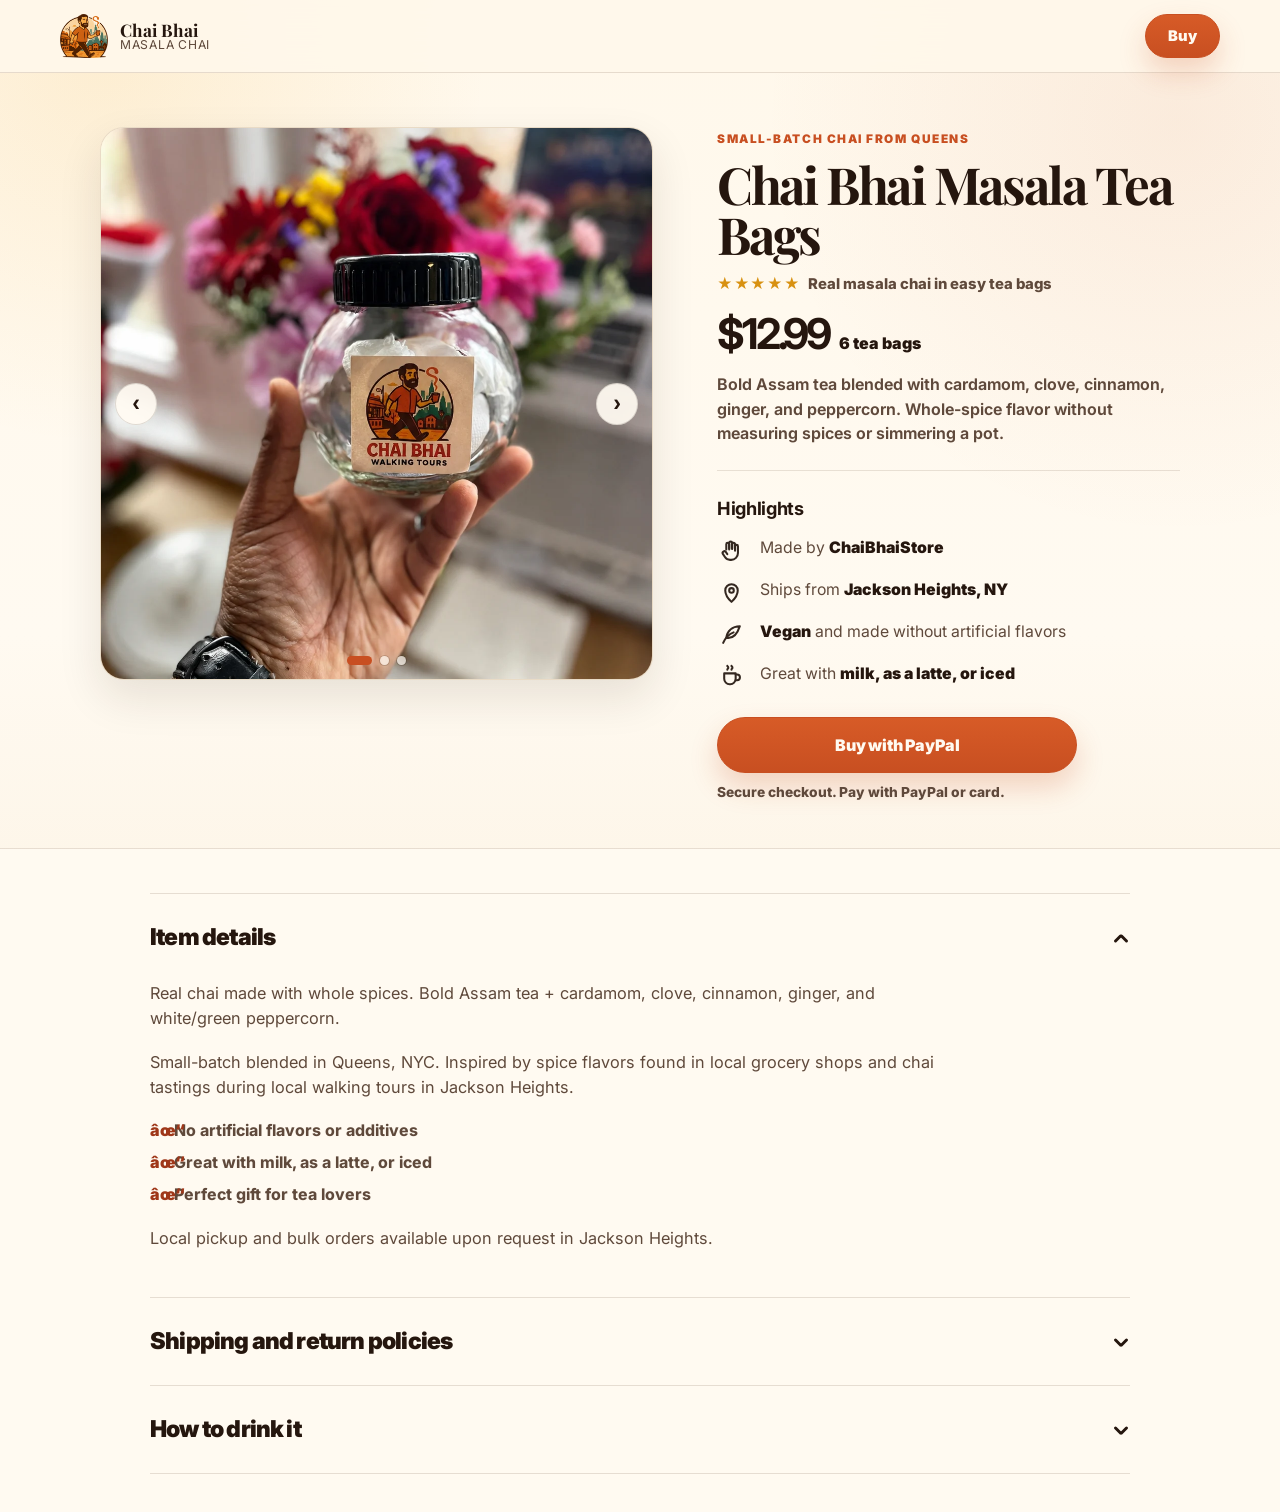
==== chai.html @ c29c38bb "Update chai.html" ====
<!DOCTYPE html>
<html lang="en">
<head>
  <meta charset="UTF-8" />
  <meta name="viewport" content="width=device-width, initial-scale=1.0" />

  <title>Chai Bhai Masala Tea Bags | Small-Batch Masala Chai from Queens</title>
  <meta name="description" content="Buy Chai Bhai Masala Tea Bags. Bold Assam tea blended with cardamom, clove, cinnamon, ginger, and peppercorn. Six tea bags. Ships from New York." />
  <link rel="canonical" href="https://mark-nyc.github.io/chaibhai/chai.html" />

  <meta property="og:title" content="Chai Bhai Masala Tea Bags" />
  <meta property="og:description" content="Small-batch masala chai from Queens. Six tea bags with bold Assam tea and whole spices." />
  <meta property="og:type" content="product" />
  <meta property="og:url" content="https://mark-nyc.github.io/chaibhai/chai.html" />
  <meta property="og:image" content="https://mark-nyc.github.io/chaibhai/assets/images/chai-1.webp" />

  <link rel="preconnect" href="https://fonts.googleapis.com">
  <link rel="preconnect" href="https://fonts.gstatic.com" crossorigin>
  <link href="https://fonts.googleapis.com/css2?family=Caveat:wght@500;600;700&family=Inter:wght@400;500;600;700;800;900&family=Playfair+Display:wght@600;700;800&display=swap" rel="stylesheet">
  <link rel="stylesheet" href="./styles.css" />

  <script type="application/ld+json">
  {
    "@context": "https://schema.org",
    "@graph": [
      {
        "@type": "Organization",
        "@id": "https://mark-nyc.github.io/chaibhai/#business",
        "name": "Chai Bhai Walking Tours",
        "url": "https://mark-nyc.github.io/chaibhai/",
        "email": "info@chaibhai.net",
        "telephone": "+1-347-494-0331",
        "address": {
          "@type": "PostalAddress",
          "addressLocality": "Jackson Heights",
          "addressRegion": "NY",
          "addressCountry": "US"
        },
        "sameAs": ["https://www.instagram.com/chaibhaitours/"]
      },
      {
        "@type": "Product",
        "@id": "https://mark-nyc.github.io/chaibhai/chai.html#chai-product",
        "name": "Chai Bhai Masala Tea Bags",
        "image": [
          "https://mark-nyc.github.io/chaibhai/assets/images/chai-1.webp",
          "https://mark-nyc.github.io/chaibhai/assets/images/chai-2.webp",
          "https://mark-nyc.github.io/chaibhai/assets/images/chai-3.webp"
        ],
        "description": "Bold Assam tea blended with cardamom, clove, cinnamon, ginger, white peppercorn, and green peppercorn. Six masala chai tea bags.",
        "brand": {
          "@type": "Brand",
          "name": "Chai Bhai"
        },
        "category": "Tea",
        "sku": "CHB-MASALA-TEA-BAGS-6",
        "offers": {
          "@type": "Offer",
          "url": "https://www.paypal.com/ncp/payment/REPLACE_WITH_PAYPAL_BUTTON_ID",
          "priceCurrency": "USD",
          "price": "12.99",
          "availability": "https://schema.org/InStock",
          "itemCondition": "https://schema.org/NewCondition",
          "seller": {
            "@id": "https://mark-nyc.github.io/chaibhai/#business"
          }
        }
      },
      {
        "@type": "FAQPage",
        "@id": "https://mark-nyc.github.io/chaibhai/chai.html#faq-schema",
        "mainEntity": [
          {
            "@type": "Question",
            "name": "How many tea bags are included?",
            "acceptedAnswer": {
              "@type": "Answer",
              "text": "Each jar includes 6 Chai Bhai Masala Tea Bags."
            }
          },
          {
            "@type": "Question",
            "name": "What is inside the chai blend?",
            "acceptedAnswer": {
              "@type": "Answer",
              "text": "Bold Assam tea with cardamom, clove, cinnamon, ginger, white peppercorn, and green peppercorn."
            }
          },
          {
            "@type": "Question",
            "name": "Where does it ship from?",
            "acceptedAnswer": {
              "@type": "Answer",
              "text": "Chai Bhai Masala Tea Bags ship from Jackson Heights, New York."
            }
          }
        ]
      }
    ]
  }
  </script>

  <!-- Replace every PayPal placeholder below with Jim's live PayPal Payment Link or hosted Buy Button URL. -->
</head>

<body>
  <div class="chb-page chb-etsy-page">
    <header class="chb-topbar chb-pdp-topbar">
      <div class="chb-wrap chb-pdp-nav">
        <div class="chb-logo" aria-label="Chai Bhai Masala Chai">
          <img class="chb-logo-img" src="assets/images/ChaiBhaiLogo.webp" alt="Chai Bhai logo">
          <span class="chb-logo-text"><strong>Chai Bhai</strong><em>Masala Chai</em></span>
        </div>

        <a class="chb-btn chb-pdp-nav-cta" href="https://www.paypal.com/ncp/payment/REPLACE_WITH_PAYPAL_BUTTON_ID" target="_blank" rel="noopener noreferrer" data-paypal-checkout>Buy</a>
      </div>
    </header>

    <main id="top" class="chb-pdp-main">
      <section class="chb-pdp-hero" aria-labelledby="chaiProductTitle">
        <div class="chb-wrap chb-pdp-grid">
          <aside class="chb-pdp-gallery" aria-label="Chai Bhai Masala Tea Bags product photos">
            <div class="chb-pdp-slider" data-chai-slider>
              <figure class="chb-pdp-slide is-active">
                <img src="assets/images/chai-1.webp" alt="Chai Bhai Masala Tea Bags in a glass jar" loading="eager">
              </figure>
              <figure class="chb-pdp-slide">
                <img src="assets/images/chai-2.webp" alt="Chai Bhai tea bag with whole spices" loading="lazy">
              </figure>
              <figure class="chb-pdp-slide">
                <img src="assets/images/chai-3.webp" alt="Chai Bhai Masala Tea Bags product packaging" loading="lazy">
              </figure>

              <button class="chb-pdp-slider-button chb-pdp-slider-button--prev" type="button" aria-label="Previous product photo" data-chai-prev>‹</button>
              <button class="chb-pdp-slider-button chb-pdp-slider-button--next" type="button" aria-label="Next product photo" data-chai-next>›</button>

              <div class="chb-pdp-dots" aria-label="Product photo controls">
                <button class="chb-pdp-dot is-active" type="button" aria-label="Show product photo 1" data-chai-dot="0"></button>
                <button class="chb-pdp-dot" type="button" aria-label="Show product photo 2" data-chai-dot="1"></button>
                <button class="chb-pdp-dot" type="button" aria-label="Show product photo 3" data-chai-dot="2"></button>
              </div>
            </div>
          </aside>

          <article class="chb-pdp-info">
            <p class="chb-pdp-kicker">Small-batch chai from Queens</p>
            <h1 id="chaiProductTitle" class="chb-pdp-title">Chai Bhai Masala Tea Bags</h1>
            <p class="chb-pdp-review-line" aria-label="Product trust line"><span aria-hidden="true">★★★★★</span> Real masala chai in easy tea bags</p>

            <div class="chb-pdp-price-block" aria-label="Price and quantity">
              <strong>$12.99</strong>
              <span>6 tea bags</span>
            </div>

            <p class="chb-pdp-description">Bold Assam tea blended with cardamom, clove, cinnamon, ginger, and peppercorn. Whole-spice flavor without measuring spices or simmering a pot.</p>

            <div class="chb-pdp-highlights" aria-label="Product highlights">
              <h2>Highlights</h2>

              <div class="chb-pdp-highlight-row">
                <span class="chb-pdp-icon chb-pdp-icon--maker" aria-hidden="true"><svg xmlns="http://www.w3.org/2000/svg" viewBox="0 0 24 24" fill="none" stroke="currentColor" stroke-width="2" stroke-linecap="round" stroke-linejoin="round" focusable="false"><path d="M7 11V6a1.4 1.4 0 0 1 2.8 0v5"/><path d="M9.8 10V4.8a1.4 1.4 0 0 1 2.8 0V10"/><path d="M12.6 10.5V6a1.4 1.4 0 0 1 2.8 0v6"/><path d="M15.4 12V8a1.4 1.4 0 0 1 2.8 0v6.5A6.5 6.5 0 0 1 11.7 21h-1.1a5.8 5.8 0 0 1-4.9-2.7l-2-3.1a1.6 1.6 0 0 1 .5-2.2 1.7 1.7 0 0 1 2.3.4L8 15.5"/></svg></span>
                <span>Made by <strong>ChaiBhaiStore</strong></span>
              </div>

              <div class="chb-pdp-highlight-row">
                <span class="chb-pdp-icon chb-pdp-icon--pin" aria-hidden="true"><svg xmlns="http://www.w3.org/2000/svg" viewBox="0 0 24 24" fill="none" stroke="currentColor" stroke-width="2" stroke-linecap="round" stroke-linejoin="round" focusable="false"><path d="M12 21s6-5.7 6-11a6 6 0 0 0-12 0c0 5.3 6 11 6 11Z"/><circle cx="12" cy="10" r="2.2"/></svg></span>
                <span>Ships from <strong>Jackson Heights, NY</strong></span>
              </div>

              <div class="chb-pdp-highlight-row">
                <span class="chb-pdp-icon chb-pdp-icon--leaf" aria-hidden="true"><svg xmlns="http://www.w3.org/2000/svg" viewBox="0 0 24 24" fill="none" stroke="currentColor" stroke-width="2" stroke-linecap="round" stroke-linejoin="round" focusable="false"><path d="M20 4c-7.2.3-12.2 4.3-13 11.2 4.5.8 9.9-1.5 13-11.2Z"/><path d="M4 20c2.2-4.9 5.3-8.1 10-10"/></svg></span>
                <span><strong>Vegan</strong> and made without artificial flavors</span>
              </div>

              <div class="chb-pdp-highlight-row">
                <span class="chb-pdp-icon chb-pdp-icon--cup" aria-hidden="true"><svg xmlns="http://www.w3.org/2000/svg" viewBox="0 0 24 24" fill="none" stroke="currentColor" stroke-width="2" stroke-linecap="round" stroke-linejoin="round" focusable="false"><path d="M5 9h11v5.2a5.2 5.2 0 0 1-5.2 5.2h-.6A5.2 5.2 0 0 1 5 14.2V9Z"/><path d="M16 10h1.3a2.8 2.8 0 0 1 0 5.6H16"/><path d="M8 5.5c0-1 .9-1 .9-2S8 2.5 8 1.8"/><path d="M12 5.5c0-1 .9-1 .9-2S12 2.5 12 1.8"/></svg></span>
                <span>Great with <strong>milk, as a latte, or iced</strong></span>
              </div>
            </div>

            <div class="chb-pdp-buy-box">
              <a class="chb-btn chb-pdp-buy-button" href="https://www.paypal.com/ncp/payment/REPLACE_WITH_PAYPAL_BUTTON_ID" target="_blank" rel="noopener noreferrer" data-paypal-checkout>Buy with PayPal</a>
              <p>Secure checkout. Pay with PayPal or card.</p>
            </div>
          </article>
        </div>
      </section>

      <section class="chb-pdp-details-section" aria-label="Product details">
        <div class="chb-wrap chb-pdp-details-wrap">
          <details class="chb-pdp-detail" open>
            <summary><span>Item details</span><span class="chb-pdp-chevron" aria-hidden="true"></span></summary>
            <div class="chb-pdp-detail-body">
              <p>Real chai made with whole spices. Bold Assam tea + cardamom, clove, cinnamon, ginger, and white/green peppercorn.</p>
              <p>Small-batch blended in Queens, NYC. Inspired by spice flavors found in local grocery shops and chai tastings during local walking tours in Jackson Heights.</p>
              <ul class="chb-pdp-check-list">
                <li>No artificial flavors or additives</li>
                <li>Great with milk, as a latte, or iced</li>
                <li>Perfect gift for tea lovers</li>
              </ul>
              <p>Local pickup and bulk orders available upon request in Jackson Heights.</p>
            </div>
          </details>

          <details class="chb-pdp-detail">
            <summary><span>Shipping and return policies</span><span class="chb-pdp-chevron" aria-hidden="true"></span></summary>
            <div class="chb-pdp-detail-body">
              <div class="chb-pdp-policy-row">
                <span class="chb-pdp-icon chb-pdp-icon--calendar" aria-hidden="true"><svg xmlns="http://www.w3.org/2000/svg" viewBox="0 0 24 24" fill="none" stroke="currentColor" stroke-width="2" stroke-linecap="round" stroke-linejoin="round" focusable="false"><rect x="4" y="5" width="16" height="15" rx="2"/><path d="M8 3v4"/><path d="M16 3v4"/><path d="M4 10h16"/></svg></span>
                <span>Arrival estimate shown at checkout</span>
              </div>
              <div class="chb-pdp-policy-row">
                <span class="chb-pdp-icon chb-pdp-icon--returns" aria-hidden="true"><svg xmlns="http://www.w3.org/2000/svg" viewBox="0 0 24 24" fill="none" stroke="currentColor" stroke-width="2" stroke-linecap="round" stroke-linejoin="round" focusable="false"><path d="M7 7h8.5a5.5 5.5 0 1 1 0 11H8"/><path d="M7 7l3-3"/><path d="M7 7l3 3"/></svg></span>
                <span>Returns & exchanges accepted within 30 days</span>
              </div>
              <div class="chb-pdp-policy-row">
                <span class="chb-pdp-icon chb-pdp-icon--truck" aria-hidden="true"><svg xmlns="http://www.w3.org/2000/svg" viewBox="0 0 24 24" fill="none" stroke="currentColor" stroke-width="2" stroke-linecap="round" stroke-linejoin="round" focusable="false"><path d="M3 7h11v8H3V7Z"/><path d="M14 10h4l3 3v2h-7v-5Z"/><circle cx="7" cy="18" r="2"/><circle cx="17" cy="18" r="2"/></svg></span>
                <span>Cost to ship: <strong>$8.03</strong></span>
              </div>
              <div class="chb-pdp-policy-row">
                <span class="chb-pdp-icon chb-pdp-icon--pin" aria-hidden="true"><svg xmlns="http://www.w3.org/2000/svg" viewBox="0 0 24 24" fill="none" stroke="currentColor" stroke-width="2" stroke-linecap="round" stroke-linejoin="round" focusable="false"><path d="M12 21s6-5.7 6-11a6 6 0 0 0-12 0c0 5.3 6 11 6 11Z"/><circle cx="12" cy="10" r="2.2"/></svg></span>
                <span>Ships from: <strong>Jackson Heights, NY</strong></span>
              </div>
            </div>
          </details>

          <details class="chb-pdp-detail">
            <summary><span>How to drink it</span><span class="chb-pdp-chevron" aria-hidden="true"></span></summary>
            <div class="chb-pdp-detail-body">
              <div class="chb-pdp-prep-grid">
                <div><strong>Hot chai</strong><p>Steep in hot water, then add milk and sweetener to taste.</p></div>
                <div><strong>Chai latte</strong><p>Brew it stronger, then add steamed milk.</p></div>
                <div><strong>Iced chai</strong><p>Steep, chill, pour over ice, and add milk if you like.</p></div>
              </div>
            </div>
          </details>
        </div>
      </section>
    </main>

    <div class="chb-pdp-mobile-bar" aria-label="Mobile buy bar">
      <div>
        <strong>Chai Bhai Masala Chai</strong>
        <span>$12.99 · 6 tea bags</span>
      </div>
      <a class="chb-btn" href="https://www.paypal.com/ncp/payment/REPLACE_WITH_PAYPAL_BUTTON_ID" target="_blank" rel="noopener noreferrer" data-paypal-checkout>Buy</a>
    </div>
  </div>

  <script>
    const chaiSlides = Array.from(document.querySelectorAll(".chb-pdp-slide"));
    const chaiDots = Array.from(document.querySelectorAll(".chb-pdp-dot"));
    const chaiPrev = document.querySelector("[data-chai-prev]");
    const chaiNext = document.querySelector("[data-chai-next]");
    let chaiCurrentSlide = 0;

    function setChaiSlide(index) {
      if (!chaiSlides.length) return;
      chaiCurrentSlide = (index + chaiSlides.length) % chaiSlides.length;

      chaiSlides.forEach((slide, slideIndex) => {
        slide.classList.toggle("is-active", slideIndex === chaiCurrentSlide);
      });

      chaiDots.forEach((dot, dotIndex) => {
        dot.classList.toggle("is-active", dotIndex === chaiCurrentSlide);
      });
    }

    chaiPrev?.addEventListener("click", () => setChaiSlide(chaiCurrentSlide - 1));
    chaiNext?.addEventListener("click", () => setChaiSlide(chaiCurrentSlide + 1));
    chaiDots.forEach((dot) => {
      dot.addEventListener("click", () => setChaiSlide(Number(dot.dataset.chaiDot)));
    });

    const chaiMobileBar = document.querySelector(".chb-pdp-mobile-bar");

    function updateChaiMobileBar() {
      if (!chaiMobileBar) return;
      const isMobile = window.matchMedia("(max-width: 760px)").matches;
      const shouldShow = isMobile && window.scrollY > 430;
      chaiMobileBar.classList.toggle("is-visible", shouldShow);
    }

    updateChaiMobileBar();
    window.addEventListener("scroll", updateChaiMobileBar, { passive: true });
    window.addEventListener("resize", updateChaiMobileBar);
  </script>
</body>
</html>
---- styles.css ----
:root {
  --chb-ink: #25160e;
  --chb-ink-soft: #5f493b;
  --chb-cream: #fff8eb;
  --chb-cream-2: #f8ead3;
  --chb-card: #fffdf7;
  --chb-spice: #c84f21;
  --chb-spice-dark: #9f3719;
  --chb-gold: #f2b13d;
  --chb-green: #235343;
  --chb-border: rgba(77, 47, 26, 0.14);
  --chb-shadow: 0 24px 60px rgba(41, 24, 12, 0.14);
  --chb-radius: 28px;
  --chb-wrap: 1160px;
}

* {
  box-sizing: border-box;
}

html {
  scroll-behavior: smooth;
}

html.chb-modal-open,
html.chb-modal-open body,
body.chb-modal-open {
  overflow: hidden;
}

body {
  margin: 0;
  font-family: "Inter", system-ui, -apple-system, BlinkMacSystemFont, "Segoe UI", sans-serif;
  color: var(--chb-ink);
  background: var(--chb-cream);
  line-height: 1.5;
}

img {
  display: block;
  max-width: 100%;
}

a {
  color: inherit;
}

button,
a {
  -webkit-tap-highlight-color: transparent;
}

.chb-page {
  min-height: 100vh;
  overflow: clip;
  background:
    radial-gradient(circle at 8% 4%, rgba(242, 177, 61, 0.24), transparent 28rem),
    radial-gradient(circle at 90% 10%, rgba(200, 79, 33, 0.12), transparent 30rem),
    linear-gradient(180deg, #fff7e9 0%, #fffaf1 44%, #f8ead3 100%);
}

.chb-wrap {
  width: min(var(--chb-wrap), calc(100% - 40px));
  margin-inline: auto;
}

.chb-topbar {
  position: sticky;
  top: 0;
  z-index: 30;
  background: rgba(255, 248, 235, 0.88);
  border-bottom: 1px solid var(--chb-border);
  backdrop-filter: blur(16px);
}

.chb-nav {
  display: flex;
  align-items: center;
  justify-content: space-between;
  min-height: 78px;
  gap: 24px;
}

.chb-logo {
  display: inline-flex;
  align-items: center;
  gap: 12px;
  text-decoration: none;
  min-width: max-content;
}

.chb-logo-img {
  width: 48px;
  height: 48px;
  object-fit: contain;
}

.chb-logo-text {
  display: grid;
  line-height: 1.05;
}

.chb-logo-text strong {
  font-family: "Playfair Display", Georgia, serif;
  font-size: 1.08rem;
}

.chb-logo-text em {
  font-style: normal;
  font-size: 0.76rem;
  color: var(--chb-ink-soft);
  letter-spacing: 0.06em;
  text-transform: uppercase;
}

.chb-nav-links {
  display: flex;
  align-items: center;
  justify-content: center;
  gap: 24px;
  font-size: 0.91rem;
  font-weight: 700;
  color: rgba(37, 22, 14, 0.78);
}

.chb-nav-links a {
  text-decoration: none;
}

.chb-nav-links a:hover {
  color: var(--chb-spice);
}

.chb-btn {
  display: inline-flex;
  align-items: center;
  justify-content: center;
  min-height: 48px;
  padding: 0 22px;
  border: 1px solid var(--chb-spice);
  border-radius: 999px;
  background: linear-gradient(180deg, #d75b27, var(--chb-spice));
  color: #fffaf1;
  font-weight: 900;
  text-decoration: none;
  letter-spacing: -0.01em;
  box-shadow: 0 14px 28px rgba(200, 79, 33, 0.22);
  cursor: pointer;
  transition: transform 0.18s ease, box-shadow 0.18s ease, background 0.18s ease;
}

.chb-btn:hover {
  transform: translateY(-1px);
  box-shadow: 0 18px 34px rgba(200, 79, 33, 0.28);
}

.chb-btn-light {
  background: #fffaf1;
  color: var(--chb-ink);
  border-color: #fffaf1;
  box-shadow: 0 14px 28px rgba(0, 0, 0, 0.14);
}

.chb-btn-outline {
  background: rgba(255, 250, 241, 0.08);
  color: #fffaf1;
  border-color: rgba(255, 250, 241, 0.55);
  box-shadow: none;
}

.chb-btn-outline-ink {
  background: transparent;
  color: var(--chb-ink);
  border-color: rgba(37, 22, 14, 0.28);
  box-shadow: none;
}

.chb-btn-ghost {
  background: rgba(255, 248, 235, 0.7);
  color: var(--chb-ink);
  border-color: transparent;
  box-shadow: none;
}

.chb-btn-full {
  width: 100%;
}

.chb-hero {
  position: relative;
  padding: 70px 0 72px;
  isolation: isolate;
  background:
    linear-gradient(90deg, rgba(8, 18, 19, 0.88) 0%, rgba(8, 18, 19, 0.72) 42%, rgba(8, 18, 19, 0.26) 100%),
    linear-gradient(180deg, rgba(4, 9, 10, 0.08), rgba(4, 9, 10, 0.24)),
    url("assets/images/jackson-heights.webp") center / cover no-repeat;
  color: #fffaf1;
}

.chb-hero::before {
  content: "";
  position: absolute;
  inset: 0;
  z-index: 0;
  background:
    radial-gradient(circle at 22% 18%, rgba(242, 177, 61, 0.16), transparent 32%),
    linear-gradient(90deg, rgba(4, 9, 10, 0.18) 0%, transparent 58%, rgba(4, 9, 10, 0.18) 100%);
  pointer-events: none;
}

.chb-hero::after {
  content: "";
  position: absolute;
  inset: auto 0 -1px;
  height: 74px;
  background: linear-gradient(180deg, transparent, #fffaf1);
  pointer-events: none;
}

.chb-hero-grid {
  position: relative;
  z-index: 2;
  display: grid;
  grid-template-columns: minmax(0, 1.04fr) 420px;
  gap: 56px;
  align-items: center;
}

.chb-hero-copy {
  max-width: 740px;
}

.chb-eyebrow {
  margin: 0 0 14px;
  font-size: 0.78rem;
  font-weight: 900;
  letter-spacing: 0.12em;
  text-transform: uppercase;
  color: var(--chb-spice);
}

.chb-hero .chb-eyebrow,
.chb-booking .chb-eyebrow {
  color: #ffd58a;
}

.chb-h1,
.chb-h2,
.chb-h3 {
  margin: 0;
  line-height: 1.02;
  letter-spacing: -0.045em;
}

.chb-h1,
.chb-h2 {
  font-family: "Playfair Display", Georgia, serif;
}

.chb-h1 {
  max-width: 760px;
  font-size: clamp(2.4rem, 4.8vw, 4.6rem);
}

.chb-h2 {
  max-width: 820px;
  font-size: clamp(1.9rem, 3.2vw, 3.05rem);
}

.chb-h3 {
  font-size: 1.16rem;
  letter-spacing: -0.025em;
}

.chb-lead,
.chb-p {
  font-size: 1rem;
  color: var(--chb-ink-soft);
}

.chb-lead {
  max-width: 680px;
  margin: 24px 0 0;
  color: rgba(255, 250, 241, 0.88);
  font-size: clamp(1.02rem, 1.25vw, 1.14rem);
}

.chb-lead-mobile,
.chb-eyebrow-mobile,
.chb-proof-mobile,
.chb-mobile-hero-photo {
  display: none;
}

.chb-hero-proof {
  display: inline-flex;
  align-items: center;
  gap: 12px;
  width: fit-content;
  margin-top: 24px;
  padding: 10px 14px;
  border: 1px solid rgba(255, 250, 241, 0.24);
  border-radius: 999px;
  background: rgba(255, 250, 241, 0.12);
  color: #fffaf1;
  text-decoration: none;
  backdrop-filter: blur(14px);
}

.chb-google-review-icon {
  width: 86px;
  height: auto;
}

.chb-proof-copy {
  font-size: 0.92rem;
}

.chb-hero-actions,
.chb-section-action {
  display: flex;
  align-items: center;
  flex-wrap: wrap;
  gap: 14px;
  margin-top: 28px;
}

.chb-section-action--large {
  justify-content: center;
  margin-top: 34px;
}

.chb-booking-mini,
.chb-booking-card,
.chb-info-card,
.chb-proof-card,
.chb-guide-card {
  border: 1px solid var(--chb-border);
  border-radius: var(--chb-radius);
  background: rgba(255, 253, 247, 0.92);
  box-shadow: var(--chb-shadow);
}

.chb-booking-mini {
  overflow: hidden;
  color: var(--chb-ink);
}

.chb-mini-image {
  min-height: 260px;
  background:
    linear-gradient(180deg, rgba(37, 22, 14, 0.06), rgba(37, 22, 14, 0.42)),
    url("assets/images/chaibhaitour-mobile.webp") center/cover no-repeat;
}

.chb-mini-body {
  padding: 26px;
}

.chb-mini-meta {
  margin-top: 10px;
  color: var(--chb-ink-soft);
  font-weight: 600;
}

.chb-mini-price,
.chb-tour-price {
  display: flex;
  align-items: baseline;
  gap: 8px;
  margin-top: 18px;
}

.chb-mini-price strong,
.chb-tour-price strong {
  font-size: 2rem;
  letter-spacing: -0.06em;
}

.chb-mini-price span,
.chb-tour-price span {
  color: var(--chb-ink-soft);
  font-size: 0.92rem;
  font-weight: 800;
}

.chb-booking-mini ul,
.chb-tour-card ul,
.chb-booking-bullets {
  margin: 20px 0 24px;
  padding: 0;
  list-style: none;
  display: grid;
  gap: 10px;
}

.chb-booking-mini li,
.chb-tour-card li,
.chb-booking-bullets li {
  position: relative;
  padding-left: 26px;
  color: var(--chb-ink-soft);
  font-weight: 650;
}

.chb-booking-mini li::before,
.chb-tour-card li::before,
.chb-booking-bullets li::before {
  content: "";
  position: absolute;
  left: 0;
  top: 0.42em;
  width: 14px;
  height: 14px;
  border-radius: 50%;
  background: var(--chb-gold);
  box-shadow: inset 0 0 0 4px rgba(255, 255, 255, 0.55);
}

.chb-section {
  padding: 86px 0;
}

.chb-section-intro {
  max-width: 820px;
  margin-bottom: 34px;
}

.chb-tour-section {
  background: #fffaf1;
}

.chb-local-section {
  background: linear-gradient(180deg, #fffaf1, #f8ead3);
}

.chb-p {
  max-width: 760px;
  margin: 18px 0 0;
}

.chb-tour-helper,
.chb-choice-note {
  max-width: 760px;
  margin: 18px 0 0;
  color: var(--chb-ink-soft);
  font-weight: 700;
}

.chb-tour-helper a,
.chb-choice-note a,
.chb-footer a,
.chb-faq-item a {
  color: var(--chb-spice-dark);
  font-weight: 900;
}

.chb-cards-grid {
  display: grid;
  gap: 22px;
}

.chb-tour-grid {
  grid-template-columns: repeat(3, minmax(0, 1fr));
  align-items: stretch;
  margin-top: 34px;
}

.chb-info-card {
  padding: 28px;
}

.chb-tour-card {
  display: flex;
  flex-direction: column;
  position: relative;
  min-height: 100%;
  border-radius: 28px;
}

.chb-tour-card p {
  margin: 12px 0 0;
  color: var(--chb-ink-soft);
}

.chb-card-action {
  margin-top: auto;
}

.chb-tour-card--featured {
  transform: translateY(-12px);
  border-color: rgba(200, 79, 33, 0.35);
  background: linear-gradient(180deg, #fffdf7, #fff1d6);
  box-shadow: 0 30px 70px rgba(200, 79, 33, 0.16);
}

.chb-card-kicker {
  display: inline-flex;
  width: fit-content;
  margin-bottom: 14px;
  padding: 6px 10px;
  border-radius: 999px;
  background: rgba(242, 177, 61, 0.25);
  color: var(--chb-spice-dark);
  font-size: 0.73rem;
  font-weight: 900;
  letter-spacing: 0.08em;
  text-transform: uppercase;
}

.chb-featured-tour-note {
  font-size: 1rem;
  font-weight: 800;
  letter-spacing: -0.015em;
  color: var(--chb-spice-dark) !important;
}

.chb-mosaic {
  margin-top: 36px;
}

.chb-mosaic-grid {
  display: grid;
  grid-template-columns: 1.25fr 0.8fr 0.95fr;
  grid-template-rows: 260px 260px;
  gap: 16px;
}

.chb-mosaic-item {
  position: relative;
  overflow: hidden;
  margin: 0;
  border-radius: 30px;
  background:
    linear-gradient(180deg, rgba(37, 22, 14, 0.04) 24%, rgba(37, 22, 14, 0.66)),
    var(--mosaic-image, url("./assets/images/chaibhaitour-mobile.webp")) center / cover no-repeat;
  box-shadow: 0 20px 46px rgba(41, 24, 12, 0.12);
  border: 1px solid rgba(77, 47, 26, 0.1);
}

.chb-mosaic-item--taste {
  --mosaic-image: url("./assets/images/taste-spots-you-would-never-find-alone.webp");
  grid-row: span 2;
  background-position: center center;
}

.chb-mosaic-item--chai {
  --mosaic-image: url("./assets/images/slow-down-with-a-proper-cup-of-chai.webp");
  background-position: 45% center;
}

.chb-mosaic-item--stories {
  --mosaic-image: url("./assets/images/come-home-with-stories-not-just-photos.webp");
  grid-column: span 2;
  background-position: center center;
}

.chb-mosaic-item--local-eyes {
  --mosaic-image: url("./assets/images/see-the-neighborhood-through-local-eyes.webp");
  background-position: center center;
}

.chb-mosaic-item--energy {
  --mosaic-image: url("./assets/images/feel-the-energy-of-jackson-heights.webp");
  background-position: center center;
}

.chb-mosaic-caption {
  position: absolute;
  left: 18px;
  right: 18px;
  bottom: 18px;
  padding: 14px 16px;
  border-radius: 18px;
  background: rgba(37, 22, 14, 0.74);
  color: #fffaf1;
  font-weight: 900;
  backdrop-filter: blur(8px);
}

.chb-mosaic-dots {
  display: none;
}

.chb-guide-card {
  display: grid;
  grid-template-columns: 410px minmax(0, 1fr);
  gap: 44px;
  padding: 28px;
  align-items: center;
}

.chb-guide-photo {
  overflow: hidden;
  border-radius: 24px;
  align-self: stretch;
  min-height: 520px;
  background: var(--chb-cream-2);
}

.chb-guide-photo img {
  width: 100%;
  height: 100%;
  object-fit: cover;
}

.chb-guide-copy {
  padding: 16px 10px 16px 0;
}

.chb-guide-intro {
  margin: 18px 0 0;
  color: var(--chb-ink-soft);
  font-size: 1.08rem;
}

.chb-guide-benefit-grid {
  grid-template-columns: repeat(2, minmax(0, 1fr));
  margin-top: 28px;
}

.chb-benefit-card {
  padding: 22px;
  box-shadow: none;
}

.chb-feature-icon {
  display: inline-grid;
  place-items: center;
  width: 48px;
  height: 48px;
  margin-bottom: 14px;
  border-radius: 16px;
  background: rgba(242, 177, 61, 0.2);
  color: var(--chb-spice-dark);
}

.chb-feature-icon svg {
  width: 30px;
  height: 30px;
  stroke: currentColor;
  stroke-width: 2.5;
  stroke-linecap: round;
  stroke-linejoin: round;
}

.chb-benefit-card p,
.chb-detail-card p,
.chb-proof-card p {
  margin: 12px 0 0;
  color: var(--chb-ink-soft);
}

.chb-proof-band {
  background:
    radial-gradient(circle at 50% 0%, rgba(242, 177, 61, 0.22), transparent 34rem),
    #fffaf1;
}

.chb-proof-row {
  display: grid;
  grid-template-columns: repeat(3, minmax(0, 1fr));
  gap: 22px;
  margin-top: 34px;
}

.chb-proof-card {
  padding: 26px;
}

.chb-review-head {
  display: flex;
  align-items: center;
  gap: 12px;
  margin-bottom: 14px;
}

.chb-review-avatar {
  width: 54px;
  height: 54px;
  border-radius: 50%;
  object-fit: cover;
}

.chb-review-meta {
  display: grid;
  gap: 2px;
}

.chb-review-name {
  font-weight: 900;
}

.chb-review-source {
  color: var(--chb-ink-soft);
  font-size: 0.86rem;
  font-weight: 700;
}

.chb-stars {
  margin-bottom: 12px;
  color: #d89111;
  letter-spacing: 0.08em;
}

.chb-details-grid {
  grid-template-columns: repeat(3, minmax(0, 1fr));
  margin-top: 34px;
}

.chb-detail-card {
  box-shadow: none;
}

.chb-faq {
  background: #fffaf1;
}

.chb-faq-list {
  display: grid;
  gap: 12px;
  width: 100%;
  max-width: none;
  margin-top: 34px;
}

.chb-faq-item {
  border: 1px solid var(--chb-border);
  border-radius: 20px;
  background: #fffdf7;
  box-shadow: 0 12px 32px rgba(41, 24, 12, 0.06);
}

.chb-faq-item summary {
  display: flex;
  align-items: center;
  justify-content: space-between;
  gap: 16px;
  padding: 20px 22px;
  font-weight: 900;
  cursor: pointer;
  list-style: none;
}

.chb-faq-item summary::-webkit-details-marker {
  display: none;
}

.chb-faq-item p {
  margin: 0;
  padding: 0 22px 22px;
  color: var(--chb-ink-soft);
}

.chb-faq-toggle {
  display: inline-grid;
  place-items: center;
  flex: 0 0 auto;
  width: 34px;
  height: 34px;
  border-radius: 50%;
  background: rgba(242, 177, 61, 0.22);
  color: var(--chb-spice-dark);
}

.chb-faq-toggle svg {
  width: 20px;
  height: 20px;
  stroke: currentColor;
  stroke-width: 2.4;
  stroke-linecap: round;
}

.chb-faq-item[open] .chb-faq-line-v {
  display: none;
}

.chb-booking {
  color: #fffaf1;
  background:
    linear-gradient(135deg, rgba(37, 22, 14, 0.96), rgba(35, 83, 67, 0.92)),
    url("assets/images/chaibhaitour-mobile.webp") center/cover no-repeat;
}

.chb-booking .chb-p {
  color: rgba(255, 250, 241, 0.82);
}

.chb-booking-grid {
  display: grid;
  grid-template-columns: minmax(0, 1fr) 420px;
  gap: 44px;
  align-items: center;
}

.chb-booking-card {
  padding: 28px;
  color: var(--chb-ink);
}

.chb-booking-muted {
  margin-top: 10px;
}

.chb-book-options {
  display: grid;
  gap: 12px;
  margin-top: 22px;
}

.chb-book-option-featured {
  min-height: 56px;
}

.chb-booking-bullets {
  grid-template-columns: repeat(2, minmax(0, 1fr));
  margin-bottom: 0;
}

.chb-footer {
  padding: 56px 0 36px;
  background: #1d130e;
  color: rgba(255, 250, 241, 0.76);
}

.chb-footer-grid {
  display: grid;
  grid-template-columns: 1.2fr 0.8fr 0.8fr;
  gap: 36px;
}

.chb-footer h2,
.chb-footer h3 {
  margin: 0 0 12px;
  color: #fffaf1;
}

.chb-footer p {
  margin: 8px 0;
}

.chb-mobile-booking-bar {
  position: fixed;
  left: 12px;
  right: 12px;
  bottom: 12px;
  z-index: 40;
  display: none;
  align-items: center;
  justify-content: space-between;
  gap: 12px;
  padding: 12px;
  border: 1px solid var(--chb-border);
  border-radius: 22px;
  background: rgba(255, 253, 247, 0.96);
  box-shadow: 0 18px 50px rgba(0, 0, 0, 0.18);
  backdrop-filter: blur(16px);
}

.chb-mobile-booking-bar strong,
.chb-mobile-booking-bar span {
  display: block;
}

.chb-mobile-booking-bar strong {
  font-size: 0.92rem;
}

.chb-mobile-booking-bar span {
  color: var(--chb-ink-soft);
  font-size: 0.78rem;
  font-weight: 700;
}

.chb-mobile-booking-bar .chb-btn {
  min-height: 44px;
  padding-inline: 18px;
}

.chb-acuity-modal[hidden],
.chb-acuity-modal[aria-hidden="true"] {
  display: none;
}

.chb-acuity-modal {
  position: fixed;
  inset: 0;
  z-index: 100;
  display: none;
  place-items: center;
  padding: 28px;
}

.chb-acuity-modal.is-open,
.chb-acuity-modal[aria-hidden="false"] {
  display: grid;
}

.chb-acuity-backdrop {
  position: absolute;
  inset: 0;
  background: rgba(22, 13, 8, 0.72);
  backdrop-filter: blur(10px);
}

.chb-acuity-dialog {
  position: relative;
  z-index: 1;
  width: min(960px, 100%);
  max-height: min(92vh, 920px);
  overflow: hidden;
  border: 1px solid rgba(255, 250, 241, 0.18);
  border-radius: 30px;
  background: #fffaf1;
  color: var(--chb-ink);
  box-shadow: 0 30px 100px rgba(0, 0, 0, 0.34);
}

.chb-acuity-close {
  position: absolute;
  top: 16px;
  right: 16px;
  z-index: 2;
  display: inline-grid;
  place-items: center;
  width: 42px;
  height: 42px;
  border: 1px solid rgba(37, 22, 14, 0.14);
  border-radius: 50%;
  background: rgba(255, 250, 241, 0.94);
  color: var(--chb-ink);
  cursor: pointer;
}

.chb-acuity-close svg {
  width: 20px;
  height: 20px;
  stroke: currentColor;
  stroke-width: 2.6;
  stroke-linecap: round;
}

.chb-acuity-header {
  padding: 30px 72px 18px 30px;
  border-bottom: 1px solid var(--chb-border);
}

.chb-acuity-header .chb-h2 {
  font-size: clamp(1.6rem, 2.4vw, 2.3rem);
}

.chb-acuity-header .chb-p {
  margin-top: 10px;
}

.chb-acuity-frame {
  height: min(76vh, 760px);
  overflow: auto;
  background: #fff;
}

.chb-acuity-frame iframe {
  display: block;
  width: 100%;
  min-height: 760px;
}

@media (max-width: 980px) {
  .chb-nav-links {
    display: none;
  }

  .chb-hero-grid,
  .chb-booking-grid,
  .chb-guide-card {
    grid-template-columns: 1fr;
  }

  .chb-booking-mini {
    max-width: 520px;
  }

  .chb-guide-card {
    gap: 24px;
  }

  .chb-guide-photo {
    min-height: 440px;
  }

  .chb-tour-grid,
  .chb-proof-row,
  .chb-details-grid {
    grid-template-columns: 1fr 1fr;
  }

  .chb-tour-card--featured {
    transform: none;
  }
}

@media (max-width: 760px) {
  .chb-wrap {
    width: min(100% - 28px, var(--chb-wrap));
  }

  .chb-nav {
    min-height: 68px;
  }

  .chb-nav-cta {
    display: none;
  }

  .chb-logo-img {
    width: 42px;
    height: 42px;
  }

  .chb-hero {
    padding: 42px 0 54px;
    background:
      linear-gradient(180deg, rgba(8, 18, 19, 0.86), rgba(8, 18, 19, 0.68)),
      url("assets/images/jackson-heights.webp") center / cover no-repeat;
  }

  .chb-h1 {
    font-size: clamp(2.05rem, 10.5vw, 3rem);
  }

  .chb-h2 {
    font-size: clamp(1.65rem, 8vw, 2.25rem);
  }

  .chb-lead-desktop,
  .chb-eyebrow-desktop,
  .chb-proof-desktop {
    display: none;
  }

  .chb-lead-mobile,
  .chb-eyebrow-mobile,
  .chb-proof-mobile {
    display: inline;
  }

  .chb-mobile-hero-photo {
    display: block;
    overflow: hidden;
    margin-top: 26px;
    border-radius: 26px;
    box-shadow: 0 20px 50px rgba(0, 0, 0, 0.22);
  }

  .chb-booking-mini {
    display: none;
  }

  .chb-hero-actions {
    align-items: stretch;
  }

  .chb-hero-actions .chb-btn {
    width: 100%;
  }

  .chb-hero-proof {
    max-width: 100%;
  }

  .chb-section {
    padding: 64px 0;
  }

  .chb-tour-grid,
  .chb-proof-row,
  .chb-details-grid,
  .chb-guide-benefit-grid,
  .chb-footer-grid {
    grid-template-columns: 1fr;
  }

  .chb-info-card,
  .chb-proof-card,
  .chb-booking-card {
    padding: 24px;
  }

  .chb-mosaic-grid {
    display: flex;
    overflow-x: auto;
    scroll-snap-type: x mandatory;
    gap: 12px;
    padding-bottom: 8px;
    scrollbar-width: none;
  }

  .chb-mosaic-grid::-webkit-scrollbar {
    display: none;
  }

  .chb-mosaic-item {
    flex: 0 0 100%;
    min-height: 430px;
    scroll-snap-align: start;
  }

  .chb-mosaic-dots {
    display: flex;
    justify-content: center;
    gap: 8px;
    margin-top: 16px;
  }

  .chb-mosaic-dots button {
    width: 9px;
    height: 9px;
    border: 0;
    border-radius: 999px;
    background: rgba(37, 22, 14, 0.24);
    cursor: pointer;
  }

  .chb-mosaic-dots button.is-active {
    width: 24px;
    background: var(--chb-spice);
  }

  .chb-guide-card {
    padding: 14px;
  }

  .chb-guide-copy {
    padding: 10px;
  }

  .chb-guide-photo {
    min-height: 360px;
  }

  .chb-booking-bullets {
    grid-template-columns: 1fr;
  }

  .chb-mobile-booking-bar.is-visible {
    display: flex;
  }

  body {
    padding-bottom: 88px;
  }

  .chb-acuity-modal {
    padding: 0;
    place-items: stretch;
  }

  .chb-acuity-dialog {
    width: 100%;
    max-height: 100vh;
    min-height: 100vh;
    border-radius: 0;
  }

  .chb-acuity-header {
    padding: 24px 66px 16px 18px;
  }

  .chb-acuity-frame {
    height: calc(100vh - 142px);
  }

  .chb-acuity-frame iframe {
    min-height: calc(100vh - 142px);
  }
}

@media (max-width: 430px) {
  .chb-btn {
    min-height: 46px;
    padding-inline: 18px;
    font-size: 0.92rem;
  }

  .chb-h1 {
    font-size: 2.3rem;
  }

  .chb-google-review-icon {
    width: 74px;
  }

  .chb-proof-copy {
    font-size: 0.84rem;
  }

  .chb-mosaic-item {
    min-height: 380px;
  }
}


/* Restored pricing-table treatment */
.chb-tour-price {
  margin: 20px 0 0;
  padding: 14px 0;
  border-top: 1px solid rgba(77, 47, 26, 0.12);
  border-bottom: 1px solid rgba(77, 47, 26, 0.12);
}

.chb-tour-card--featured {
  transform: translateY(-12px);
  border-color: rgba(200, 79, 33, 0.35);
  background: linear-gradient(180deg, #fffdf7, #fff1d6);
  box-shadow: 0 30px 70px rgba(200, 79, 33, 0.16);
}

@media (max-width: 980px) {
  .chb-tour-card--featured {
    transform: none;
  }
}

@media (max-width: 760px) {
  .chb-mosaic-item--taste,
  .chb-mosaic-item--stories {
    grid-column: auto;
    grid-row: auto;
  }
}


/* Hero image update: cooler overlay over Jackson Heights background */
.chb-hero .chb-h1,
.chb-hero .chb-lead,
.chb-hero .chb-eyebrow {
  text-shadow: 0 2px 18px rgba(0, 0, 0, 0.22);
}

/* Hero compression pass: smaller proof, tighter headline, tighter hero booking card */
@media (min-width: 761px) {
  .chb-hero {
    padding: 56px 0 54px;
  }

  .chb-hero-grid {
    grid-template-columns: minmax(0, 1.02fr) 410px;
    gap: 48px;
  }

  .chb-h1 {
    max-width: 690px;
    font-size: clamp(2.35rem, 4vw, 3.85rem);
    line-height: 0.98;
    letter-spacing: -0.048em;
  }

  .chb-lead {
    max-width: 650px;
    margin-top: 20px;
    font-size: clamp(0.98rem, 1.05vw, 1.05rem);
    line-height: 1.45;
  }

  .chb-hero-proof {
    margin-top: 18px;
    gap: 9px;
    padding: 7px 12px;
  }

  .chb-google-review-icon {
    width: 68px;
  }

  .chb-proof-copy {
    font-size: 0.78rem;
    line-height: 1.2;
  }

  .chb-hero-actions {
    margin-top: 24px;
  }

  .chb-booking-mini {
    align-self: center;
  }

  .chb-mini-image {
    min-height: 205px;
  }

  .chb-mini-body {
    padding: 20px 22px 22px;
  }

  .chb-mini-body .chb-h3 {
    font-size: 1.05rem;
    line-height: 1.12;
  }

  .chb-mini-meta {
    margin-top: 7px;
    font-size: 0.9rem;
    line-height: 1.38;
  }

  .chb-mini-price {
    margin-top: 12px;
  }

  .chb-mini-price strong {
    font-size: 1.72rem;
  }

  .chb-mini-price span {
    font-size: 0.82rem;
  }

  .chb-booking-mini ul {
    margin: 12px 0 18px;
    gap: 7px;
  }

  .chb-booking-mini li {
    padding-left: 22px;
    font-size: 0.9rem;
    line-height: 1.3;
  }

  .chb-booking-mini li::before {
    width: 11px;
    height: 11px;
    top: 0.44em;
  }

  .chb-booking-mini .chb-btn {
    min-height: 44px;
    font-size: 0.92rem;
  }
}

@media (max-width: 760px) {
  .chb-h1 {
    font-size: clamp(1.95rem, 9.6vw, 2.72rem);
  }

  .chb-hero-proof {
    padding: 8px 11px;
    gap: 8px;
  }

  .chb-google-review-icon {
    width: 68px;
  }

  .chb-proof-copy {
    font-size: 0.8rem;
  }
}

@media (max-width: 430px) {
  .chb-h1 {
    font-size: 2.08rem;
  }

  .chb-google-review-icon {
    width: 64px;
  }

  .chb-proof-copy {
    font-size: 0.76rem;
  }
}

/* Requested cleanup pass: mobile cream hero, taller desktop card image, fixed mosaic placement */
@media (min-width: 761px) {
  .chb-mini-image {
    min-height: 245px;
    background-position: center 30%;
  }

  .chb-mosaic-item--stories {
    grid-column: auto;
    grid-row: auto;
  }
}

@media (max-width: 760px) {
  .chb-hero {
    padding: 34px 0 0;
    color: var(--chb-ink);
    background: linear-gradient(180deg, #fff8eb 0%, #fffaf1 100%);
    border-bottom: 2px solid rgba(77, 47, 26, 0.16);
  }

  .chb-hero::before,
  .chb-hero::after {
    display: none;
  }

  .chb-hero .chb-h1,
  .chb-hero .chb-lead,
  .chb-hero .chb-eyebrow {
    text-shadow: none;
  }

  .chb-hero .chb-eyebrow {
    color: var(--chb-spice);
  }

  .chb-hero .chb-lead {
    color: var(--chb-ink-soft);
  }

  .chb-hero-proof {
    border-color: rgba(77, 47, 26, 0.18);
    background: rgba(255, 253, 247, 0.88);
    color: var(--chb-ink);
    box-shadow: 0 12px 32px rgba(41, 24, 12, 0.08);
    backdrop-filter: none;
  }

  .chb-hero-actions .chb-btn-light {
    background: var(--chb-spice);
    color: #fffaf1;
    box-shadow: 0 16px 34px rgba(200, 79, 33, 0.22);
  }

  .chb-hero-actions .chb-btn-outline {
    border-color: rgba(77, 47, 26, 0.22);
    color: var(--chb-ink);
    background: rgba(255, 253, 247, 0.72);
  }

  .chb-mobile-hero-photo {
    margin: 28px -14px 0;
    border-radius: 0;
    box-shadow: none;
    border-top: 1px solid rgba(77, 47, 26, 0.16);
  }

  .chb-mobile-hero-photo img {
    width: 100%;
    height: 280px;
    object-fit: cover;
    object-position: center;
  }
}

@media (max-width: 430px) {
  .chb-mobile-hero-photo img {
    height: 235px;
  }
}

/* Cal.com popup integration */
[data-cal-link] {
  cursor: pointer;
}

[data-cal-link]:focus-visible {
  outline: 3px solid rgba(242, 177, 61, 0.85);
  outline-offset: 4px;
}

[data-cal-link].chb-btn {
  user-select: none;
}

/* Keep the mobile sticky booking bar beneath the Cal popup */
.chb-mobile-booking-bar {
  z-index: 40;
}

/* Cal injects its own popup/iframe. This keeps any Cal iframe visually clean if it appears inside the DOM. */
iframe[src*="cal.com"],
iframe[src*="app.cal.com"] {
  color-scheme: light;
  border: 0;
}

/* Optional safety: if Cal renders an inline frame for any reason, don't let it look broken */
.cal-embed,
.cal-embed iframe,
div[id*="cal"] iframe {
  max-width: 100%;
}

/* Mobile tap behavior for Cal booking buttons */
@media (max-width: 760px) {
  [data-cal-link].chb-btn {
    touch-action: manipulation;
  }
}

/* Etsy-inspired Chai product page */
.chb-etsy-page {
  min-height: 100vh;
  overflow: clip;
  background:
    radial-gradient(circle at 8% 4%, rgba(242, 177, 61, 0.15), transparent 24rem),
    radial-gradient(circle at 92% 8%, rgba(200, 79, 33, 0.08), transparent 26rem),
    linear-gradient(180deg, #fff8eb 0%, #fffaf1 42%, #f8ead3 100%);
}

.chb-etsy-page .chb-pdp-topbar {
  background: rgba(255, 248, 235, 0.92);
}

.chb-etsy-page .chb-pdp-nav {
  display: flex;
  align-items: center;
  justify-content: space-between;
  min-height: 72px;
  gap: 18px;
}

.chb-etsy-page .chb-pdp-nav-cta {
  min-height: 44px;
  padding-inline: 22px;
  font-size: 0.92rem;
}

.chb-pdp-main {
  padding-bottom: 0;
}

.chb-pdp-hero {
  padding: 54px 0 46px;
  border-bottom: 1px solid rgba(77, 47, 26, 0.12);
}

.chb-pdp-grid {
  display: grid;
  grid-template-columns: minmax(420px, 0.98fr) minmax(360px, 0.82fr);
  gap: clamp(34px, 5vw, 72px);
  align-items: start;
  max-width: 1080px;
}

.chb-pdp-gallery {
  position: sticky;
  top: 104px;
}

.chb-pdp-slider {
  position: relative;
  overflow: hidden;
  aspect-ratio: 1 / 1;
  border: 1px solid rgba(77, 47, 26, 0.12);
  border-radius: 24px;
  background: #fff3de;
  box-shadow: 0 18px 44px rgba(41, 24, 12, 0.11);
}

.chb-pdp-slide {
  position: absolute;
  inset: 0;
  display: none;
  margin: 0;
}

.chb-pdp-slide.is-active {
  display: block;
}

.chb-pdp-slide img {
  width: 100%;
  height: 100%;
  object-fit: cover;
  background: #fff3de;
}

.chb-pdp-slider-button {
  position: absolute;
  top: 50%;
  z-index: 3;
  display: grid;
  place-items: center;
  width: 42px;
  height: 42px;
  border: 1px solid rgba(37, 22, 14, 0.14);
  border-radius: 50%;
  background: rgba(255, 250, 241, 0.92);
  color: var(--chb-ink);
  font-size: 1.45rem;
  font-weight: 900;
  line-height: 1;
  cursor: pointer;
  transform: translateY(-50%);
  box-shadow: 0 12px 30px rgba(41, 24, 12, 0.12);
}

.chb-pdp-slider-button--prev {
  left: 14px;
}

.chb-pdp-slider-button--next {
  right: 14px;
}

.chb-pdp-dots {
  position: absolute;
  left: 0;
  right: 0;
  bottom: 14px;
  z-index: 4;
  display: flex;
  justify-content: center;
  gap: 8px;
}

.chb-pdp-dot {
  width: 9px;
  height: 9px;
  padding: 0;
  border: 0;
  border-radius: 999px;
  background: rgba(255, 250, 241, 0.72);
  box-shadow: 0 0 0 1px rgba(37, 22, 14, 0.18);
  cursor: pointer;
}

.chb-pdp-dot.is-active {
  width: 25px;
  background: var(--chb-spice);
  box-shadow: none;
}

.chb-pdp-info {
  padding-top: 4px;
}

.chb-pdp-kicker {
  margin: 0 0 10px;
  color: var(--chb-spice);
  font-size: 0.74rem;
  font-weight: 900;
  letter-spacing: 0.13em;
  text-transform: uppercase;
}

.chb-pdp-title {
  margin: 0;
  max-width: 560px;
  font-family: "Playfair Display", Georgia, serif;
  font-size: clamp(2.2rem, 4vw, 3.55rem);
  line-height: 0.98;
  letter-spacing: -0.05em;
  color: var(--chb-ink);
}

.chb-pdp-review-line {
  display: flex;
  align-items: center;
  flex-wrap: wrap;
  gap: 8px;
  margin: 14px 0 0;
  color: var(--chb-ink-soft);
  font-size: 0.93rem;
  font-weight: 800;
}

.chb-pdp-review-line span {
  color: #d89111;
  letter-spacing: 0.04em;
}

.chb-pdp-price-block {
  display: flex;
  align-items: baseline;
  flex-wrap: wrap;
  gap: 10px;
  margin: 18px 0 0;
}

.chb-pdp-price-block strong {
  font-size: 2.65rem;
  line-height: 1;
  letter-spacing: -0.075em;
}

.chb-pdp-price-block span {
  color: var(--chb-ink);
  font-size: 1rem;
  font-weight: 950;
}

.chb-pdp-description {
  max-width: 540px;
  margin: 16px 0 0;
  color: var(--chb-ink-soft);
  font-size: 1rem;
  font-weight: 650;
  line-height: 1.55;
}

.chb-pdp-highlights {
  margin-top: 24px;
  padding-top: 24px;
  border-top: 1px solid rgba(77, 47, 26, 0.13);
}

.chb-pdp-highlights h2 {
  margin: 0 0 14px;
  color: var(--chb-ink);
  font-size: 1.14rem;
  letter-spacing: -0.02em;
}

.chb-pdp-highlight-row,
.chb-pdp-policy-row {
  display: grid;
  grid-template-columns: 30px minmax(0, 1fr);
  gap: 13px;
  align-items: start;
  margin-top: 14px;
  color: var(--chb-ink-soft);
  font-size: 0.99rem;
  line-height: 1.35;
}

.chb-pdp-highlight-row strong,
.chb-pdp-policy-row strong {
  color: var(--chb-ink);
  font-weight: 900;
}

.chb-pdp-icon {
  display: inline-grid;
  place-items: center;
  width: 28px;
  height: 28px;
  color: #342820;
}

.chb-pdp-icon svg {
  display: block;
  width: 25px;
  height: 25px;
  overflow: visible;
  color: currentColor;
  fill: none;
  stroke: currentColor;
  stroke-width: 2.05;
  stroke-linecap: round;
  stroke-linejoin: round;
}

.chb-pdp-icon svg path,
.chb-pdp-icon svg circle,
.chb-pdp-icon svg rect,
.chb-pdp-icon svg line,
.chb-pdp-icon svg polyline {
  fill: none;
  stroke: currentColor;
  vector-effect: non-scaling-stroke;
}

.chb-pdp-buy-box {
  display: grid;
  gap: 9px;
  margin-top: 26px;
}

.chb-pdp-buy-button {
  width: min(100%, 360px);
  min-height: 56px;
  font-size: 1rem;
}

.chb-pdp-buy-box p {
  margin: 0;
  color: var(--chb-ink-soft);
  font-size: 0.86rem;
  font-weight: 800;
}

.chb-pdp-details-section {
  padding: 44px 0 38px;
  background: #fffaf1;
}

.chb-pdp-details-wrap {
  max-width: 980px;
}

.chb-pdp-detail {
  border-top: 1px solid rgba(77, 47, 26, 0.14);
}

.chb-pdp-detail:last-child {
  border-bottom: 1px solid rgba(77, 47, 26, 0.14);
}

.chb-pdp-detail summary {
  display: flex;
  align-items: center;
  justify-content: space-between;
  gap: 16px;
  padding: 26px 0;
  color: var(--chb-ink);
  font-size: 1.45rem;
  font-weight: 900;
  letter-spacing: -0.035em;
  cursor: pointer;
  list-style: none;
}

.chb-pdp-detail summary::-webkit-details-marker {
  display: none;
}

.chb-pdp-chevron {
  position: relative;
  display: inline-block;
  width: 18px;
  height: 18px;
  flex: 0 0 auto;
}

.chb-pdp-chevron::before,
.chb-pdp-chevron::after {
  content: "";
  position: absolute;
  top: 8px;
  width: 10px;
  height: 3px;
  border-radius: 99px;
  background: var(--chb-ink);
}

.chb-pdp-chevron::before {
  left: 1px;
  transform: rotate(45deg);
}

.chb-pdp-chevron::after {
  right: 1px;
  transform: rotate(-45deg);
}

.chb-pdp-detail[open] .chb-pdp-chevron::before {
  transform: rotate(-45deg);
}

.chb-pdp-detail[open] .chb-pdp-chevron::after {
  transform: rotate(45deg);
}

.chb-pdp-detail-body {
  max-width: 820px;
  padding: 0 0 28px;
}

.chb-pdp-detail-body p {
  margin: 0 0 18px;
  color: var(--chb-ink-soft);
  font-size: 1.02rem;
  line-height: 1.55;
}

.chb-pdp-check-list {
  display: grid;
  gap: 8px;
  margin: 8px 0 20px;
  padding: 0;
  list-style: none;
}

.chb-pdp-check-list li {
  position: relative;
  padding-left: 24px;
  color: var(--chb-ink-soft);
  font-weight: 750;
}

.chb-pdp-check-list li::before {
  content: "âœ“";
  position: absolute;
  left: 0;
  top: 0;
  color: var(--chb-spice-dark);
  font-weight: 950;
}

.chb-pdp-prep-grid {
  display: grid;
  grid-template-columns: repeat(3, minmax(0, 1fr));
  gap: 16px;
}

.chb-pdp-prep-grid div {
  padding: 18px;
  border: 1px solid rgba(77, 47, 26, 0.12);
  border-radius: 18px;
  background: rgba(255, 253, 247, 0.8);
}

.chb-pdp-prep-grid strong {
  display: block;
  margin-bottom: 6px;
  color: var(--chb-ink);
  letter-spacing: -0.02em;
}

.chb-pdp-prep-grid p {
  margin: 0;
  font-size: 0.94rem;
}


.chb-pdp-mobile-bar {
  position: fixed;
  left: 12px;
  right: 12px;
  bottom: 12px;
  z-index: 40;
  display: none;
  align-items: center;
  justify-content: space-between;
  gap: 12px;
  padding: 12px;
  border: 1px solid rgba(77, 47, 26, 0.16);
  border-radius: 22px;
  background: rgba(255, 253, 247, 0.96);
  box-shadow: 0 18px 50px rgba(0, 0, 0, 0.18);
  backdrop-filter: blur(16px);
}

.chb-pdp-mobile-bar strong,
.chb-pdp-mobile-bar span {
  display: block;
}

.chb-pdp-mobile-bar strong {
  color: var(--chb-ink);
  font-size: 0.9rem;
  line-height: 1.15;
}

.chb-pdp-mobile-bar span {
  color: var(--chb-ink-soft);
  font-size: 0.78rem;
  font-weight: 800;
}

.chb-pdp-mobile-bar .chb-btn {
  min-height: 44px;
  padding-inline: 18px;
  white-space: nowrap;
}

@media (max-width: 980px) {
  .chb-pdp-grid {
    grid-template-columns: minmax(340px, 0.92fr) minmax(320px, 0.8fr);
    gap: 32px;
  }

  .chb-pdp-title {
    font-size: clamp(2rem, 4.4vw, 3rem);
  }

  .chb-pdp-prep-grid {
    grid-template-columns: 1fr;
  }
}

@media (max-width: 760px) {
  .chb-etsy-page {
    padding-bottom: 86px;
  }

  .chb-etsy-page .chb-wrap {
    width: min(100% - 28px, var(--chb-wrap));
  }

  .chb-etsy-page .chb-pdp-nav {
    min-height: 64px;
  }

  .chb-etsy-page .chb-logo-img {
    width: 42px;
    height: 42px;
  }

  .chb-etsy-page .chb-logo-text strong {
    font-size: 1rem;
  }

  .chb-etsy-page .chb-logo-text em {
    font-size: 0.69rem;
  }

  .chb-etsy-page .chb-pdp-nav-cta {
    min-height: 40px;
    padding-inline: 14px;
    font-size: 0.86rem;
  }

  .chb-pdp-hero {
    padding: 22px 0 28px;
  }

  .chb-pdp-grid {
    grid-template-columns: 1fr;
    gap: 24px;
  }

  .chb-pdp-gallery {
    position: relative;
    top: auto;
  }

  .chb-pdp-slider {
    border-radius: 22px;
  }

  .chb-pdp-slider-button {
    width: 38px;
    height: 38px;
  }

  .chb-pdp-info {
    padding-top: 0;
  }

  .chb-pdp-kicker {
    margin-bottom: 8px;
    font-size: 0.69rem;
  }

  .chb-pdp-title {
    font-size: clamp(2rem, 9vw, 2.62rem);
  }

  .chb-pdp-review-line {
    margin-top: 11px;
    font-size: 0.86rem;
  }

  .chb-pdp-price-block {
    margin-top: 15px;
  }

  .chb-pdp-price-block strong {
    font-size: 2.2rem;
  }

  .chb-pdp-description {
    margin-top: 12px;
    font-size: 0.96rem;
    line-height: 1.46;
  }

  .chb-pdp-highlights {
    margin-top: 18px;
    padding-top: 18px;
  }

  .chb-pdp-highlights h2 {
    margin-bottom: 10px;
    font-size: 1.03rem;
  }

  .chb-pdp-highlight-row,
  .chb-pdp-policy-row {
    grid-template-columns: 28px minmax(0, 1fr);
    gap: 11px;
    margin-top: 12px;
    font-size: 0.94rem;
  }

  .chb-pdp-icon {
    width: 26px;
    height: 26px;
  }

  .chb-pdp-icon svg {
    width: 23px;
    height: 23px;
  }

  .chb-pdp-buy-box {
    margin-top: 21px;
  }

  .chb-pdp-buy-button {
    width: 100%;
    min-height: 54px;
  }

  .chb-pdp-details-section {
    padding: 24px 0 22px;
  }

  .chb-pdp-detail summary {
    padding: 21px 0;
    font-size: 1.22rem;
  }

  .chb-pdp-detail-body {
    padding-bottom: 22px;
  }

  .chb-pdp-detail-body p {
    margin-bottom: 14px;
    font-size: 0.96rem;
  }

  .chb-pdp-prep-grid {
    gap: 10px;
  }

  .chb-pdp-prep-grid div {
    padding: 15px;
  }

  .chb-pdp-mobile-bar.is-visible {
    display: flex;
  }
}

@media (max-width: 430px) {
  .chb-etsy-page .chb-wrap {
    width: calc(100% - 24px);
  }

  .chb-etsy-page .chb-pdp-nav-cta {
    padding-inline: 12px;
    font-size: 0.82rem;
  }

  .chb-etsy-page .chb-logo {
    gap: 9px;
  }

  .chb-pdp-title {
    font-size: 2.08rem;
  }

  .chb-pdp-price-block strong {
    font-size: 2.05rem;
  }

  .chb-pdp-mobile-bar {
    left: 10px;
    right: 10px;
    bottom: 10px;
    padding: 10px;
  }

  .chb-pdp-mobile-bar strong {
    font-size: 0.84rem;
  }

  .chb-pdp-mobile-bar .chb-btn {
    padding-inline: 15px;
  }
}
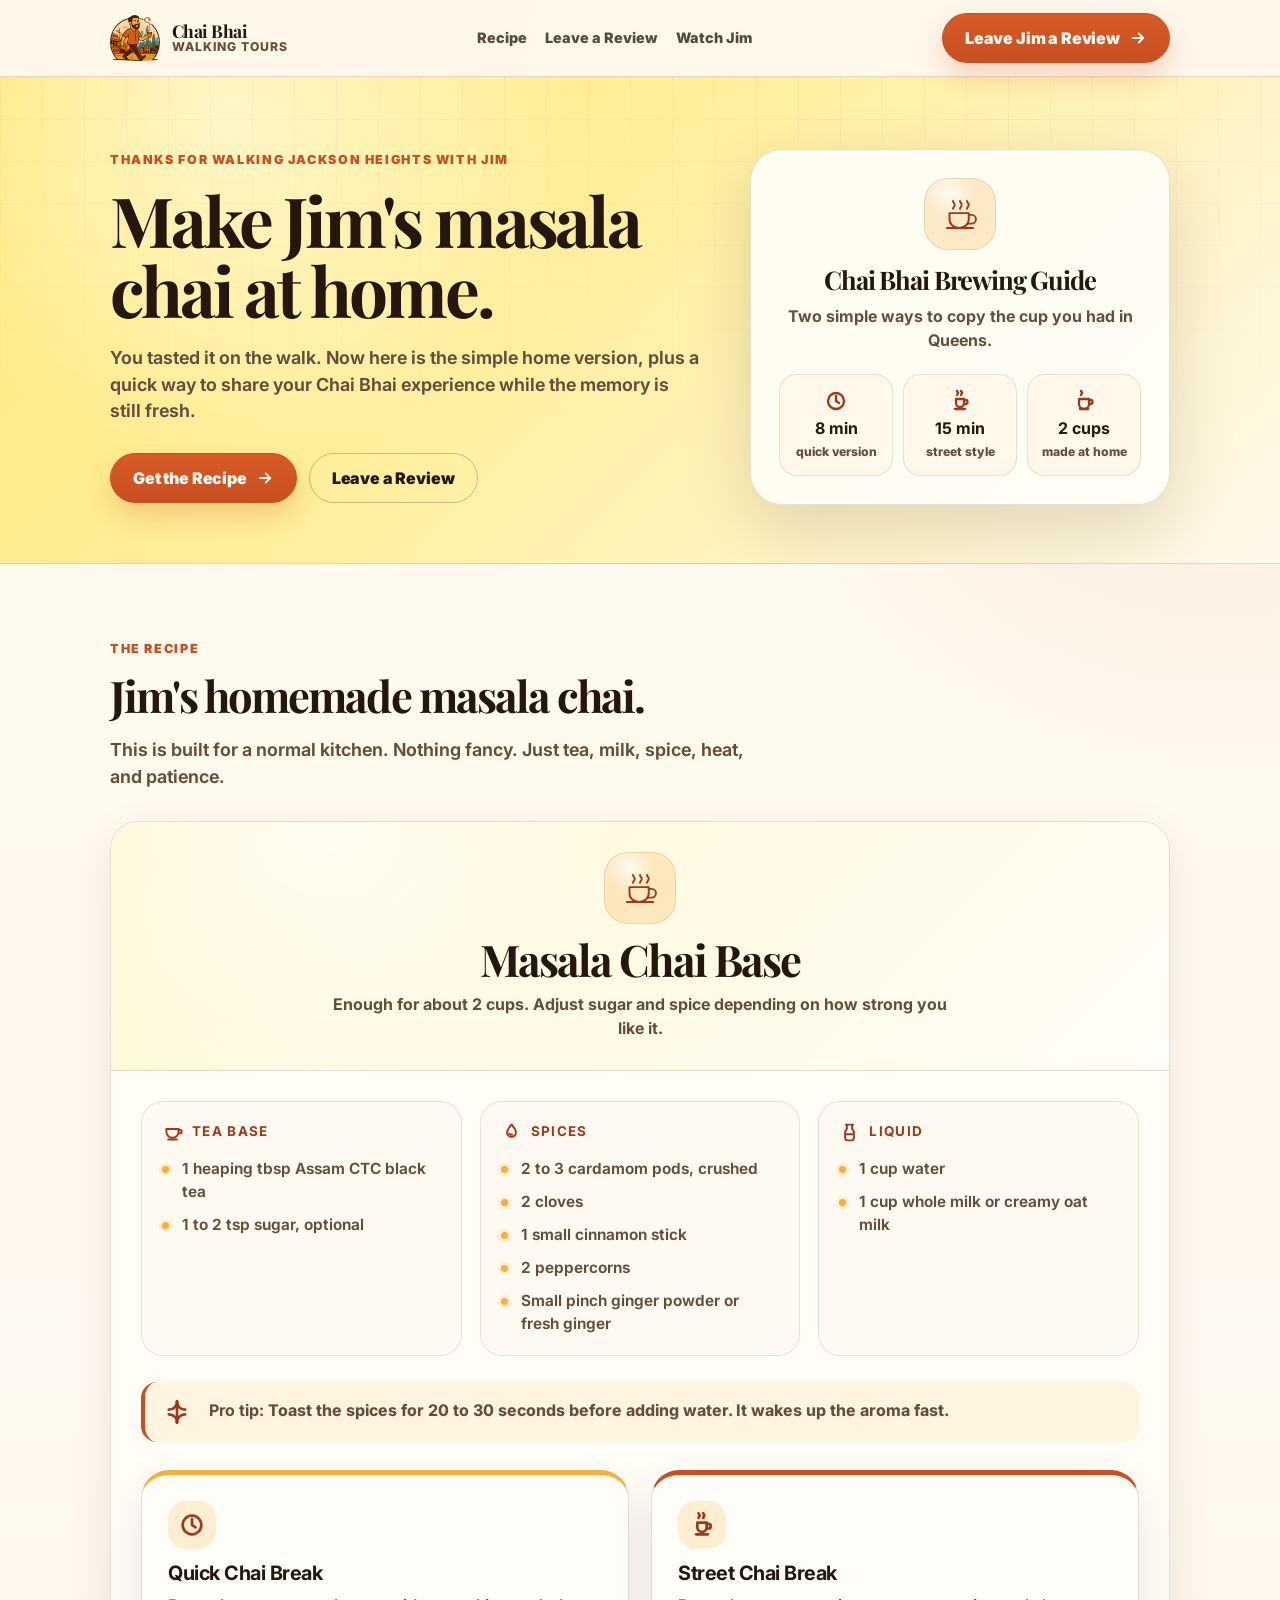
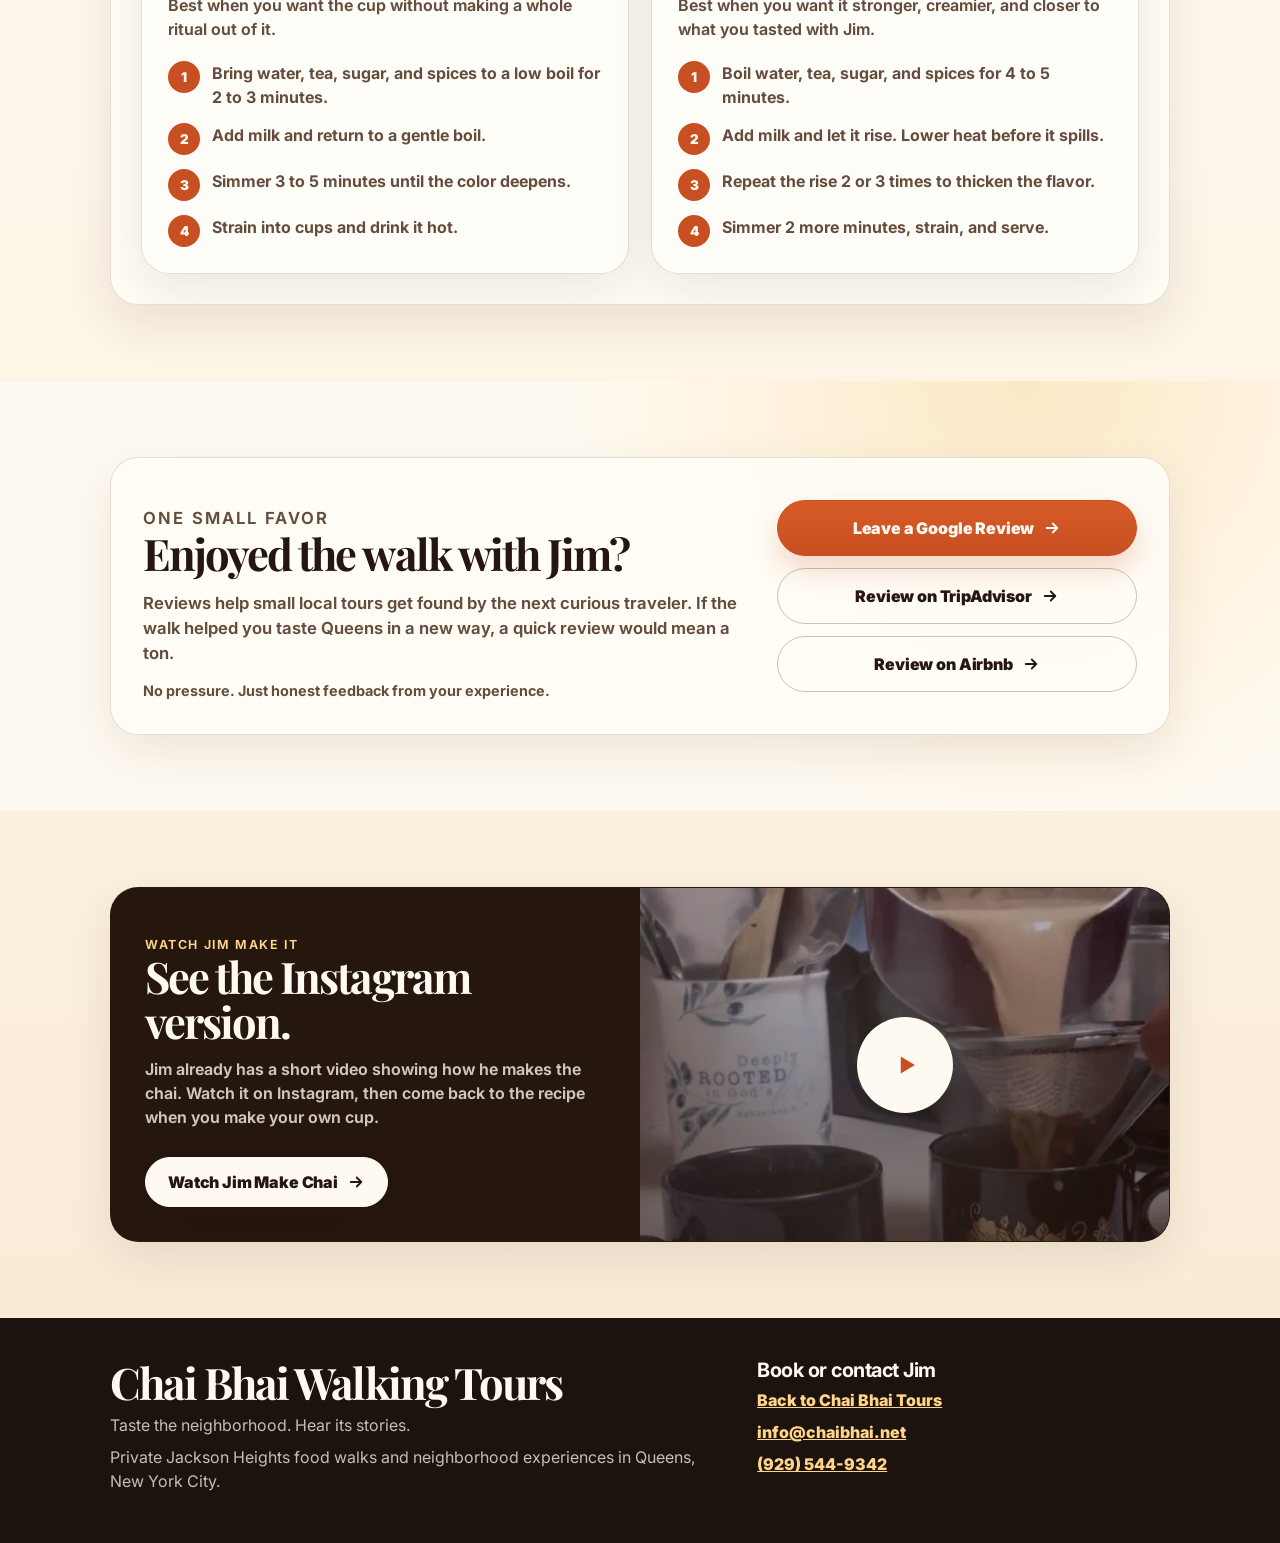
==== commit 2a84ad93: "Update chai.html" ====
--- a/chai.html
+++ b/chai.html
@@ -1,291 +1,1098 @@
-
 <!DOCTYPE html>
 <html lang="en">
 <head>
   <meta charset="UTF-8" />
   <meta name="viewport" content="width=device-width, initial-scale=1.0" />
 
-  <title>Chai Bhai Masala Tea Bags | Small-Batch Masala Chai from Queens</title>
-  <meta name="description" content="Buy Chai Bhai Masala Tea Bags. Bold Assam tea blended with cardamom, clove, cinnamon, ginger, and peppercorn. Six tea bags. Ships from New York." />
-  <link rel="canonical" href="https://mark-nyc.github.io/chaibhai/chai.html" />
-
-  <meta property="og:title" content="Chai Bhai Masala Tea Bags" />
-  <meta property="og:description" content="Small-batch masala chai from Queens. Six tea bags with bold Assam tea and whole spices." />
-  <meta property="og:type" content="product" />
-  <meta property="og:url" content="https://mark-nyc.github.io/chaibhai/chai.html" />
-  <meta property="og:image" content="https://mark-nyc.github.io/chaibhai/assets/images/chai-1.webp" />
+  <title>Make Jim's Masala Chai at Home | Chai Bhai Walking Tours</title>
+  <meta name="description" content="Make Jim's masala chai at home after your Chai Bhai Walking Tour in Jackson Heights, Queens. Get the recipe, watch the brewing guide, and leave Jim a quick review." />
 
   <link rel="preconnect" href="https://fonts.googleapis.com">
   <link rel="preconnect" href="https://fonts.gstatic.com" crossorigin>
-  <link href="https://fonts.googleapis.com/css2?family=Caveat:wght@500;600;700&family=Inter:wght@400;500;600;700;800;900&family=Playfair+Display:wght@600;700;800&display=swap" rel="stylesheet">
-  <link rel="stylesheet" href="./styles.css" />
-
-  <script type="application/ld+json">
-  {
-    "@context": "https://schema.org",
-    "@graph": [
-      {
-        "@type": "Organization",
-        "@id": "https://mark-nyc.github.io/chaibhai/#business",
-        "name": "Chai Bhai Walking Tours",
-        "url": "https://mark-nyc.github.io/chaibhai/",
-        "email": "info@chaibhai.net",
-        "telephone": "+1-347-494-0331",
-        "address": {
-          "@type": "PostalAddress",
-          "addressLocality": "Jackson Heights",
-          "addressRegion": "NY",
-          "addressCountry": "US"
-        },
-        "sameAs": ["https://www.instagram.com/chaibhaitours/"]
-      },
-      {
-        "@type": "Product",
-        "@id": "https://mark-nyc.github.io/chaibhai/chai.html#chai-product",
-        "name": "Chai Bhai Masala Tea Bags",
-        "image": [
-          "https://mark-nyc.github.io/chaibhai/assets/images/chai-1.webp",
-          "https://mark-nyc.github.io/chaibhai/assets/images/chai-2.webp",
-          "https://mark-nyc.github.io/chaibhai/assets/images/chai-3.webp"
-        ],
-        "description": "Bold Assam tea blended with cardamom, clove, cinnamon, ginger, white peppercorn, and green peppercorn. Six masala chai tea bags.",
-        "brand": {
-          "@type": "Brand",
-          "name": "Chai Bhai"
-        },
-        "category": "Tea",
-        "sku": "CHB-MASALA-TEA-BAGS-6",
-        "offers": {
-          "@type": "Offer",
-          "url": "https://www.paypal.com/ncp/payment/REPLACE_WITH_PAYPAL_BUTTON_ID",
-          "priceCurrency": "USD",
-          "price": "12.99",
-          "availability": "https://schema.org/InStock",
-          "itemCondition": "https://schema.org/NewCondition",
-          "seller": {
-            "@id": "https://mark-nyc.github.io/chaibhai/#business"
-          }
-        }
-      },
-      {
-        "@type": "FAQPage",
-        "@id": "https://mark-nyc.github.io/chaibhai/chai.html#faq-schema",
-        "mainEntity": [
-          {
-            "@type": "Question",
-            "name": "How many tea bags are included?",
-            "acceptedAnswer": {
-              "@type": "Answer",
-              "text": "Each jar includes 6 Chai Bhai Masala Tea Bags."
-            }
-          },
-          {
-            "@type": "Question",
-            "name": "What is inside the chai blend?",
-            "acceptedAnswer": {
-              "@type": "Answer",
-              "text": "Bold Assam tea with cardamom, clove, cinnamon, ginger, white peppercorn, and green peppercorn."
-            }
-          },
-          {
-            "@type": "Question",
-            "name": "Where does it ship from?",
-            "acceptedAnswer": {
-              "@type": "Answer",
-              "text": "Chai Bhai Masala Tea Bags ship from Jackson Heights, New York."
-            }
-          }
-        ]
-      }
-    ]
-  }
-  </script>
-
-  <!-- Replace every PayPal placeholder below with Jim's live PayPal Payment Link or hosted Buy Button URL. -->
+  <link href="https://fonts.googleapis.com/css2?family=Caveat:wght@600;700&family=Inter:wght@400;500;600;700;800;900&family=Playfair+Display:wght@600;700;800&display=swap" rel="stylesheet">
+
+  <style>
+    :root {
+      --chb-ink: #25160e;
+      --chb-ink-soft: #654d3d;
+      --chb-cream: #fff8eb;
+      --chb-cream-2: #f8ead3;
+      --chb-card: #fffdf7;
+      --chb-spice: #c84f21;
+      --chb-spice-dark: #9f3719;
+      --chb-gold: #f2b13d;
+      --chb-gold-soft: #fff1c4;
+      --chb-green: #235343;
+      --chb-border: rgba(77, 47, 26, 0.15);
+      --chb-shadow: 0 24px 70px rgba(41, 24, 12, 0.14);
+      --chb-radius: 28px;
+      --chb-wrap: 1060px;
+    }
+
+    * {
+      box-sizing: border-box;
+    }
+
+    html {
+      scroll-behavior: smooth;
+    }
+
+    body {
+      margin: 0;
+      font-family: "Inter", system-ui, -apple-system, BlinkMacSystemFont, "Segoe UI", sans-serif;
+      color: var(--chb-ink);
+      background:
+        radial-gradient(circle at 10% 0%, rgba(242, 177, 61, 0.22), transparent 30rem),
+        radial-gradient(circle at 95% 10%, rgba(200, 79, 33, 0.1), transparent 30rem),
+        linear-gradient(180deg, #fff8eb 0%, #fffaf1 42%, #f8ead3 100%);
+      line-height: 1.5;
+    }
+
+    img,
+    svg {
+      display: block;
+    }
+
+    img {
+      max-width: 100%;
+    }
+
+    a {
+      color: inherit;
+      -webkit-tap-highlight-color: transparent;
+    }
+
+    .wrap {
+      width: min(var(--chb-wrap), calc(100% - 40px));
+      margin-inline: auto;
+    }
+
+    .topbar {
+      position: sticky;
+      top: 0;
+      z-index: 20;
+      background: rgba(255, 248, 235, 0.93);
+      border-bottom: 1px solid var(--chb-border);
+      backdrop-filter: blur(14px);
+    }
+
+    .nav {
+      display: flex;
+      align-items: center;
+      justify-content: space-between;
+      min-height: 76px;
+      gap: 18px;
+    }
+
+    .logo {
+      display: inline-flex;
+      align-items: center;
+      gap: 12px;
+      text-decoration: none;
+    }
+
+    .logo img {
+      width: 50px;
+      height: 50px;
+      object-fit: contain;
+    }
+
+    .logo-text {
+      display: grid;
+      line-height: 1.05;
+    }
+
+    .logo-text strong {
+      font-family: "Playfair Display", Georgia, serif;
+      font-size: 1.1rem;
+      letter-spacing: -0.03em;
+    }
+
+    .logo-text span {
+      color: var(--chb-ink-soft);
+      font-size: 0.76rem;
+      font-weight: 800;
+      letter-spacing: 0.08em;
+      text-transform: uppercase;
+    }
+
+    .nav-links {
+      display: flex;
+      align-items: center;
+      gap: 18px;
+      color: rgba(37, 22, 14, 0.78);
+      font-size: 0.9rem;
+      font-weight: 850;
+    }
+
+    .nav-links a {
+      text-decoration: none;
+    }
+
+    .nav-links a:hover {
+      color: var(--chb-spice);
+    }
+
+    .btn {
+      display: inline-flex;
+      align-items: center;
+      justify-content: center;
+      gap: 9px;
+      min-height: 50px;
+      padding: 0 22px;
+      border: 1px solid var(--chb-spice);
+      border-radius: 999px;
+      background: linear-gradient(180deg, #d75b27, var(--chb-spice));
+      color: #fffaf1;
+      font-weight: 950;
+      text-decoration: none;
+      letter-spacing: -0.01em;
+      box-shadow: 0 14px 28px rgba(200, 79, 33, 0.22);
+      transition: transform 0.18s ease, box-shadow 0.18s ease;
+    }
+
+    .btn:hover {
+      transform: translateY(-1px);
+      box-shadow: 0 18px 34px rgba(200, 79, 33, 0.28);
+    }
+
+    .btn svg {
+      width: 18px;
+      height: 18px;
+      stroke: currentColor;
+      stroke-width: 2.4;
+      stroke-linecap: round;
+      stroke-linejoin: round;
+      fill: none;
+    }
+
+    .btn-outline {
+      background: transparent;
+      color: var(--chb-ink);
+      border-color: rgba(37, 22, 14, 0.25);
+      box-shadow: none;
+    }
+
+    .btn-light {
+      background: #fffaf1;
+      color: var(--chb-ink);
+      border-color: #fffaf1;
+      box-shadow: 0 14px 28px rgba(37, 22, 14, 0.12);
+    }
+
+    .hero {
+      position: relative;
+      overflow: hidden;
+      padding: 72px 0 58px;
+      background:
+        radial-gradient(circle at 18% 8%, rgba(255, 255, 255, 0.55), transparent 22rem),
+        linear-gradient(135deg, #ffe978 0%, #fff0a3 48%, #fff8eb 100%);
+      border-bottom: 1px solid var(--chb-border);
+    }
+
+    .hero::before {
+      content: "";
+      position: absolute;
+      inset: 0;
+      background-image:
+        linear-gradient(rgba(77, 47, 26, 0.045) 1px, transparent 1px),
+        linear-gradient(90deg, rgba(77, 47, 26, 0.045) 1px, transparent 1px);
+      background-size: 42px 42px;
+      mask-image: linear-gradient(180deg, rgba(0, 0, 0, 0.7), transparent 75%);
+      pointer-events: none;
+    }
+
+    .hero-grid {
+      position: relative;
+      z-index: 1;
+      display: grid;
+      grid-template-columns: minmax(0, 1.02fr) 420px;
+      gap: 48px;
+      align-items: center;
+    }
+
+    .eyebrow {
+      margin: 0 0 14px;
+      color: var(--chb-spice);
+      font-size: 0.78rem;
+      font-weight: 950;
+      letter-spacing: 0.13em;
+      text-transform: uppercase;
+    }
+
+    h1,
+    h2,
+    h3 {
+      margin: 0;
+      letter-spacing: -0.045em;
+      line-height: 1.02;
+    }
+
+    h1,
+    h2 {
+      font-family: "Playfair Display", Georgia, serif;
+    }
+
+    h1 {
+      max-width: 740px;
+      font-size: clamp(2.55rem, 5.4vw, 5.05rem);
+    }
+
+    h2 {
+      font-size: clamp(2rem, 3.4vw, 3.2rem);
+    }
+
+    h3 {
+      font-size: 1.24rem;
+      letter-spacing: -0.025em;
+    }
+
+    .lead {
+      max-width: 650px;
+      margin: 20px 0 0;
+      color: var(--chb-ink-soft);
+      font-size: clamp(1.03rem, 1.4vw, 1.18rem);
+      font-weight: 650;
+    }
+
+    .hero-actions {
+      display: flex;
+      flex-wrap: wrap;
+      gap: 12px;
+      margin-top: 28px;
+    }
+
+    .hero-card {
+      position: relative;
+      padding: 28px;
+      border: 1px solid rgba(77, 47, 26, 0.14);
+      border-radius: 32px;
+      background: rgba(255, 253, 247, 0.92);
+      box-shadow: var(--chb-shadow);
+    }
+
+    .icon-mark {
+      display: grid;
+      place-items: center;
+      width: 72px;
+      height: 72px;
+      margin: 0 auto 16px;
+      border-radius: 24px;
+      background:
+        radial-gradient(circle at 35% 20%, rgba(255, 255, 255, 0.8), transparent 34%),
+        rgba(242, 177, 61, 0.24);
+      color: var(--chb-spice-dark);
+      border: 1px solid rgba(77, 47, 26, 0.11);
+    }
+
+    .icon-mark svg {
+      width: 42px;
+      height: 42px;
+      stroke: currentColor;
+      stroke-width: 2.2;
+      stroke-linecap: round;
+      stroke-linejoin: round;
+      fill: none;
+    }
+
+    .hero-card h2 {
+      text-align: center;
+      font-size: 1.6rem;
+    }
+
+    .hero-card p {
+      margin: 12px 0 0;
+      color: var(--chb-ink-soft);
+      text-align: center;
+      font-weight: 700;
+    }
+
+    .mini-proof {
+      display: grid;
+      grid-template-columns: repeat(3, 1fr);
+      gap: 10px;
+      margin-top: 22px;
+    }
+
+    .mini-proof div {
+      display: grid;
+      justify-items: center;
+      gap: 7px;
+      padding: 14px 10px;
+      border-radius: 18px;
+      background: #fff8eb;
+      text-align: center;
+      border: 1px solid rgba(77, 47, 26, 0.12);
+    }
+
+    .mini-proof svg {
+      width: 24px;
+      height: 24px;
+      stroke: var(--chb-spice-dark);
+      stroke-width: 2.3;
+      stroke-linecap: round;
+      stroke-linejoin: round;
+      fill: none;
+    }
+
+    .mini-proof strong {
+      display: block;
+      font-size: 1rem;
+      line-height: 1;
+    }
+
+    .mini-proof span {
+      display: block;
+      color: var(--chb-ink-soft);
+      font-size: 0.76rem;
+      font-weight: 800;
+    }
+
+    .section {
+      padding: 76px 0;
+    }
+
+    .section-intro {
+      max-width: 780px;
+      margin-bottom: 30px;
+    }
+
+    .card {
+      border: 1px solid var(--chb-border);
+      border-radius: var(--chb-radius);
+      background: rgba(255, 253, 247, 0.92);
+      box-shadow: 0 18px 48px rgba(41, 24, 12, 0.09);
+    }
+
+    .recipe-card {
+      overflow: hidden;
+    }
+
+    .recipe-header {
+      padding: 30px;
+      background:
+        radial-gradient(circle at 20% 0%, rgba(255, 255, 255, 0.65), transparent 20rem),
+        linear-gradient(135deg, #fff7d2, #fffdf7);
+      border-bottom: 1px solid var(--chb-border);
+      text-align: center;
+    }
+
+    .recipe-header .icon-mark {
+      margin-bottom: 13px;
+    }
+
+    .recipe-header p {
+      max-width: 620px;
+      margin: 10px auto 0;
+      color: var(--chb-ink-soft);
+      font-weight: 700;
+    }
+
+    .recipe-body {
+      padding: 30px;
+    }
+
+    .ingredients-grid {
+      display: grid;
+      grid-template-columns: repeat(3, minmax(0, 1fr));
+      gap: 18px;
+      margin-bottom: 26px;
+    }
+
+    .ingredient-group {
+      padding: 20px;
+      border: 1px solid rgba(77, 47, 26, 0.12);
+      border-radius: 22px;
+      background: #fffaf1;
+    }
+
+    .ingredient-group h3 {
+      display: flex;
+      align-items: center;
+      gap: 9px;
+      margin-bottom: 14px;
+      color: var(--chb-spice-dark);
+      font-size: 0.84rem;
+      font-family: "Inter", system-ui, sans-serif;
+      letter-spacing: 0.1em;
+      text-transform: uppercase;
+    }
+
+    .ingredient-group h3 svg {
+      width: 21px;
+      height: 21px;
+      stroke: currentColor;
+      stroke-width: 2.2;
+      stroke-linecap: round;
+      stroke-linejoin: round;
+      fill: none;
+    }
+
+    .ingredient-group ul,
+    .steps-list {
+      margin: 0;
+      padding: 0;
+      list-style: none;
+    }
+
+    .ingredient-group li {
+      position: relative;
+      margin-top: 10px;
+      padding-left: 20px;
+      color: var(--chb-ink-soft);
+      font-size: 0.96rem;
+      font-weight: 650;
+    }
+
+    .ingredient-group li::before {
+      content: "";
+      position: absolute;
+      left: 0;
+      top: 0.62em;
+      width: 7px;
+      height: 7px;
+      border-radius: 999px;
+      background: var(--chb-gold);
+      box-shadow: 0 0 0 3px rgba(242, 177, 61, 0.18);
+    }
+
+    .tip {
+      margin: 0;
+      display: grid;
+      grid-template-columns: 34px minmax(0, 1fr);
+      gap: 12px;
+      align-items: start;
+      padding: 16px 18px;
+      border-left: 4px solid var(--chb-spice);
+      border-radius: 16px;
+      background: #fff4df;
+      color: var(--chb-ink-soft);
+      font-weight: 750;
+    }
+
+    .tip svg {
+      width: 28px;
+      height: 28px;
+      stroke: var(--chb-spice-dark);
+      stroke-width: 2.3;
+      stroke-linecap: round;
+      stroke-linejoin: round;
+      fill: none;
+    }
+
+    .steps-grid {
+      display: grid;
+      grid-template-columns: 1fr 1fr;
+      gap: 22px;
+      margin-top: 28px;
+    }
+
+    .steps-card {
+      padding: 26px;
+    }
+
+    .steps-card.quick {
+      border-top: 5px solid var(--chb-gold);
+    }
+
+    .steps-card.street {
+      border-top: 5px solid var(--chb-spice);
+    }
+
+    .steps-card .step-icon {
+      display: inline-grid;
+      place-items: center;
+      width: 48px;
+      height: 48px;
+      margin-bottom: 14px;
+      border-radius: 18px;
+      background: rgba(242, 177, 61, 0.2);
+      color: var(--chb-spice-dark);
+    }
+
+    .steps-card .step-icon svg {
+      width: 28px;
+      height: 28px;
+      stroke: currentColor;
+      stroke-width: 2.3;
+      stroke-linecap: round;
+      stroke-linejoin: round;
+      fill: none;
+    }
+
+    .steps-card p {
+      margin: 10px 0 20px;
+      color: var(--chb-ink-soft);
+      font-weight: 650;
+    }
+
+    .steps-list {
+      display: grid;
+      gap: 14px;
+    }
+
+    .steps-list li {
+      display: grid;
+      grid-template-columns: 32px minmax(0, 1fr);
+      gap: 12px;
+      align-items: start;
+      color: var(--chb-ink-soft);
+      font-weight: 700;
+    }
+
+    .steps-list span {
+      display: grid;
+      place-items: center;
+      width: 32px;
+      height: 32px;
+      border-radius: 50%;
+      background: var(--chb-spice);
+      color: #fffaf1;
+      font-size: 0.84rem;
+      font-weight: 950;
+    }
+
+    .review-section {
+      background:
+        radial-gradient(circle at 80% 0%, rgba(242, 177, 61, 0.24), transparent 28rem),
+        #fffaf1;
+    }
+
+    .review-card {
+      display: grid;
+      grid-template-columns: minmax(0, 1fr) 360px;
+      gap: 32px;
+      padding: 32px;
+      align-items: center;
+    }
+
+    .review-card p {
+      max-width: 660px;
+      margin: 16px 0 0;
+      color: var(--chb-ink-soft);
+      font-size: 1.04rem;
+      font-weight: 650;
+    }
+
+    .review-buttons {
+      display: grid;
+      gap: 12px;
+    }
+
+    .review-buttons .btn {
+      width: 100%;
+      min-height: 56px;
+    }
+
+    .review-note {
+      margin-top: 14px !important;
+      font-size: 0.9rem !important;
+      font-weight: 700 !important;
+    }
+
+    .video-card {
+      display: grid;
+      grid-template-columns: 1fr 1fr;
+      gap: 0;
+      overflow: hidden;
+      background: var(--chb-ink);
+      color: #fffaf1;
+    }
+
+    .video-copy {
+      padding: 34px;
+    }
+
+    .video-copy .eyebrow {
+      color: #ffd58a;
+    }
+
+    .video-copy p {
+      margin: 14px 0 0;
+      color: rgba(255, 250, 241, 0.78);
+      font-weight: 650;
+    }
+
+    .video-box {
+      position: relative;
+      min-height: 320px;
+      display: grid;
+      place-items: center;
+      overflow: hidden;
+      isolation: isolate;
+      background: var(--chb-ink);
+    }
+
+    .video-box img {
+      position: absolute;
+      inset: 0;
+      z-index: 0;
+      width: 100%;
+      height: 100%;
+      object-fit: cover;
+    }
+
+    .video-box::after {
+      content: "";
+      position: absolute;
+      inset: 0;
+      z-index: 1;
+      background:
+        radial-gradient(circle at 50% 42%, rgba(255, 255, 255, 0.12), transparent 18rem),
+        linear-gradient(180deg, rgba(37, 22, 14, 0.16), rgba(37, 22, 14, 0.58));
+      pointer-events: none;
+    }
+
+    .play {
+      position: relative;
+      z-index: 2;
+      display: grid;
+      place-items: center;
+      width: 96px;
+      height: 96px;
+      border-radius: 50%;
+      background: #fffaf1;
+      color: var(--chb-spice);
+      box-shadow: 0 18px 50px rgba(0, 0, 0, 0.25);
+      text-decoration: none;
+    }
+
+    .play svg {
+      width: 34px;
+      height: 34px;
+      fill: currentColor;
+    }
+
+    .footer {
+      padding: 42px 0;
+      background: #1d130e;
+      color: rgba(255, 250, 241, 0.74);
+    }
+
+    .footer-grid {
+      display: grid;
+      grid-template-columns: 1.2fr 0.8fr;
+      gap: 28px;
+      align-items: start;
+    }
+
+    .footer h2,
+    .footer h3 {
+      color: #fffaf1;
+    }
+
+    .footer p {
+      margin: 8px 0;
+    }
+
+    .footer a {
+      color: #ffd58a;
+      font-weight: 850;
+    }
+
+    .sticky-review {
+      position: fixed;
+      left: 12px;
+      right: 12px;
+      bottom: 12px;
+      z-index: 30;
+      display: none;
+      align-items: center;
+      justify-content: space-between;
+      gap: 12px;
+      padding: 12px;
+      border: 1px solid var(--chb-border);
+      border-radius: 22px;
+      background: rgba(255, 253, 247, 0.96);
+      box-shadow: 0 18px 50px rgba(0, 0, 0, 0.18);
+      backdrop-filter: blur(16px);
+    }
+
+    .sticky-review strong,
+    .sticky-review span {
+      display: block;
+    }
+
+    .sticky-review strong {
+      font-size: 0.9rem;
+      line-height: 1.15;
+    }
+
+    .sticky-review span {
+      color: var(--chb-ink-soft);
+      font-size: 0.76rem;
+      font-weight: 750;
+    }
+
+    .sticky-review .btn {
+      min-height: 44px;
+      padding-inline: 16px;
+      white-space: nowrap;
+    }
+
+    @media (max-width: 900px) {
+      .hero-grid,
+      .review-card,
+      .video-card,
+      .footer-grid {
+        grid-template-columns: 1fr;
+      }
+
+      .hero-card {
+        max-width: 520px;
+      }
+
+      .ingredients-grid {
+        grid-template-columns: 1fr;
+      }
+
+      .steps-grid {
+        grid-template-columns: 1fr;
+      }
+
+      .nav-links {
+        display: none;
+      }
+    }
+
+    @media (max-width: 640px) {
+      body {
+        padding-bottom: 84px;
+      }
+
+      .wrap {
+        width: calc(100% - 28px);
+      }
+
+      .nav {
+        min-height: 66px;
+      }
+
+      .logo img {
+        width: 42px;
+        height: 42px;
+      }
+
+      .logo-text strong {
+        font-size: 1rem;
+      }
+
+      .logo-text span {
+        font-size: 0.68rem;
+      }
+
+      .nav .btn {
+        display: none;
+      }
+
+      .hero {
+        padding: 42px 0 38px;
+      }
+
+      h1 {
+        font-size: clamp(2.25rem, 12vw, 3.1rem);
+      }
+
+      h2 {
+        font-size: clamp(1.8rem, 9vw, 2.35rem);
+      }
+
+      .lead {
+        font-size: 1rem;
+        line-height: 1.45;
+      }
+
+      .hero-actions .btn {
+        width: 100%;
+      }
+
+      .section {
+        padding: 56px 0;
+      }
+
+      .recipe-body,
+      .recipe-header,
+      .steps-card,
+      .review-card,
+      .video-copy {
+        padding: 22px;
+      }
+
+      .mini-proof {
+        grid-template-columns: 1fr;
+      }
+
+      .video-box {
+        min-height: 220px;
+      }
+
+      .sticky-review {
+        display: flex;
+      }
+    }
+  </style>
 </head>
 
 <body>
-  <div class="chb-page chb-etsy-page">
-    <header class="chb-topbar chb-pdp-topbar">
-      <div class="chb-wrap chb-pdp-nav">
-        <div class="chb-logo" aria-label="Chai Bhai Masala Chai">
-          <img class="chb-logo-img" src="assets/images/ChaiBhaiLogo.webp" alt="Chai Bhai logo">
-          <span class="chb-logo-text"><strong>Chai Bhai</strong><em>Masala Chai</em></span>
+  <header class="topbar">
+    <div class="wrap nav">
+      <a class="logo" href="index.html" aria-label="Chai Bhai Walking Tours home">
+        <img src="assets/images/ChaiBhaiLogo.webp" alt="Chai Bhai Walking Tours logo">
+        <span class="logo-text">
+          <strong>Chai Bhai</strong>
+          <span>Walking Tours</span>
+        </span>
+      </a>
+
+      <nav class="nav-links" aria-label="Page navigation">
+        <a href="#recipe">Recipe</a>
+        <a href="#review">Leave a Review</a>
+        <a href="#video">Watch Jim</a>
+      </nav>
+
+      <a class="btn" href="#review">
+        Leave Jim a Review
+        <svg viewBox="0 0 24 24" aria-hidden="true"><path d="M5 12h14" /><path d="m13 6 6 6-6 6" /></svg>
+      </a>
+    </div>
+  </header>
+
+  <main>
+    <section class="hero">
+      <div class="wrap hero-grid">
+        <div>
+          <p class="eyebrow">Thanks for walking Jackson Heights with Jim</p>
+          <h1>Make Jim's masala chai at home.</h1>
+          <p class="lead">You tasted it on the walk. Now here is the simple home version, plus a quick way to share your Chai Bhai experience while the memory is still fresh.</p>
+
+          <div class="hero-actions">
+            <a class="btn" href="#recipe">
+              Get the Recipe
+              <svg viewBox="0 0 24 24" aria-hidden="true"><path d="M5 12h14" /><path d="m13 6 6 6-6 6" /></svg>
+            </a>
+            <a class="btn btn-outline" href="#review">Leave a Review</a>
+          </div>
         </div>
 
-        <a class="chb-btn chb-pdp-nav-cta" href="https://www.paypal.com/ncp/payment/REPLACE_WITH_PAYPAL_BUTTON_ID" target="_blank" rel="noopener noreferrer" data-paypal-checkout>Buy</a>
+        <aside class="hero-card" aria-label="Chai guide summary">
+          <div class="icon-mark" aria-hidden="true">
+            <svg viewBox="0 0 48 48">
+              <path d="M12 23h22v7c0 6-4.8 10-11 10s-11-4-11-10v-7Z" />
+              <path d="M34 25h3.2a5 5 0 0 1 0 10H33" />
+              <path d="M16 18c0-2 2-2.4 2-4.5S16 11 16 9" />
+              <path d="M24 18c0-2 2-2.4 2-4.5S24 11 24 9" />
+              <path d="M32 18c0-2 2-2.4 2-4.5S32 11 32 9" />
+              <path d="M9 40h30" />
+            </svg>
+          </div>
+          <h2>Chai Bhai Brewing Guide</h2>
+          <p>Two simple ways to copy the cup you had in Queens.</p>
+
+          <div class="mini-proof">
+            <div>
+              <svg viewBox="0 0 24 24" aria-hidden="true"><circle cx="12" cy="12" r="8" /><path d="M12 7v5l3 2" /></svg>
+              <strong>8 min</strong>
+              <span>quick version</span>
+            </div>
+            <div>
+              <svg viewBox="0 0 24 24" aria-hidden="true"><path d="M7 20h10" /><path d="M8 10h8v4a4 4 0 0 1-8 0v-4Z" /><path d="M16 11h1.5a2 2 0 0 1 0 4H16" /><path d="M9 6c0-1 1-1.2 1-2.2S9 2.6 9 2" /><path d="M13 6c0-1 1-1.2 1-2.2S13 2.6 13 2" /></svg>
+              <strong>15 min</strong>
+              <span>street style</span>
+            </div>
+            <div>
+              <svg viewBox="0 0 24 24" aria-hidden="true"><path d="M7 10h10v5a5 5 0 0 1-10 0v-5Z" /><path d="M17 11h1.5a2 2 0 0 1 0 4H17" /><path d="M8 20h8" /><path d="M9 6c0-1 1-1.2 1-2.2S9 2.6 9 2" /></svg>
+              <strong>2 cups</strong>
+              <span>made at home</span>
+            </div>
+          </div>
+        </aside>
       </div>
-    </header>
-
-    <main id="top" class="chb-pdp-main">
-      <section class="chb-pdp-hero" aria-labelledby="chaiProductTitle">
-        <div class="chb-wrap chb-pdp-grid">
-          <aside class="chb-pdp-gallery" aria-label="Chai Bhai Masala Tea Bags product photos">
-            <div class="chb-pdp-slider" data-chai-slider>
-              <figure class="chb-pdp-slide is-active">
-                <img src="assets/images/chai-1.webp" alt="Chai Bhai Masala Tea Bags in a glass jar" loading="eager">
-              </figure>
-              <figure class="chb-pdp-slide">
-                <img src="assets/images/chai-2.webp" alt="Chai Bhai tea bag with whole spices" loading="lazy">
-              </figure>
-              <figure class="chb-pdp-slide">
-                <img src="assets/images/chai-3.webp" alt="Chai Bhai Masala Tea Bags product packaging" loading="lazy">
-              </figure>
-
-              <button class="chb-pdp-slider-button chb-pdp-slider-button--prev" type="button" aria-label="Previous product photo" data-chai-prev>‹</button>
-              <button class="chb-pdp-slider-button chb-pdp-slider-button--next" type="button" aria-label="Next product photo" data-chai-next>›</button>
-
-              <div class="chb-pdp-dots" aria-label="Product photo controls">
-                <button class="chb-pdp-dot is-active" type="button" aria-label="Show product photo 1" data-chai-dot="0"></button>
-                <button class="chb-pdp-dot" type="button" aria-label="Show product photo 2" data-chai-dot="1"></button>
-                <button class="chb-pdp-dot" type="button" aria-label="Show product photo 3" data-chai-dot="2"></button>
+    </section>
+
+    <section class="section" id="recipe">
+      <div class="wrap">
+        <div class="section-intro">
+          <p class="eyebrow">The recipe</p>
+          <h2>Jim's homemade masala chai.</h2>
+          <p class="lead">This is built for a normal kitchen. Nothing fancy. Just tea, milk, spice, heat, and patience.</p>
+        </div>
+
+        <article class="card recipe-card">
+          <div class="recipe-header">
+            <div class="icon-mark" aria-hidden="true">
+              <svg viewBox="0 0 48 48">
+                <path d="M12 23h22v7c0 6-4.8 10-11 10s-11-4-11-10v-7Z" />
+                <path d="M34 25h3.2a5 5 0 0 1 0 10H33" />
+                <path d="M16 18c0-2 2-2.4 2-4.5S16 11 16 9" />
+                <path d="M24 18c0-2 2-2.4 2-4.5S24 11 24 9" />
+                <path d="M32 18c0-2 2-2.4 2-4.5S32 11 32 9" />
+                <path d="M9 40h30" />
+              </svg>
+            </div>
+            <h2>Masala Chai Base</h2>
+            <p>Enough for about 2 cups. Adjust sugar and spice depending on how strong you like it.</p>
+          </div>
+
+          <div class="recipe-body">
+            <div class="ingredients-grid">
+              <div class="ingredient-group">
+                <h3>
+                  <svg viewBox="0 0 24 24" aria-hidden="true"><path d="M5 8h14v3a7 7 0 0 1-14 0V8Z" /><path d="M19 9h1.5a2 2 0 0 1 0 4H19" /><path d="M7 20h10" /></svg>
+                  Tea base
+                </h3>
+                <ul>
+                  <li>1 heaping tbsp Assam CTC black tea</li>
+                  <li>1 to 2 tsp sugar, optional</li>
+                </ul>
+              </div>
+
+              <div class="ingredient-group">
+                <h3>
+                  <svg viewBox="0 0 24 24" aria-hidden="true"><path d="M12 3c2.5 3 5 5.5 5 9a5 5 0 0 1-10 0c0-3.5 2.5-6 5-9Z" /><path d="M9.5 13.5c1 .8 2.1 1.2 3.2 1.1" /></svg>
+                  Spices
+                </h3>
+                <ul>
+                  <li>2 to 3 cardamom pods, crushed</li>
+                  <li>2 cloves</li>
+                  <li>1 small cinnamon stick</li>
+                  <li>2 peppercorns</li>
+                  <li>Small pinch ginger powder or fresh ginger</li>
+                </ul>
+              </div>
+
+              <div class="ingredient-group">
+                <h3>
+                  <svg viewBox="0 0 24 24" aria-hidden="true"><path d="M8 3h8" /><path d="M9 3v5l-2 3v7a3 3 0 0 0 3 3h4a3 3 0 0 0 3-3v-7l-2-3V3" /><path d="M8 14h8" /></svg>
+                  Liquid
+                </h3>
+                <ul>
+                  <li>1 cup water</li>
+                  <li>1 cup whole milk or creamy oat milk</li>
+                </ul>
               </div>
             </div>
-          </aside>
-
-          <article class="chb-pdp-info">
-            <p class="chb-pdp-kicker">Small-batch chai from Queens</p>
-            <h1 id="chaiProductTitle" class="chb-pdp-title">Chai Bhai Masala Tea Bags</h1>
-            <p class="chb-pdp-review-line" aria-label="Product trust line"><span aria-hidden="true">★★★★★</span> Real masala chai in easy tea bags</p>
-
-            <div class="chb-pdp-price-block" aria-label="Price and quantity">
-              <strong>$12.99</strong>
-              <span>6 tea bags</span>
+
+            <p class="tip">
+              <svg viewBox="0 0 24 24" aria-hidden="true"><path d="M12 3v18" /><path d="M5 10c4 0 7-3 7-7" /><path d="M19 10c-4 0-7-3-7-7" /><path d="M5 14c4 0 7 3 7 7" /><path d="M19 14c-4 0-7 3-7 7" /></svg>
+              <span><strong>Pro tip:</strong> Toast the spices for 20 to 30 seconds before adding water. It wakes up the aroma fast.</span>
+            </p>
+
+            <div class="steps-grid">
+              <article class="card steps-card quick">
+                <div class="step-icon" aria-hidden="true">
+                  <svg viewBox="0 0 24 24"><circle cx="12" cy="12" r="8" /><path d="M12 7v5l3 2" /></svg>
+                </div>
+                <h3>Quick Chai Break</h3>
+                <p>Best when you want the cup without making a whole ritual out of it.</p>
+
+                <ol class="steps-list">
+                  <li><span>1</span><div>Bring water, tea, sugar, and spices to a low boil for 2 to 3 minutes.</div></li>
+                  <li><span>2</span><div>Add milk and return to a gentle boil.</div></li>
+                  <li><span>3</span><div>Simmer 3 to 5 minutes until the color deepens.</div></li>
+                  <li><span>4</span><div>Strain into cups and drink it hot.</div></li>
+                </ol>
+              </article>
+
+              <article class="card steps-card street">
+                <div class="step-icon" aria-hidden="true">
+                  <svg viewBox="0 0 24 24"><path d="M7 20h10" /><path d="M8 10h8v4a4 4 0 0 1-8 0v-4Z" /><path d="M16 11h1.5a2 2 0 0 1 0 4H16" /><path d="M9 6c0-1 1-1.2 1-2.2S9 2.6 9 2" /><path d="M13 6c0-1 1-1.2 1-2.2S13 2.6 13 2" /></svg>
+                </div>
+                <h3>Street Chai Break</h3>
+                <p>Best when you want it stronger, creamier, and closer to what you tasted with Jim.</p>
+
+                <ol class="steps-list">
+                  <li><span>1</span><div>Boil water, tea, sugar, and spices for 4 to 5 minutes.</div></li>
+                  <li><span>2</span><div>Add milk and let it rise. Lower heat before it spills.</div></li>
+                  <li><span>3</span><div>Repeat the rise 2 or 3 times to thicken the flavor.</div></li>
+                  <li><span>4</span><div>Simmer 2 more minutes, strain, and serve.</div></li>
+                </ol>
+              </article>
             </div>
-
-            <p class="chb-pdp-description">Bold Assam tea blended with cardamom, clove, cinnamon, ginger, and peppercorn. Whole-spice flavor without measuring spices or simmering a pot.</p>
-
-            <div class="chb-pdp-highlights" aria-label="Product highlights">
-              <h2>Highlights</h2>
-
-              <div class="chb-pdp-highlight-row">
-                <span class="chb-pdp-icon chb-pdp-icon--maker" aria-hidden="true"><svg xmlns="http://www.w3.org/2000/svg" viewBox="0 0 24 24" fill="none" stroke="currentColor" stroke-width="2" stroke-linecap="round" stroke-linejoin="round" focusable="false"><path d="M7 11V6a1.4 1.4 0 0 1 2.8 0v5"/><path d="M9.8 10V4.8a1.4 1.4 0 0 1 2.8 0V10"/><path d="M12.6 10.5V6a1.4 1.4 0 0 1 2.8 0v6"/><path d="M15.4 12V8a1.4 1.4 0 0 1 2.8 0v6.5A6.5 6.5 0 0 1 11.7 21h-1.1a5.8 5.8 0 0 1-4.9-2.7l-2-3.1a1.6 1.6 0 0 1 .5-2.2 1.7 1.7 0 0 1 2.3.4L8 15.5"/></svg></span>
-                <span>Made by <strong>ChaiBhaiStore</strong></span>
-              </div>
-
-              <div class="chb-pdp-highlight-row">
-                <span class="chb-pdp-icon chb-pdp-icon--pin" aria-hidden="true"><svg xmlns="http://www.w3.org/2000/svg" viewBox="0 0 24 24" fill="none" stroke="currentColor" stroke-width="2" stroke-linecap="round" stroke-linejoin="round" focusable="false"><path d="M12 21s6-5.7 6-11a6 6 0 0 0-12 0c0 5.3 6 11 6 11Z"/><circle cx="12" cy="10" r="2.2"/></svg></span>
-                <span>Ships from <strong>Jackson Heights, NY</strong></span>
-              </div>
-
-              <div class="chb-pdp-highlight-row">
-                <span class="chb-pdp-icon chb-pdp-icon--leaf" aria-hidden="true"><svg xmlns="http://www.w3.org/2000/svg" viewBox="0 0 24 24" fill="none" stroke="currentColor" stroke-width="2" stroke-linecap="round" stroke-linejoin="round" focusable="false"><path d="M20 4c-7.2.3-12.2 4.3-13 11.2 4.5.8 9.9-1.5 13-11.2Z"/><path d="M4 20c2.2-4.9 5.3-8.1 10-10"/></svg></span>
-                <span><strong>Vegan</strong> and made without artificial flavors</span>
-              </div>
-
-              <div class="chb-pdp-highlight-row">
-                <span class="chb-pdp-icon chb-pdp-icon--cup" aria-hidden="true"><svg xmlns="http://www.w3.org/2000/svg" viewBox="0 0 24 24" fill="none" stroke="currentColor" stroke-width="2" stroke-linecap="round" stroke-linejoin="round" focusable="false"><path d="M5 9h11v5.2a5.2 5.2 0 0 1-5.2 5.2h-.6A5.2 5.2 0 0 1 5 14.2V9Z"/><path d="M16 10h1.3a2.8 2.8 0 0 1 0 5.6H16"/><path d="M8 5.5c0-1 .9-1 .9-2S8 2.5 8 1.8"/><path d="M12 5.5c0-1 .9-1 .9-2S12 2.5 12 1.8"/></svg></span>
-                <span>Great with <strong>milk, as a latte, or iced</strong></span>
-              </div>
+          </div>
+        </article>
+      </div>
+    </section>
+
+    <section class="section review-section" id="review">
+      <div class="wrap">
+        <article class="card review-card">
+          <div>
+            <p class="eyebrow">One small favor</p>
+            <h2>Enjoyed the walk with Jim?</h2>
+            <p>Reviews help small local tours get found by the next curious traveler. If the walk helped you taste Queens in a new way, a quick review would mean a ton.</p>
+            <p class="review-note">No pressure. Just honest feedback from your experience.</p>
+          </div>
+
+          <div class="review-buttons">
+            <a class="btn" href="https://share.google/KQzzjGNJZ3UmKCYJe" target="_blank" rel="noopener noreferrer">
+              Leave a Google Review
+              <svg viewBox="0 0 24 24" aria-hidden="true"><path d="M5 12h14" /><path d="m13 6 6 6-6 6" /></svg>
+            </a>
+
+            <a class="btn btn-outline" href="https://www.tripadvisor.com/AttractionProductReview-g47960-d33965400-Jackson_Heights_Walking_Tour_Street_Eats_with_a_Queens_Local-Jackson_Heights_Queens.html" target="_blank" rel="noopener noreferrer">
+              Review on TripAdvisor
+              <svg viewBox="0 0 24 24" aria-hidden="true"><path d="M5 12h14" /><path d="m13 6 6 6-6 6" /></svg>
+            </a>
+
+            <a class="btn btn-outline" href="https://www.airbnb.com/experiences/6739540" target="_blank" rel="noopener noreferrer">
+              Review on Airbnb
+              <svg viewBox="0 0 24 24" aria-hidden="true"><path d="M5 12h14" /><path d="m13 6 6 6-6 6" /></svg>
+            </a>
+          </div>
+        </article>
+      </div>
+    </section>
+
+    <section class="section" id="video">
+      <div class="wrap">
+        <article class="card video-card">
+          <div class="video-copy">
+            <p class="eyebrow">Watch Jim make it</p>
+            <h2>See the Instagram version.</h2>
+            <p>Jim already has a short video showing how he makes the chai. Watch it on Instagram, then come back to the recipe when you make your own cup.</p>
+
+            <div class="hero-actions">
+              <a class="btn btn-light" href="https://www.instagram.com/reel/DT1ODJLkVsZ/" target="_blank" rel="noopener noreferrer">
+                Watch Jim Make Chai
+                <svg viewBox="0 0 24 24" aria-hidden="true"><path d="M5 12h14" /><path d="m13 6 6 6-6 6" /></svg>
+              </a>
             </div>
-
-            <div class="chb-pdp-buy-box">
-              <a class="chb-btn chb-pdp-buy-button" href="https://www.paypal.com/ncp/payment/REPLACE_WITH_PAYPAL_BUTTON_ID" target="_blank" rel="noopener noreferrer" data-paypal-checkout>Buy with PayPal</a>
-              <p>Secure checkout. Pay with PayPal or card.</p>
-            </div>
-          </article>
-        </div>
-      </section>
-
-      <section class="chb-pdp-details-section" aria-label="Product details">
-        <div class="chb-wrap chb-pdp-details-wrap">
-          <details class="chb-pdp-detail" open>
-            <summary><span>Item details</span><span class="chb-pdp-chevron" aria-hidden="true"></span></summary>
-            <div class="chb-pdp-detail-body">
-              <p>Real chai made with whole spices. Bold Assam tea + cardamom, clove, cinnamon, ginger, and white/green peppercorn.</p>
-              <p>Small-batch blended in Queens, NYC. Inspired by spice flavors found in local grocery shops and chai tastings during local walking tours in Jackson Heights.</p>
-              <ul class="chb-pdp-check-list">
-                <li>No artificial flavors or additives</li>
-                <li>Great with milk, as a latte, or iced</li>
-                <li>Perfect gift for tea lovers</li>
-              </ul>
-              <p>Local pickup and bulk orders available upon request in Jackson Heights.</p>
-            </div>
-          </details>
-
-          <details class="chb-pdp-detail">
-            <summary><span>Shipping and return policies</span><span class="chb-pdp-chevron" aria-hidden="true"></span></summary>
-            <div class="chb-pdp-detail-body">
-              <div class="chb-pdp-policy-row">
-                <span class="chb-pdp-icon chb-pdp-icon--calendar" aria-hidden="true"><svg xmlns="http://www.w3.org/2000/svg" viewBox="0 0 24 24" fill="none" stroke="currentColor" stroke-width="2" stroke-linecap="round" stroke-linejoin="round" focusable="false"><rect x="4" y="5" width="16" height="15" rx="2"/><path d="M8 3v4"/><path d="M16 3v4"/><path d="M4 10h16"/></svg></span>
-                <span>Arrival estimate shown at checkout</span>
-              </div>
-              <div class="chb-pdp-policy-row">
-                <span class="chb-pdp-icon chb-pdp-icon--returns" aria-hidden="true"><svg xmlns="http://www.w3.org/2000/svg" viewBox="0 0 24 24" fill="none" stroke="currentColor" stroke-width="2" stroke-linecap="round" stroke-linejoin="round" focusable="false"><path d="M7 7h8.5a5.5 5.5 0 1 1 0 11H8"/><path d="M7 7l3-3"/><path d="M7 7l3 3"/></svg></span>
-                <span>Returns & exchanges accepted within 30 days</span>
-              </div>
-              <div class="chb-pdp-policy-row">
-                <span class="chb-pdp-icon chb-pdp-icon--truck" aria-hidden="true"><svg xmlns="http://www.w3.org/2000/svg" viewBox="0 0 24 24" fill="none" stroke="currentColor" stroke-width="2" stroke-linecap="round" stroke-linejoin="round" focusable="false"><path d="M3 7h11v8H3V7Z"/><path d="M14 10h4l3 3v2h-7v-5Z"/><circle cx="7" cy="18" r="2"/><circle cx="17" cy="18" r="2"/></svg></span>
-                <span>Cost to ship: <strong>$8.03</strong></span>
-              </div>
-              <div class="chb-pdp-policy-row">
-                <span class="chb-pdp-icon chb-pdp-icon--pin" aria-hidden="true"><svg xmlns="http://www.w3.org/2000/svg" viewBox="0 0 24 24" fill="none" stroke="currentColor" stroke-width="2" stroke-linecap="round" stroke-linejoin="round" focusable="false"><path d="M12 21s6-5.7 6-11a6 6 0 0 0-12 0c0 5.3 6 11 6 11Z"/><circle cx="12" cy="10" r="2.2"/></svg></span>
-                <span>Ships from: <strong>Jackson Heights, NY</strong></span>
-              </div>
-            </div>
-          </details>
-
-          <details class="chb-pdp-detail">
-            <summary><span>How to drink it</span><span class="chb-pdp-chevron" aria-hidden="true"></span></summary>
-            <div class="chb-pdp-detail-body">
-              <div class="chb-pdp-prep-grid">
-                <div><strong>Hot chai</strong><p>Steep in hot water, then add milk and sweetener to taste.</p></div>
-                <div><strong>Chai latte</strong><p>Brew it stronger, then add steamed milk.</p></div>
-                <div><strong>Iced chai</strong><p>Steep, chill, pour over ice, and add milk if you like.</p></div>
-              </div>
-            </div>
-          </details>
-        </div>
-      </section>
-    </main>
-
-    <div class="chb-pdp-mobile-bar" aria-label="Mobile buy bar">
+          </div>
+
+          <div class="video-box">
+            <img src="assets/images/chai-bhai-chai-example.webp" alt="Jim making masala chai">
+            <a class="play" href="https://www.instagram.com/reel/DT1ODJLkVsZ/" target="_blank" rel="noopener noreferrer" aria-label="Watch Jim make chai on Instagram">
+              <svg viewBox="0 0 24 24" aria-hidden="true"><path d="M9 6v12l10-6-10-6Z" /></svg>
+            </a>
+          </div>
+        </article>
+      </div>
+    </section>
+  </main>
+
+  <footer class="footer">
+    <div class="wrap footer-grid">
       <div>
-        <strong>Chai Bhai Masala Chai</strong>
-        <span>$12.99 · 6 tea bags</span>
+        <h2>Chai Bhai Walking Tours</h2>
+        <p>Taste the neighborhood. Hear its stories.</p>
+        <p>Private Jackson Heights food walks and neighborhood experiences in Queens, New York City.</p>
       </div>
-      <a class="chb-btn" href="https://www.paypal.com/ncp/payment/REPLACE_WITH_PAYPAL_BUTTON_ID" target="_blank" rel="noopener noreferrer" data-paypal-checkout>Buy</a>
+
+      <div>
+        <h3>Book or contact Jim</h3>
+        <p><a href="index.html">Back to Chai Bhai Tours</a></p>
+        <p><a href="mailto:info@chaibhai.net">info@chaibhai.net</a></p>
+        <p><a href="tel:+19295449342">(929) 544-9342</a></p>
+      </div>
     </div>
+  </footer>
+
+  <div class="sticky-review" aria-label="Sticky review button">
+    <div>
+      <strong>Enjoyed the tour?</strong>
+      <span>Reviews help Jim get found.</span>
+    </div>
+    <a class="btn" href="https://share.google/KQzzjGNJZ3UmKCYJe" target="_blank" rel="noopener noreferrer">Review</a>
   </div>
-
-  <script>
-    const chaiSlides = Array.from(document.querySelectorAll(".chb-pdp-slide"));
-    const chaiDots = Array.from(document.querySelectorAll(".chb-pdp-dot"));
-    const chaiPrev = document.querySelector("[data-chai-prev]");
-    const chaiNext = document.querySelector("[data-chai-next]");
-    let chaiCurrentSlide = 0;
-
-    function setChaiSlide(index) {
-      if (!chaiSlides.length) return;
-      chaiCurrentSlide = (index + chaiSlides.length) % chaiSlides.length;
-
-      chaiSlides.forEach((slide, slideIndex) => {
-        slide.classList.toggle("is-active", slideIndex === chaiCurrentSlide);
-      });
-
-      chaiDots.forEach((dot, dotIndex) => {
-        dot.classList.toggle("is-active", dotIndex === chaiCurrentSlide);
-      });
-    }
-
-    chaiPrev?.addEventListener("click", () => setChaiSlide(chaiCurrentSlide - 1));
-    chaiNext?.addEventListener("click", () => setChaiSlide(chaiCurrentSlide + 1));
-    chaiDots.forEach((dot) => {
-      dot.addEventListener("click", () => setChaiSlide(Number(dot.dataset.chaiDot)));
-    });
-
-    const chaiMobileBar = document.querySelector(".chb-pdp-mobile-bar");
-
-    function updateChaiMobileBar() {
-      if (!chaiMobileBar) return;
-      const isMobile = window.matchMedia("(max-width: 760px)").matches;
-      const shouldShow = isMobile && window.scrollY > 430;
-      chaiMobileBar.classList.toggle("is-visible", shouldShow);
-    }
-
-    updateChaiMobileBar();
-    window.addEventListener("scroll", updateChaiMobileBar, { passive: true });
-    window.addEventListener("resize", updateChaiMobileBar);
-  </script>
 </body>
 </html>
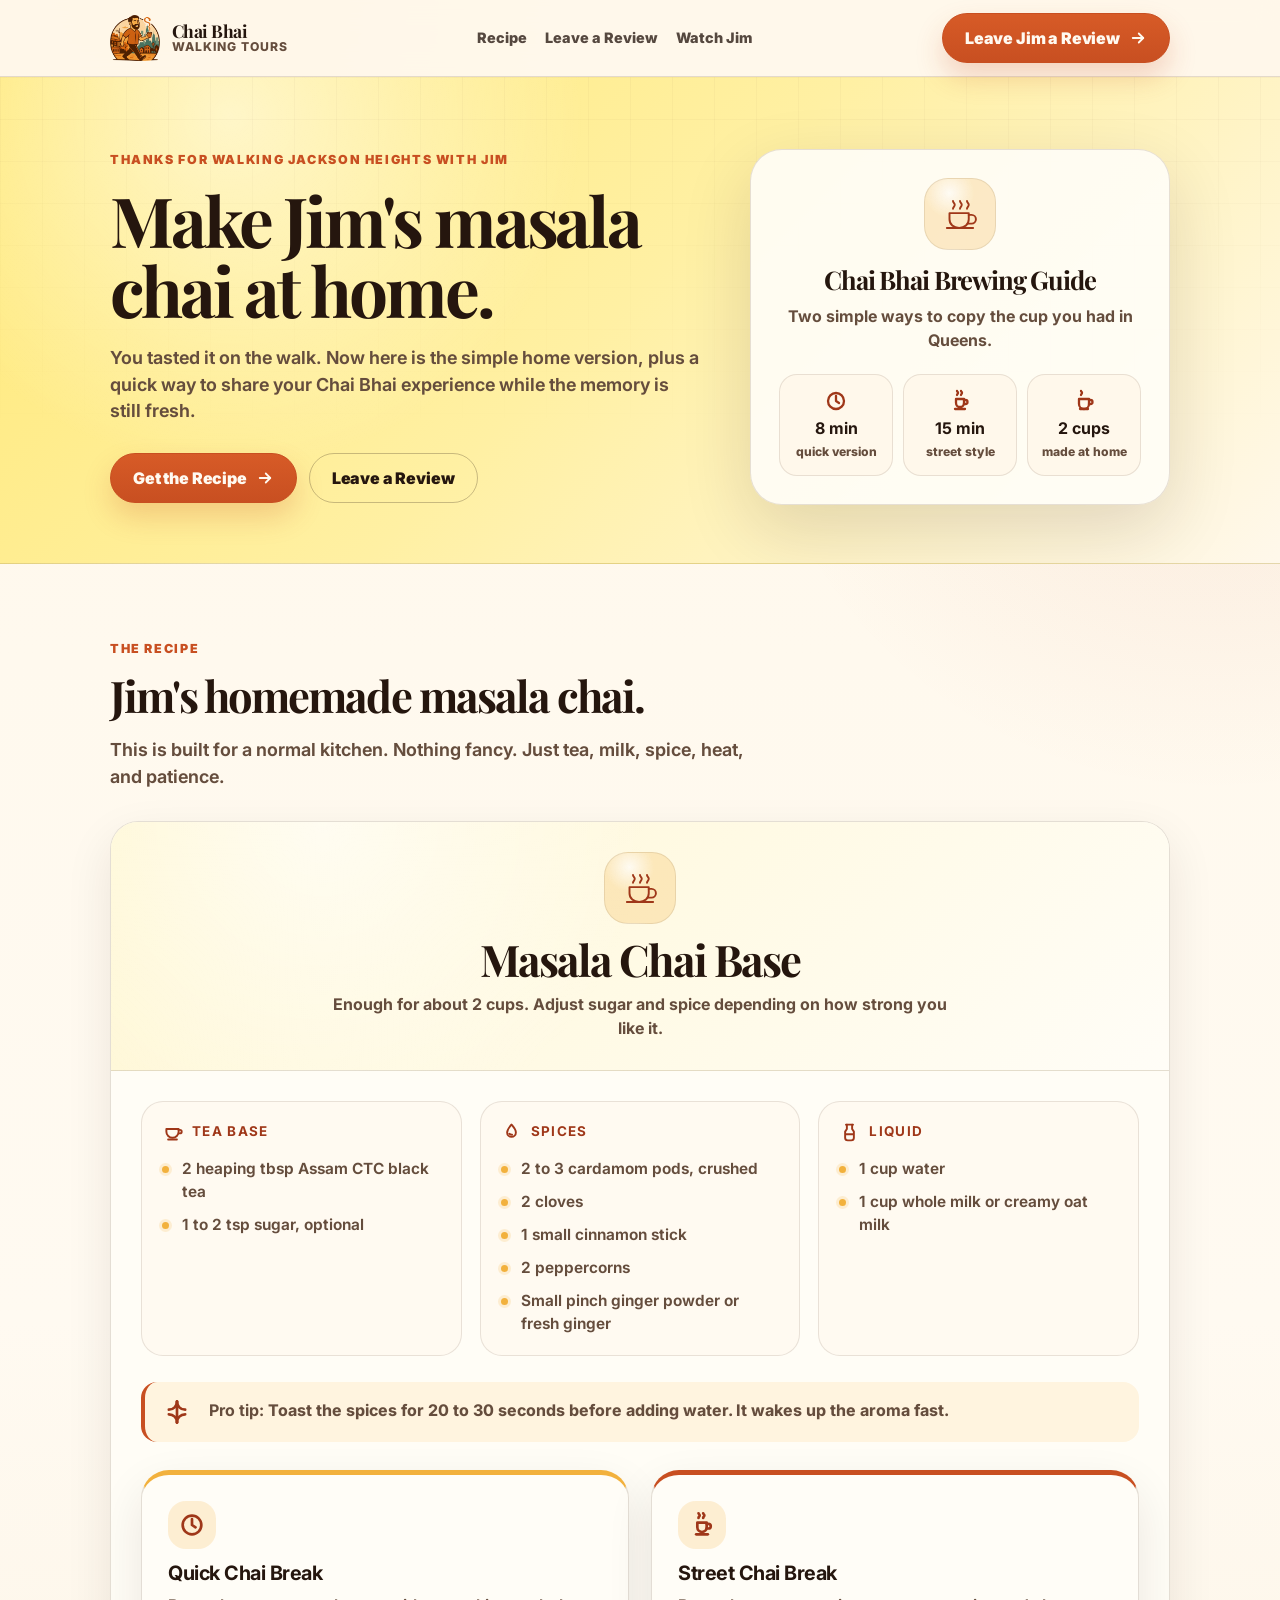
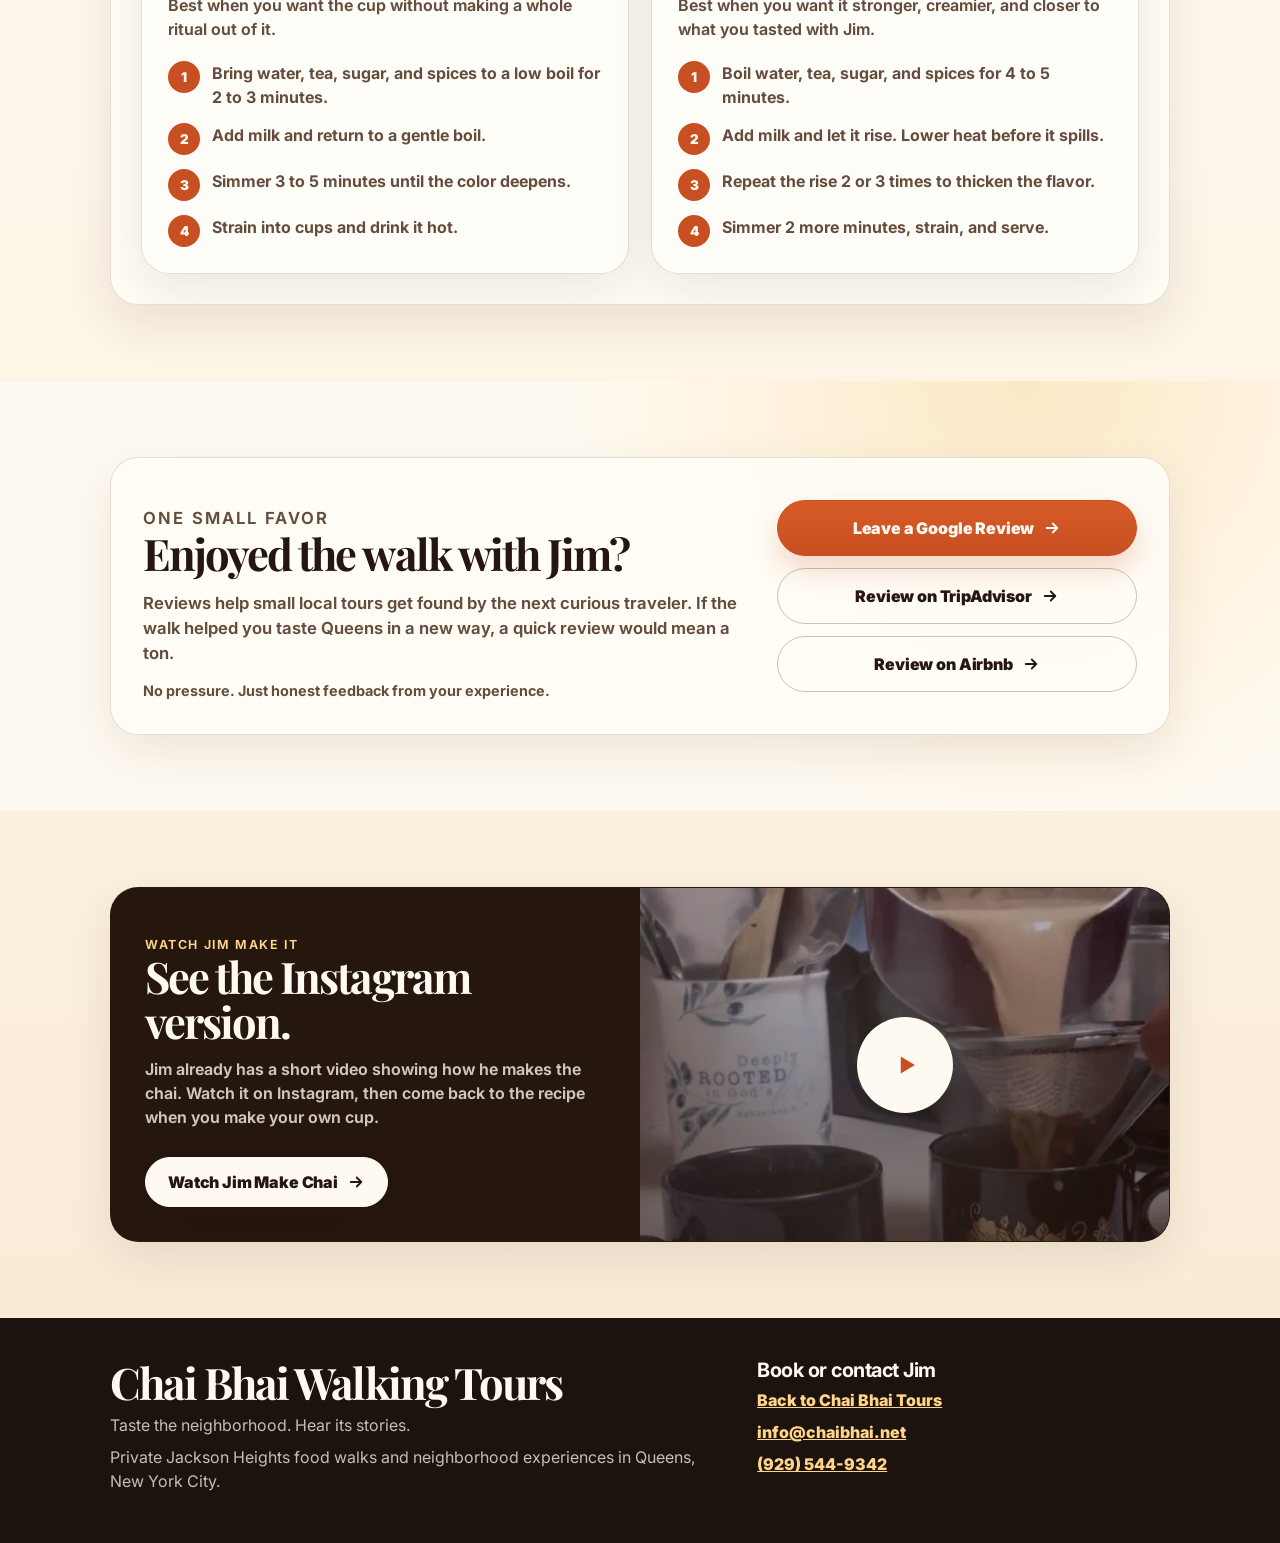
==== commit 62166c1f: "Update Assam CTC tea measurement from 1 to 2 heaping tbsp on chai page" ====
--- a/chai.html
+++ b/chai.html
@@ -7,830 +7,27 @@
   <title>Make Jim's Masala Chai at Home | Chai Bhai Walking Tours</title>
   <meta name="description" content="Make Jim's masala chai at home after your Chai Bhai Walking Tour in Jackson Heights, Queens. Get the recipe, watch the brewing guide, and leave Jim a quick review." />
 
+  <script async src="https://www.googletagmanager.com/gtag/js?id=G-D88138LXQQ"></script>
+  <script>
+    window.dataLayer = window.dataLayer || [];
+    function gtag(){dataLayer.push(arguments);}
+    gtag('js', new Date());
+    gtag('config', 'G-D88138LXQQ');
+  </script>
+
+  <link rel="canonical" href="https://chaibhai.net/chai.html" />
+
+  <meta property="og:title" content="Make Jim's Masala Chai at Home | Chai Bhai Walking Tours" />
+  <meta property="og:description" content="Make Jim's masala chai at home after your Chai Bhai Walking Tour in Jackson Heights, Queens. Get the recipe and leave Jim a review." />
+  <meta property="og:type" content="website" />
+  <meta property="og:url" content="https://chaibhai.net/chai.html" />
+  <meta property="og:image" content="https://chaibhai.net/assets/images/jackson-heights-walking-tour-og.jpg" />
+
   <link rel="preconnect" href="https://fonts.googleapis.com">
   <link rel="preconnect" href="https://fonts.gstatic.com" crossorigin>
   <link href="https://fonts.googleapis.com/css2?family=Caveat:wght@600;700&family=Inter:wght@400;500;600;700;800;900&family=Playfair+Display:wght@600;700;800&display=swap" rel="stylesheet">
 
-  <style>
-    :root {
-      --chb-ink: #25160e;
-      --chb-ink-soft: #654d3d;
-      --chb-cream: #fff8eb;
-      --chb-cream-2: #f8ead3;
-      --chb-card: #fffdf7;
-      --chb-spice: #c84f21;
-      --chb-spice-dark: #9f3719;
-      --chb-gold: #f2b13d;
-      --chb-gold-soft: #fff1c4;
-      --chb-green: #235343;
-      --chb-border: rgba(77, 47, 26, 0.15);
-      --chb-shadow: 0 24px 70px rgba(41, 24, 12, 0.14);
-      --chb-radius: 28px;
-      --chb-wrap: 1060px;
-    }
-
-    * {
-      box-sizing: border-box;
-    }
-
-    html {
-      scroll-behavior: smooth;
-    }
-
-    body {
-      margin: 0;
-      font-family: "Inter", system-ui, -apple-system, BlinkMacSystemFont, "Segoe UI", sans-serif;
-      color: var(--chb-ink);
-      background:
-        radial-gradient(circle at 10% 0%, rgba(242, 177, 61, 0.22), transparent 30rem),
-        radial-gradient(circle at 95% 10%, rgba(200, 79, 33, 0.1), transparent 30rem),
-        linear-gradient(180deg, #fff8eb 0%, #fffaf1 42%, #f8ead3 100%);
-      line-height: 1.5;
-    }
-
-    img,
-    svg {
-      display: block;
-    }
-
-    img {
-      max-width: 100%;
-    }
-
-    a {
-      color: inherit;
-      -webkit-tap-highlight-color: transparent;
-    }
-
-    .wrap {
-      width: min(var(--chb-wrap), calc(100% - 40px));
-      margin-inline: auto;
-    }
-
-    .topbar {
-      position: sticky;
-      top: 0;
-      z-index: 20;
-      background: rgba(255, 248, 235, 0.93);
-      border-bottom: 1px solid var(--chb-border);
-      backdrop-filter: blur(14px);
-    }
-
-    .nav {
-      display: flex;
-      align-items: center;
-      justify-content: space-between;
-      min-height: 76px;
-      gap: 18px;
-    }
-
-    .logo {
-      display: inline-flex;
-      align-items: center;
-      gap: 12px;
-      text-decoration: none;
-    }
-
-    .logo img {
-      width: 50px;
-      height: 50px;
-      object-fit: contain;
-    }
-
-    .logo-text {
-      display: grid;
-      line-height: 1.05;
-    }
-
-    .logo-text strong {
-      font-family: "Playfair Display", Georgia, serif;
-      font-size: 1.1rem;
-      letter-spacing: -0.03em;
-    }
-
-    .logo-text span {
-      color: var(--chb-ink-soft);
-      font-size: 0.76rem;
-      font-weight: 800;
-      letter-spacing: 0.08em;
-      text-transform: uppercase;
-    }
-
-    .nav-links {
-      display: flex;
-      align-items: center;
-      gap: 18px;
-      color: rgba(37, 22, 14, 0.78);
-      font-size: 0.9rem;
-      font-weight: 850;
-    }
-
-    .nav-links a {
-      text-decoration: none;
-    }
-
-    .nav-links a:hover {
-      color: var(--chb-spice);
-    }
-
-    .btn {
-      display: inline-flex;
-      align-items: center;
-      justify-content: center;
-      gap: 9px;
-      min-height: 50px;
-      padding: 0 22px;
-      border: 1px solid var(--chb-spice);
-      border-radius: 999px;
-      background: linear-gradient(180deg, #d75b27, var(--chb-spice));
-      color: #fffaf1;
-      font-weight: 950;
-      text-decoration: none;
-      letter-spacing: -0.01em;
-      box-shadow: 0 14px 28px rgba(200, 79, 33, 0.22);
-      transition: transform 0.18s ease, box-shadow 0.18s ease;
-    }
-
-    .btn:hover {
-      transform: translateY(-1px);
-      box-shadow: 0 18px 34px rgba(200, 79, 33, 0.28);
-    }
-
-    .btn svg {
-      width: 18px;
-      height: 18px;
-      stroke: currentColor;
-      stroke-width: 2.4;
-      stroke-linecap: round;
-      stroke-linejoin: round;
-      fill: none;
-    }
-
-    .btn-outline {
-      background: transparent;
-      color: var(--chb-ink);
-      border-color: rgba(37, 22, 14, 0.25);
-      box-shadow: none;
-    }
-
-    .btn-light {
-      background: #fffaf1;
-      color: var(--chb-ink);
-      border-color: #fffaf1;
-      box-shadow: 0 14px 28px rgba(37, 22, 14, 0.12);
-    }
-
-    .hero {
-      position: relative;
-      overflow: hidden;
-      padding: 72px 0 58px;
-      background:
-        radial-gradient(circle at 18% 8%, rgba(255, 255, 255, 0.55), transparent 22rem),
-        linear-gradient(135deg, #ffe978 0%, #fff0a3 48%, #fff8eb 100%);
-      border-bottom: 1px solid var(--chb-border);
-    }
-
-    .hero::before {
-      content: "";
-      position: absolute;
-      inset: 0;
-      background-image:
-        linear-gradient(rgba(77, 47, 26, 0.045) 1px, transparent 1px),
-        linear-gradient(90deg, rgba(77, 47, 26, 0.045) 1px, transparent 1px);
-      background-size: 42px 42px;
-      mask-image: linear-gradient(180deg, rgba(0, 0, 0, 0.7), transparent 75%);
-      pointer-events: none;
-    }
-
-    .hero-grid {
-      position: relative;
-      z-index: 1;
-      display: grid;
-      grid-template-columns: minmax(0, 1.02fr) 420px;
-      gap: 48px;
-      align-items: center;
-    }
-
-    .eyebrow {
-      margin: 0 0 14px;
-      color: var(--chb-spice);
-      font-size: 0.78rem;
-      font-weight: 950;
-      letter-spacing: 0.13em;
-      text-transform: uppercase;
-    }
-
-    h1,
-    h2,
-    h3 {
-      margin: 0;
-      letter-spacing: -0.045em;
-      line-height: 1.02;
-    }
-
-    h1,
-    h2 {
-      font-family: "Playfair Display", Georgia, serif;
-    }
-
-    h1 {
-      max-width: 740px;
-      font-size: clamp(2.55rem, 5.4vw, 5.05rem);
-    }
-
-    h2 {
-      font-size: clamp(2rem, 3.4vw, 3.2rem);
-    }
-
-    h3 {
-      font-size: 1.24rem;
-      letter-spacing: -0.025em;
-    }
-
-    .lead {
-      max-width: 650px;
-      margin: 20px 0 0;
-      color: var(--chb-ink-soft);
-      font-size: clamp(1.03rem, 1.4vw, 1.18rem);
-      font-weight: 650;
-    }
-
-    .hero-actions {
-      display: flex;
-      flex-wrap: wrap;
-      gap: 12px;
-      margin-top: 28px;
-    }
-
-    .hero-card {
-      position: relative;
-      padding: 28px;
-      border: 1px solid rgba(77, 47, 26, 0.14);
-      border-radius: 32px;
-      background: rgba(255, 253, 247, 0.92);
-      box-shadow: var(--chb-shadow);
-    }
-
-    .icon-mark {
-      display: grid;
-      place-items: center;
-      width: 72px;
-      height: 72px;
-      margin: 0 auto 16px;
-      border-radius: 24px;
-      background:
-        radial-gradient(circle at 35% 20%, rgba(255, 255, 255, 0.8), transparent 34%),
-        rgba(242, 177, 61, 0.24);
-      color: var(--chb-spice-dark);
-      border: 1px solid rgba(77, 47, 26, 0.11);
-    }
-
-    .icon-mark svg {
-      width: 42px;
-      height: 42px;
-      stroke: currentColor;
-      stroke-width: 2.2;
-      stroke-linecap: round;
-      stroke-linejoin: round;
-      fill: none;
-    }
-
-    .hero-card h2 {
-      text-align: center;
-      font-size: 1.6rem;
-    }
-
-    .hero-card p {
-      margin: 12px 0 0;
-      color: var(--chb-ink-soft);
-      text-align: center;
-      font-weight: 700;
-    }
-
-    .mini-proof {
-      display: grid;
-      grid-template-columns: repeat(3, 1fr);
-      gap: 10px;
-      margin-top: 22px;
-    }
-
-    .mini-proof div {
-      display: grid;
-      justify-items: center;
-      gap: 7px;
-      padding: 14px 10px;
-      border-radius: 18px;
-      background: #fff8eb;
-      text-align: center;
-      border: 1px solid rgba(77, 47, 26, 0.12);
-    }
-
-    .mini-proof svg {
-      width: 24px;
-      height: 24px;
-      stroke: var(--chb-spice-dark);
-      stroke-width: 2.3;
-      stroke-linecap: round;
-      stroke-linejoin: round;
-      fill: none;
-    }
-
-    .mini-proof strong {
-      display: block;
-      font-size: 1rem;
-      line-height: 1;
-    }
-
-    .mini-proof span {
-      display: block;
-      color: var(--chb-ink-soft);
-      font-size: 0.76rem;
-      font-weight: 800;
-    }
-
-    .section {
-      padding: 76px 0;
-    }
-
-    .section-intro {
-      max-width: 780px;
-      margin-bottom: 30px;
-    }
-
-    .card {
-      border: 1px solid var(--chb-border);
-      border-radius: var(--chb-radius);
-      background: rgba(255, 253, 247, 0.92);
-      box-shadow: 0 18px 48px rgba(41, 24, 12, 0.09);
-    }
-
-    .recipe-card {
-      overflow: hidden;
-    }
-
-    .recipe-header {
-      padding: 30px;
-      background:
-        radial-gradient(circle at 20% 0%, rgba(255, 255, 255, 0.65), transparent 20rem),
-        linear-gradient(135deg, #fff7d2, #fffdf7);
-      border-bottom: 1px solid var(--chb-border);
-      text-align: center;
-    }
-
-    .recipe-header .icon-mark {
-      margin-bottom: 13px;
-    }
-
-    .recipe-header p {
-      max-width: 620px;
-      margin: 10px auto 0;
-      color: var(--chb-ink-soft);
-      font-weight: 700;
-    }
-
-    .recipe-body {
-      padding: 30px;
-    }
-
-    .ingredients-grid {
-      display: grid;
-      grid-template-columns: repeat(3, minmax(0, 1fr));
-      gap: 18px;
-      margin-bottom: 26px;
-    }
-
-    .ingredient-group {
-      padding: 20px;
-      border: 1px solid rgba(77, 47, 26, 0.12);
-      border-radius: 22px;
-      background: #fffaf1;
-    }
-
-    .ingredient-group h3 {
-      display: flex;
-      align-items: center;
-      gap: 9px;
-      margin-bottom: 14px;
-      color: var(--chb-spice-dark);
-      font-size: 0.84rem;
-      font-family: "Inter", system-ui, sans-serif;
-      letter-spacing: 0.1em;
-      text-transform: uppercase;
-    }
-
-    .ingredient-group h3 svg {
-      width: 21px;
-      height: 21px;
-      stroke: currentColor;
-      stroke-width: 2.2;
-      stroke-linecap: round;
-      stroke-linejoin: round;
-      fill: none;
-    }
-
-    .ingredient-group ul,
-    .steps-list {
-      margin: 0;
-      padding: 0;
-      list-style: none;
-    }
-
-    .ingredient-group li {
-      position: relative;
-      margin-top: 10px;
-      padding-left: 20px;
-      color: var(--chb-ink-soft);
-      font-size: 0.96rem;
-      font-weight: 650;
-    }
-
-    .ingredient-group li::before {
-      content: "";
-      position: absolute;
-      left: 0;
-      top: 0.62em;
-      width: 7px;
-      height: 7px;
-      border-radius: 999px;
-      background: var(--chb-gold);
-      box-shadow: 0 0 0 3px rgba(242, 177, 61, 0.18);
-    }
-
-    .tip {
-      margin: 0;
-      display: grid;
-      grid-template-columns: 34px minmax(0, 1fr);
-      gap: 12px;
-      align-items: start;
-      padding: 16px 18px;
-      border-left: 4px solid var(--chb-spice);
-      border-radius: 16px;
-      background: #fff4df;
-      color: var(--chb-ink-soft);
-      font-weight: 750;
-    }
-
-    .tip svg {
-      width: 28px;
-      height: 28px;
-      stroke: var(--chb-spice-dark);
-      stroke-width: 2.3;
-      stroke-linecap: round;
-      stroke-linejoin: round;
-      fill: none;
-    }
-
-    .steps-grid {
-      display: grid;
-      grid-template-columns: 1fr 1fr;
-      gap: 22px;
-      margin-top: 28px;
-    }
-
-    .steps-card {
-      padding: 26px;
-    }
-
-    .steps-card.quick {
-      border-top: 5px solid var(--chb-gold);
-    }
-
-    .steps-card.street {
-      border-top: 5px solid var(--chb-spice);
-    }
-
-    .steps-card .step-icon {
-      display: inline-grid;
-      place-items: center;
-      width: 48px;
-      height: 48px;
-      margin-bottom: 14px;
-      border-radius: 18px;
-      background: rgba(242, 177, 61, 0.2);
-      color: var(--chb-spice-dark);
-    }
-
-    .steps-card .step-icon svg {
-      width: 28px;
-      height: 28px;
-      stroke: currentColor;
-      stroke-width: 2.3;
-      stroke-linecap: round;
-      stroke-linejoin: round;
-      fill: none;
-    }
-
-    .steps-card p {
-      margin: 10px 0 20px;
-      color: var(--chb-ink-soft);
-      font-weight: 650;
-    }
-
-    .steps-list {
-      display: grid;
-      gap: 14px;
-    }
-
-    .steps-list li {
-      display: grid;
-      grid-template-columns: 32px minmax(0, 1fr);
-      gap: 12px;
-      align-items: start;
-      color: var(--chb-ink-soft);
-      font-weight: 700;
-    }
-
-    .steps-list span {
-      display: grid;
-      place-items: center;
-      width: 32px;
-      height: 32px;
-      border-radius: 50%;
-      background: var(--chb-spice);
-      color: #fffaf1;
-      font-size: 0.84rem;
-      font-weight: 950;
-    }
-
-    .review-section {
-      background:
-        radial-gradient(circle at 80% 0%, rgba(242, 177, 61, 0.24), transparent 28rem),
-        #fffaf1;
-    }
-
-    .review-card {
-      display: grid;
-      grid-template-columns: minmax(0, 1fr) 360px;
-      gap: 32px;
-      padding: 32px;
-      align-items: center;
-    }
-
-    .review-card p {
-      max-width: 660px;
-      margin: 16px 0 0;
-      color: var(--chb-ink-soft);
-      font-size: 1.04rem;
-      font-weight: 650;
-    }
-
-    .review-buttons {
-      display: grid;
-      gap: 12px;
-    }
-
-    .review-buttons .btn {
-      width: 100%;
-      min-height: 56px;
-    }
-
-    .review-note {
-      margin-top: 14px !important;
-      font-size: 0.9rem !important;
-      font-weight: 700 !important;
-    }
-
-    .video-card {
-      display: grid;
-      grid-template-columns: 1fr 1fr;
-      gap: 0;
-      overflow: hidden;
-      background: var(--chb-ink);
-      color: #fffaf1;
-    }
-
-    .video-copy {
-      padding: 34px;
-    }
-
-    .video-copy .eyebrow {
-      color: #ffd58a;
-    }
-
-    .video-copy p {
-      margin: 14px 0 0;
-      color: rgba(255, 250, 241, 0.78);
-      font-weight: 650;
-    }
-
-    .video-box {
-      position: relative;
-      min-height: 320px;
-      display: grid;
-      place-items: center;
-      overflow: hidden;
-      isolation: isolate;
-      background: var(--chb-ink);
-    }
-
-    .video-box img {
-      position: absolute;
-      inset: 0;
-      z-index: 0;
-      width: 100%;
-      height: 100%;
-      object-fit: cover;
-    }
-
-    .video-box::after {
-      content: "";
-      position: absolute;
-      inset: 0;
-      z-index: 1;
-      background:
-        radial-gradient(circle at 50% 42%, rgba(255, 255, 255, 0.12), transparent 18rem),
-        linear-gradient(180deg, rgba(37, 22, 14, 0.16), rgba(37, 22, 14, 0.58));
-      pointer-events: none;
-    }
-
-    .play {
-      position: relative;
-      z-index: 2;
-      display: grid;
-      place-items: center;
-      width: 96px;
-      height: 96px;
-      border-radius: 50%;
-      background: #fffaf1;
-      color: var(--chb-spice);
-      box-shadow: 0 18px 50px rgba(0, 0, 0, 0.25);
-      text-decoration: none;
-    }
-
-    .play svg {
-      width: 34px;
-      height: 34px;
-      fill: currentColor;
-    }
-
-    .footer {
-      padding: 42px 0;
-      background: #1d130e;
-      color: rgba(255, 250, 241, 0.74);
-    }
-
-    .footer-grid {
-      display: grid;
-      grid-template-columns: 1.2fr 0.8fr;
-      gap: 28px;
-      align-items: start;
-    }
-
-    .footer h2,
-    .footer h3 {
-      color: #fffaf1;
-    }
-
-    .footer p {
-      margin: 8px 0;
-    }
-
-    .footer a {
-      color: #ffd58a;
-      font-weight: 850;
-    }
-
-    .sticky-review {
-      position: fixed;
-      left: 12px;
-      right: 12px;
-      bottom: 12px;
-      z-index: 30;
-      display: none;
-      align-items: center;
-      justify-content: space-between;
-      gap: 12px;
-      padding: 12px;
-      border: 1px solid var(--chb-border);
-      border-radius: 22px;
-      background: rgba(255, 253, 247, 0.96);
-      box-shadow: 0 18px 50px rgba(0, 0, 0, 0.18);
-      backdrop-filter: blur(16px);
-    }
-
-    .sticky-review strong,
-    .sticky-review span {
-      display: block;
-    }
-
-    .sticky-review strong {
-      font-size: 0.9rem;
-      line-height: 1.15;
-    }
-
-    .sticky-review span {
-      color: var(--chb-ink-soft);
-      font-size: 0.76rem;
-      font-weight: 750;
-    }
-
-    .sticky-review .btn {
-      min-height: 44px;
-      padding-inline: 16px;
-      white-space: nowrap;
-    }
-
-    @media (max-width: 900px) {
-      .hero-grid,
-      .review-card,
-      .video-card,
-      .footer-grid {
-        grid-template-columns: 1fr;
-      }
-
-      .hero-card {
-        max-width: 520px;
-      }
-
-      .ingredients-grid {
-        grid-template-columns: 1fr;
-      }
-
-      .steps-grid {
-        grid-template-columns: 1fr;
-      }
-
-      .nav-links {
-        display: none;
-      }
-    }
-
-    @media (max-width: 640px) {
-      body {
-        padding-bottom: 84px;
-      }
-
-      .wrap {
-        width: calc(100% - 28px);
-      }
-
-      .nav {
-        min-height: 66px;
-      }
-
-      .logo img {
-        width: 42px;
-        height: 42px;
-      }
-
-      .logo-text strong {
-        font-size: 1rem;
-      }
-
-      .logo-text span {
-        font-size: 0.68rem;
-      }
-
-      .nav .btn {
-        display: none;
-      }
-
-      .hero {
-        padding: 42px 0 38px;
-      }
-
-      h1 {
-        font-size: clamp(2.25rem, 12vw, 3.1rem);
-      }
-
-      h2 {
-        font-size: clamp(1.8rem, 9vw, 2.35rem);
-      }
-
-      .lead {
-        font-size: 1rem;
-        line-height: 1.45;
-      }
-
-      .hero-actions .btn {
-        width: 100%;
-      }
-
-      .section {
-        padding: 56px 0;
-      }
-
-      .recipe-body,
-      .recipe-header,
-      .steps-card,
-      .review-card,
-      .video-copy {
-        padding: 22px;
-      }
-
-      .mini-proof {
-        grid-template-columns: 1fr;
-      }
-
-      .video-box {
-        min-height: 220px;
-      }
-
-      .sticky-review {
-        display: flex;
-      }
-    }
-  </style>
+  <link rel="stylesheet" href="./chai.css" />
 </head>
 
 <body>
@@ -941,7 +138,7 @@
                   Tea base
                 </h3>
                 <ul>
-                  <li>1 heaping tbsp Assam CTC black tea</li>
+                  <li>2 heaping tbsp Assam CTC black tea</li>
                   <li>1 to 2 tsp sugar, optional</li>
                 </ul>
               </div>
--- a/chai.css
+++ b/chai.css
@@ -0,0 +1,818 @@
+:root {
+  --chb-ink: #25160e;
+  --chb-ink-soft: #654d3d;
+  --chb-cream: #fff8eb;
+  --chb-cream-2: #f8ead3;
+  --chb-card: #fffdf7;
+  --chb-spice: #c84f21;
+  --chb-spice-dark: #9f3719;
+  --chb-gold: #f2b13d;
+  --chb-gold-soft: #fff1c4;
+  --chb-green: #235343;
+  --chb-border: rgba(77, 47, 26, 0.15);
+  --chb-shadow: 0 24px 70px rgba(41, 24, 12, 0.14);
+  --chb-radius: 28px;
+  --chb-wrap: 1060px;
+}
+
+* {
+  box-sizing: border-box;
+}
+
+html {
+  scroll-behavior: smooth;
+}
+
+body {
+  margin: 0;
+  font-family: "Inter", system-ui, -apple-system, BlinkMacSystemFont, "Segoe UI", sans-serif;
+  color: var(--chb-ink);
+  background:
+    radial-gradient(circle at 10% 0%, rgba(242, 177, 61, 0.22), transparent 30rem),
+    radial-gradient(circle at 95% 10%, rgba(200, 79, 33, 0.1), transparent 30rem),
+    linear-gradient(180deg, #fff8eb 0%, #fffaf1 42%, #f8ead3 100%);
+  line-height: 1.5;
+}
+
+img,
+svg {
+  display: block;
+}
+
+img {
+  max-width: 100%;
+}
+
+a {
+  color: inherit;
+  -webkit-tap-highlight-color: transparent;
+}
+
+.wrap {
+  width: min(var(--chb-wrap), calc(100% - 40px));
+  margin-inline: auto;
+}
+
+.topbar {
+  position: sticky;
+  top: 0;
+  z-index: 20;
+  background: rgba(255, 248, 235, 0.93);
+  border-bottom: 1px solid var(--chb-border);
+  backdrop-filter: blur(14px);
+}
+
+.nav {
+  display: flex;
+  align-items: center;
+  justify-content: space-between;
+  min-height: 76px;
+  gap: 18px;
+}
+
+.logo {
+  display: inline-flex;
+  align-items: center;
+  gap: 12px;
+  text-decoration: none;
+}
+
+.logo img {
+  width: 50px;
+  height: 50px;
+  object-fit: contain;
+}
+
+.logo-text {
+  display: grid;
+  line-height: 1.05;
+}
+
+.logo-text strong {
+  font-family: "Playfair Display", Georgia, serif;
+  font-size: 1.1rem;
+  letter-spacing: -0.03em;
+}
+
+.logo-text span {
+  color: var(--chb-ink-soft);
+  font-size: 0.76rem;
+  font-weight: 800;
+  letter-spacing: 0.08em;
+  text-transform: uppercase;
+}
+
+.nav-links {
+  display: flex;
+  align-items: center;
+  gap: 18px;
+  color: rgba(37, 22, 14, 0.78);
+  font-size: 0.9rem;
+  font-weight: 850;
+}
+
+.nav-links a {
+  text-decoration: none;
+}
+
+.nav-links a:hover {
+  color: var(--chb-spice);
+}
+
+.btn {
+  display: inline-flex;
+  align-items: center;
+  justify-content: center;
+  gap: 9px;
+  min-height: 50px;
+  padding: 0 22px;
+  border: 1px solid var(--chb-spice);
+  border-radius: 999px;
+  background: linear-gradient(180deg, #d75b27, var(--chb-spice));
+  color: #fffaf1;
+  font-weight: 950;
+  text-decoration: none;
+  letter-spacing: -0.01em;
+  box-shadow: 0 14px 28px rgba(200, 79, 33, 0.22);
+  transition: transform 0.18s ease, box-shadow 0.18s ease;
+}
+
+.btn:hover {
+  transform: translateY(-1px);
+  box-shadow: 0 18px 34px rgba(200, 79, 33, 0.28);
+}
+
+.btn svg {
+  width: 18px;
+  height: 18px;
+  stroke: currentColor;
+  stroke-width: 2.4;
+  stroke-linecap: round;
+  stroke-linejoin: round;
+  fill: none;
+}
+
+.btn-outline {
+  background: transparent;
+  color: var(--chb-ink);
+  border-color: rgba(37, 22, 14, 0.25);
+  box-shadow: none;
+}
+
+.btn-light {
+  background: #fffaf1;
+  color: var(--chb-ink);
+  border-color: #fffaf1;
+  box-shadow: 0 14px 28px rgba(37, 22, 14, 0.12);
+}
+
+.hero {
+  position: relative;
+  overflow: hidden;
+  padding: 72px 0 58px;
+  background:
+    radial-gradient(circle at 18% 8%, rgba(255, 255, 255, 0.55), transparent 22rem),
+    linear-gradient(135deg, #ffe978 0%, #fff0a3 48%, #fff8eb 100%);
+  border-bottom: 1px solid var(--chb-border);
+}
+
+.hero::before {
+  content: "";
+  position: absolute;
+  inset: 0;
+  background-image:
+    linear-gradient(rgba(77, 47, 26, 0.045) 1px, transparent 1px),
+    linear-gradient(90deg, rgba(77, 47, 26, 0.045) 1px, transparent 1px);
+  background-size: 42px 42px;
+  mask-image: linear-gradient(180deg, rgba(0, 0, 0, 0.7), transparent 75%);
+  pointer-events: none;
+}
+
+.hero-grid {
+  position: relative;
+  z-index: 1;
+  display: grid;
+  grid-template-columns: minmax(0, 1.02fr) 420px;
+  gap: 48px;
+  align-items: center;
+}
+
+.eyebrow {
+  margin: 0 0 14px;
+  color: var(--chb-spice);
+  font-size: 0.78rem;
+  font-weight: 950;
+  letter-spacing: 0.13em;
+  text-transform: uppercase;
+}
+
+h1,
+h2,
+h3 {
+  margin: 0;
+  letter-spacing: -0.045em;
+  line-height: 1.02;
+}
+
+h1,
+h2 {
+  font-family: "Playfair Display", Georgia, serif;
+}
+
+h1 {
+  max-width: 740px;
+  font-size: clamp(2.55rem, 5.4vw, 5.05rem);
+}
+
+h2 {
+  font-size: clamp(2rem, 3.4vw, 3.2rem);
+}
+
+h3 {
+  font-size: 1.24rem;
+  letter-spacing: -0.025em;
+}
+
+.lead {
+  max-width: 650px;
+  margin: 20px 0 0;
+  color: var(--chb-ink-soft);
+  font-size: clamp(1.03rem, 1.4vw, 1.18rem);
+  font-weight: 650;
+}
+
+.hero-actions {
+  display: flex;
+  flex-wrap: wrap;
+  gap: 12px;
+  margin-top: 28px;
+}
+
+.hero-card {
+  position: relative;
+  padding: 28px;
+  border: 1px solid rgba(77, 47, 26, 0.14);
+  border-radius: 32px;
+  background: rgba(255, 253, 247, 0.92);
+  box-shadow: var(--chb-shadow);
+}
+
+.icon-mark {
+  display: grid;
+  place-items: center;
+  width: 72px;
+  height: 72px;
+  margin: 0 auto 16px;
+  border-radius: 24px;
+  background:
+    radial-gradient(circle at 35% 20%, rgba(255, 255, 255, 0.8), transparent 34%),
+    rgba(242, 177, 61, 0.24);
+  color: var(--chb-spice-dark);
+  border: 1px solid rgba(77, 47, 26, 0.11);
+}
+
+.icon-mark svg {
+  width: 42px;
+  height: 42px;
+  stroke: currentColor;
+  stroke-width: 2.2;
+  stroke-linecap: round;
+  stroke-linejoin: round;
+  fill: none;
+}
+
+.hero-card h2 {
+  text-align: center;
+  font-size: 1.6rem;
+}
+
+.hero-card p {
+  margin: 12px 0 0;
+  color: var(--chb-ink-soft);
+  text-align: center;
+  font-weight: 700;
+}
+
+.mini-proof {
+  display: grid;
+  grid-template-columns: repeat(3, 1fr);
+  gap: 10px;
+  margin-top: 22px;
+}
+
+.mini-proof div {
+  display: grid;
+  justify-items: center;
+  gap: 7px;
+  padding: 14px 10px;
+  border-radius: 18px;
+  background: #fff8eb;
+  text-align: center;
+  border: 1px solid rgba(77, 47, 26, 0.12);
+}
+
+.mini-proof svg {
+  width: 24px;
+  height: 24px;
+  stroke: var(--chb-spice-dark);
+  stroke-width: 2.3;
+  stroke-linecap: round;
+  stroke-linejoin: round;
+  fill: none;
+}
+
+.mini-proof strong {
+  display: block;
+  font-size: 1rem;
+  line-height: 1;
+}
+
+.mini-proof span {
+  display: block;
+  color: var(--chb-ink-soft);
+  font-size: 0.76rem;
+  font-weight: 800;
+}
+
+.section {
+  padding: 76px 0;
+}
+
+.section-intro {
+  max-width: 780px;
+  margin-bottom: 30px;
+}
+
+.card {
+  border: 1px solid var(--chb-border);
+  border-radius: var(--chb-radius);
+  background: rgba(255, 253, 247, 0.92);
+  box-shadow: 0 18px 48px rgba(41, 24, 12, 0.09);
+}
+
+.recipe-card {
+  overflow: hidden;
+}
+
+.recipe-header {
+  padding: 30px;
+  background:
+    radial-gradient(circle at 20% 0%, rgba(255, 255, 255, 0.65), transparent 20rem),
+    linear-gradient(135deg, #fff7d2, #fffdf7);
+  border-bottom: 1px solid var(--chb-border);
+  text-align: center;
+}
+
+.recipe-header .icon-mark {
+  margin-bottom: 13px;
+}
+
+.recipe-header p {
+  max-width: 620px;
+  margin: 10px auto 0;
+  color: var(--chb-ink-soft);
+  font-weight: 700;
+}
+
+.recipe-body {
+  padding: 30px;
+}
+
+.ingredients-grid {
+  display: grid;
+  grid-template-columns: repeat(3, minmax(0, 1fr));
+  gap: 18px;
+  margin-bottom: 26px;
+}
+
+.ingredient-group {
+  padding: 20px;
+  border: 1px solid rgba(77, 47, 26, 0.12);
+  border-radius: 22px;
+  background: #fffaf1;
+}
+
+.ingredient-group h3 {
+  display: flex;
+  align-items: center;
+  gap: 9px;
+  margin-bottom: 14px;
+  color: var(--chb-spice-dark);
+  font-size: 0.84rem;
+  font-family: "Inter", system-ui, sans-serif;
+  letter-spacing: 0.1em;
+  text-transform: uppercase;
+}
+
+.ingredient-group h3 svg {
+  width: 21px;
+  height: 21px;
+  stroke: currentColor;
+  stroke-width: 2.2;
+  stroke-linecap: round;
+  stroke-linejoin: round;
+  fill: none;
+}
+
+.ingredient-group ul,
+.steps-list {
+  margin: 0;
+  padding: 0;
+  list-style: none;
+}
+
+.ingredient-group li {
+  position: relative;
+  margin-top: 10px;
+  padding-left: 20px;
+  color: var(--chb-ink-soft);
+  font-size: 0.96rem;
+  font-weight: 650;
+}
+
+.ingredient-group li::before {
+  content: "";
+  position: absolute;
+  left: 0;
+  top: 0.62em;
+  width: 7px;
+  height: 7px;
+  border-radius: 999px;
+  background: var(--chb-gold);
+  box-shadow: 0 0 0 3px rgba(242, 177, 61, 0.18);
+}
+
+.tip {
+  margin: 0;
+  display: grid;
+  grid-template-columns: 34px minmax(0, 1fr);
+  gap: 12px;
+  align-items: start;
+  padding: 16px 18px;
+  border-left: 4px solid var(--chb-spice);
+  border-radius: 16px;
+  background: #fff4df;
+  color: var(--chb-ink-soft);
+  font-weight: 750;
+}
+
+.tip svg {
+  width: 28px;
+  height: 28px;
+  stroke: var(--chb-spice-dark);
+  stroke-width: 2.3;
+  stroke-linecap: round;
+  stroke-linejoin: round;
+  fill: none;
+}
+
+.steps-grid {
+  display: grid;
+  grid-template-columns: 1fr 1fr;
+  gap: 22px;
+  margin-top: 28px;
+}
+
+.steps-card {
+  padding: 26px;
+}
+
+.steps-card.quick {
+  border-top: 5px solid var(--chb-gold);
+}
+
+.steps-card.street {
+  border-top: 5px solid var(--chb-spice);
+}
+
+.steps-card .step-icon {
+  display: inline-grid;
+  place-items: center;
+  width: 48px;
+  height: 48px;
+  margin-bottom: 14px;
+  border-radius: 18px;
+  background: rgba(242, 177, 61, 0.2);
+  color: var(--chb-spice-dark);
+}
+
+.steps-card .step-icon svg {
+  width: 28px;
+  height: 28px;
+  stroke: currentColor;
+  stroke-width: 2.3;
+  stroke-linecap: round;
+  stroke-linejoin: round;
+  fill: none;
+}
+
+.steps-card p {
+  margin: 10px 0 20px;
+  color: var(--chb-ink-soft);
+  font-weight: 650;
+}
+
+.steps-list {
+  display: grid;
+  gap: 14px;
+}
+
+.steps-list li {
+  display: grid;
+  grid-template-columns: 32px minmax(0, 1fr);
+  gap: 12px;
+  align-items: start;
+  color: var(--chb-ink-soft);
+  font-weight: 700;
+}
+
+.steps-list span {
+  display: grid;
+  place-items: center;
+  width: 32px;
+  height: 32px;
+  border-radius: 50%;
+  background: var(--chb-spice);
+  color: #fffaf1;
+  font-size: 0.84rem;
+  font-weight: 950;
+}
+
+.review-section {
+  background:
+    radial-gradient(circle at 80% 0%, rgba(242, 177, 61, 0.24), transparent 28rem),
+    #fffaf1;
+}
+
+.review-card {
+  display: grid;
+  grid-template-columns: minmax(0, 1fr) 360px;
+  gap: 32px;
+  padding: 32px;
+  align-items: center;
+}
+
+.review-card p {
+  max-width: 660px;
+  margin: 16px 0 0;
+  color: var(--chb-ink-soft);
+  font-size: 1.04rem;
+  font-weight: 650;
+}
+
+.review-buttons {
+  display: grid;
+  gap: 12px;
+}
+
+.review-buttons .btn {
+  width: 100%;
+  min-height: 56px;
+}
+
+.review-note {
+  margin-top: 14px !important;
+  font-size: 0.9rem !important;
+  font-weight: 700 !important;
+}
+
+.video-card {
+  display: grid;
+  grid-template-columns: 1fr 1fr;
+  gap: 0;
+  overflow: hidden;
+  background: var(--chb-ink);
+  color: #fffaf1;
+}
+
+.video-copy {
+  padding: 34px;
+}
+
+.video-copy .eyebrow {
+  color: #ffd58a;
+}
+
+.video-copy p {
+  margin: 14px 0 0;
+  color: rgba(255, 250, 241, 0.78);
+  font-weight: 650;
+}
+
+.video-box {
+  position: relative;
+  min-height: 320px;
+  display: grid;
+  place-items: center;
+  overflow: hidden;
+  isolation: isolate;
+  background: var(--chb-ink);
+}
+
+.video-box img {
+  position: absolute;
+  inset: 0;
+  z-index: 0;
+  width: 100%;
+  height: 100%;
+  object-fit: cover;
+}
+
+.video-box::after {
+  content: "";
+  position: absolute;
+  inset: 0;
+  z-index: 1;
+  background:
+    radial-gradient(circle at 50% 42%, rgba(255, 255, 255, 0.12), transparent 18rem),
+    linear-gradient(180deg, rgba(37, 22, 14, 0.16), rgba(37, 22, 14, 0.58));
+  pointer-events: none;
+}
+
+.play {
+  position: relative;
+  z-index: 2;
+  display: grid;
+  place-items: center;
+  width: 96px;
+  height: 96px;
+  border-radius: 50%;
+  background: #fffaf1;
+  color: var(--chb-spice);
+  box-shadow: 0 18px 50px rgba(0, 0, 0, 0.25);
+  text-decoration: none;
+}
+
+.play svg {
+  width: 34px;
+  height: 34px;
+  fill: currentColor;
+}
+
+.footer {
+  padding: 42px 0;
+  background: #1d130e;
+  color: rgba(255, 250, 241, 0.74);
+}
+
+.footer-grid {
+  display: grid;
+  grid-template-columns: 1.2fr 0.8fr;
+  gap: 28px;
+  align-items: start;
+}
+
+.footer h2,
+.footer h3 {
+  color: #fffaf1;
+}
+
+.footer p {
+  margin: 8px 0;
+}
+
+.footer a {
+  color: #ffd58a;
+  font-weight: 850;
+}
+
+.sticky-review {
+  position: fixed;
+  left: 12px;
+  right: 12px;
+  bottom: 12px;
+  z-index: 30;
+  display: none;
+  align-items: center;
+  justify-content: space-between;
+  gap: 12px;
+  padding: 12px;
+  border: 1px solid var(--chb-border);
+  border-radius: 22px;
+  background: rgba(255, 253, 247, 0.96);
+  box-shadow: 0 18px 50px rgba(0, 0, 0, 0.18);
+  backdrop-filter: blur(16px);
+}
+
+.sticky-review strong,
+.sticky-review span {
+  display: block;
+}
+
+.sticky-review strong {
+  font-size: 0.9rem;
+  line-height: 1.15;
+}
+
+.sticky-review span {
+  color: var(--chb-ink-soft);
+  font-size: 0.76rem;
+  font-weight: 750;
+}
+
+.sticky-review .btn {
+  min-height: 44px;
+  padding-inline: 16px;
+  white-space: nowrap;
+}
+
+@media (max-width: 900px) {
+  .hero-grid,
+  .review-card,
+  .video-card,
+  .footer-grid {
+    grid-template-columns: 1fr;
+  }
+
+  .hero-card {
+    max-width: 520px;
+  }
+
+  .ingredients-grid {
+    grid-template-columns: 1fr;
+  }
+
+  .steps-grid {
+    grid-template-columns: 1fr;
+  }
+
+  .nav-links {
+    display: none;
+  }
+}
+
+@media (max-width: 640px) {
+  body {
+    padding-bottom: 84px;
+  }
+
+  .wrap {
+    width: calc(100% - 28px);
+  }
+
+  .nav {
+    min-height: 66px;
+  }
+
+  .logo img {
+    width: 42px;
+    height: 42px;
+  }
+
+  .logo-text strong {
+    font-size: 1rem;
+  }
+
+  .logo-text span {
+    font-size: 0.68rem;
+  }
+
+  .nav .btn {
+    display: none;
+  }
+
+  .hero {
+    padding: 42px 0 38px;
+  }
+
+  h1 {
+    font-size: clamp(2.25rem, 12vw, 3.1rem);
+  }
+
+  h2 {
+    font-size: clamp(1.8rem, 9vw, 2.35rem);
+  }
+
+  .lead {
+    font-size: 1rem;
+    line-height: 1.45;
+  }
+
+  .hero-actions .btn {
+    width: 100%;
+  }
+
+  .section {
+    padding: 56px 0;
+  }
+
+  .recipe-body,
+  .recipe-header,
+  .steps-card,
+  .review-card,
+  .video-copy {
+    padding: 22px;
+  }
+
+  .mini-proof {
+    grid-template-columns: 1fr;
+  }
+
+  .video-box {
+    min-height: 220px;
+  }
+
+  .sticky-review {
+    display: flex;
+  }
+}
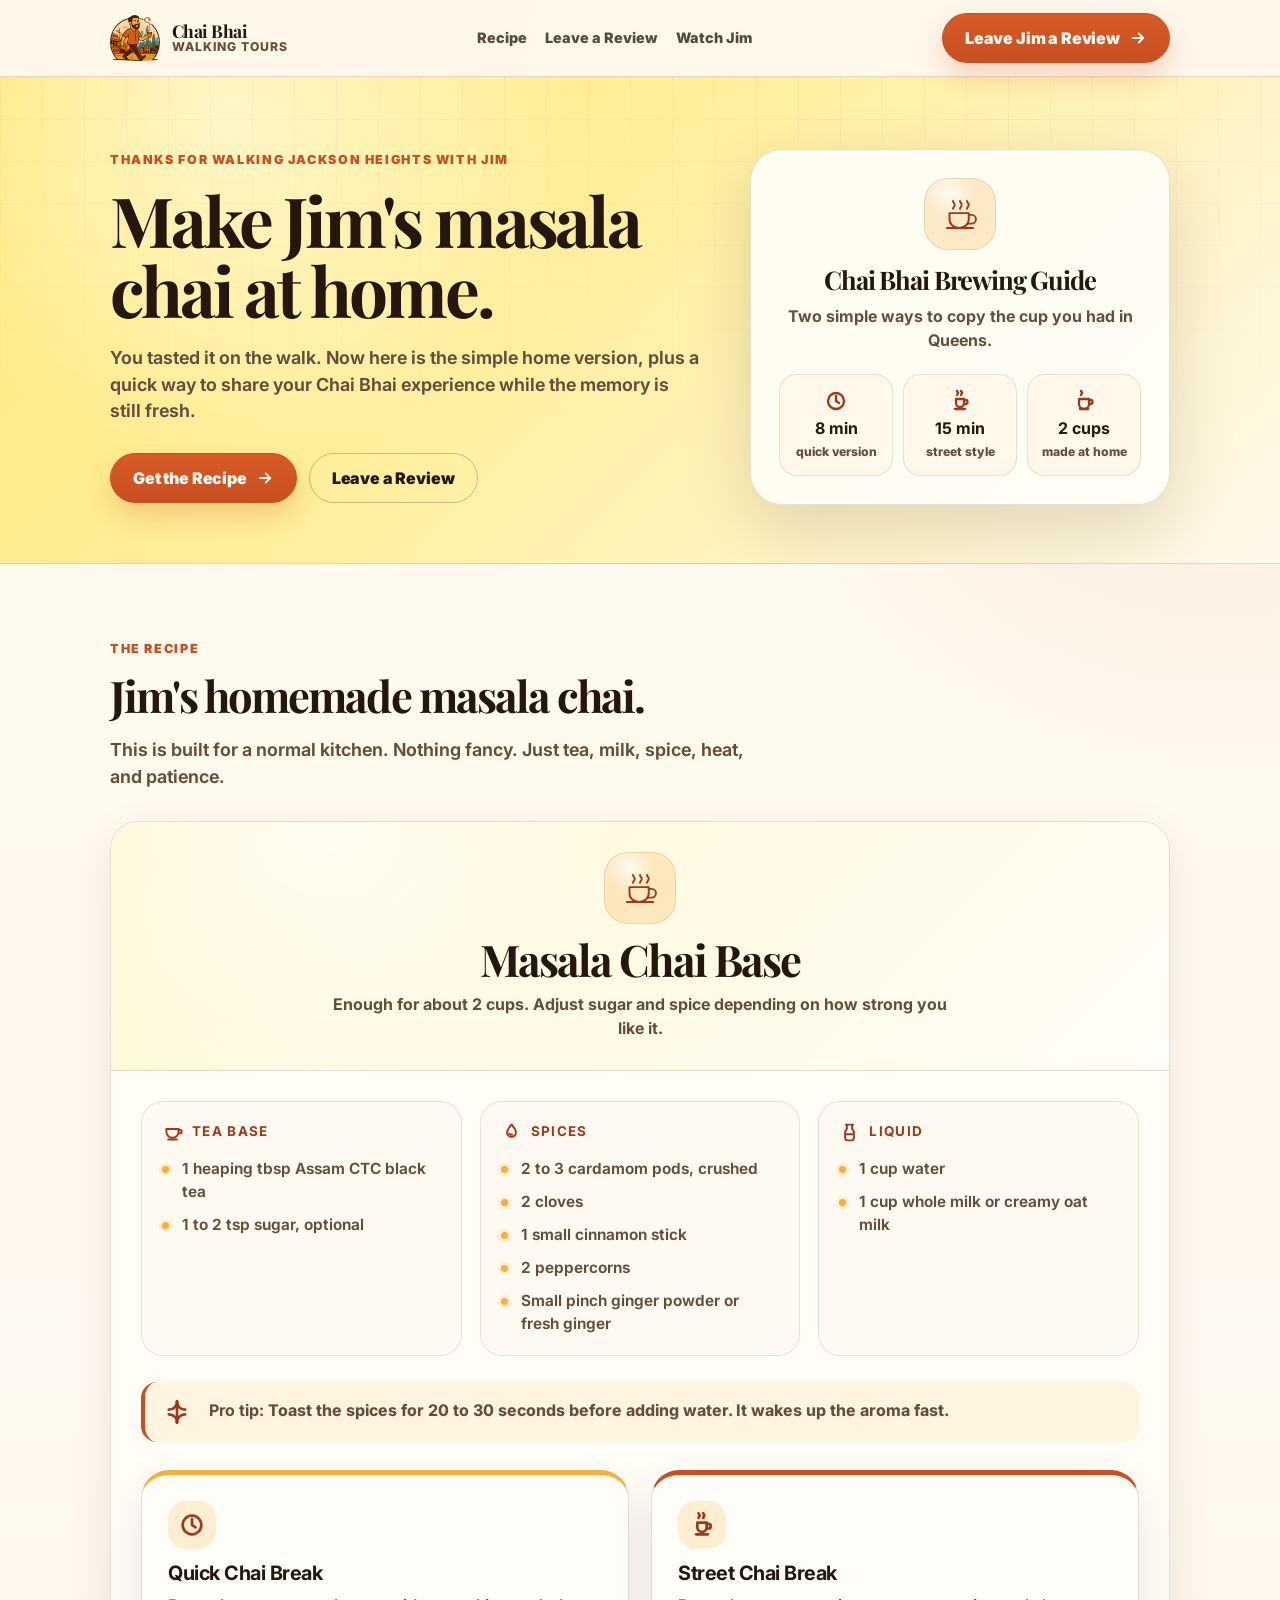
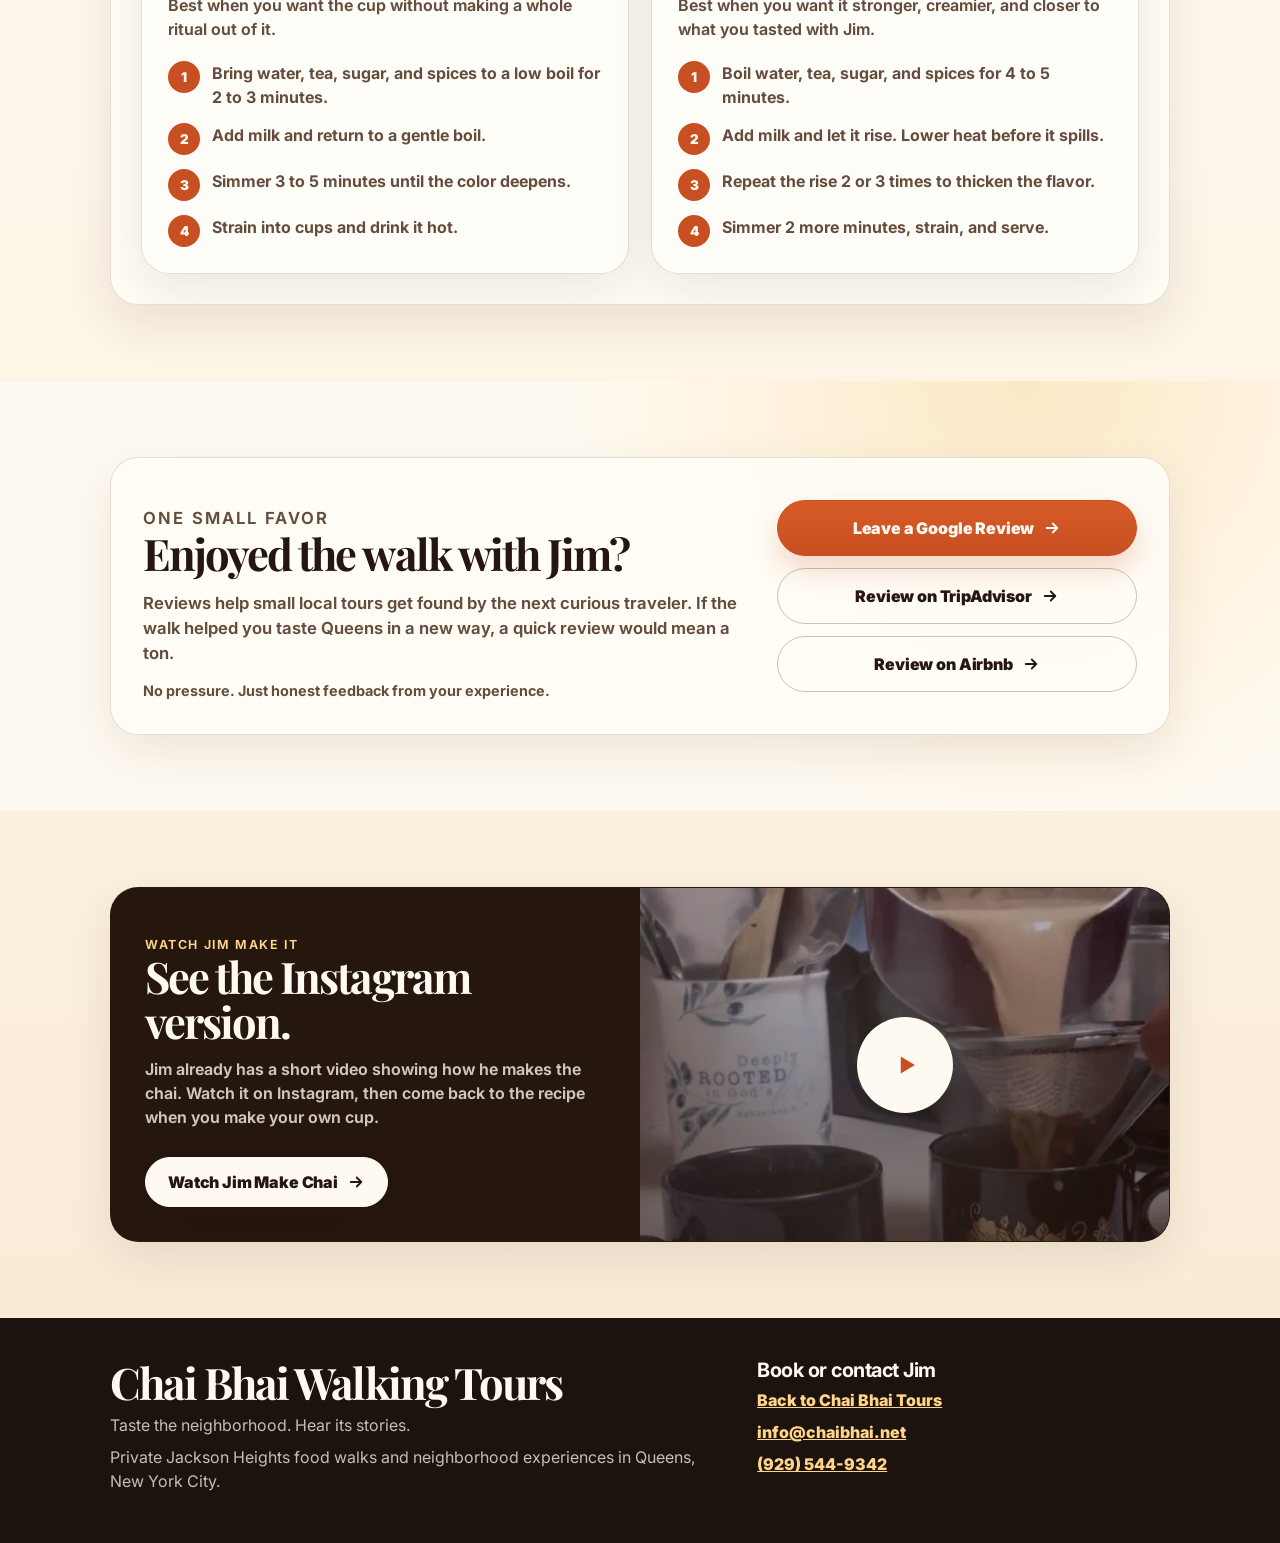
==== commit 274895a4: "Add favicon across all pages - Pulled favicon files from setup branch (ico, svg, 96x96 png, apple-to" ====
--- a/chai.html
+++ b/chai.html
@@ -3,6 +3,11 @@
 <head>
   <meta charset="UTF-8" />
   <meta name="viewport" content="width=device-width, initial-scale=1.0" />
+  <link rel="icon" type="image/x-icon" href="/assets/images/favicon/favicon.ico">
+  <link rel="icon" type="image/svg+xml" href="/assets/images/favicon/favicon.svg">
+  <link rel="icon" type="image/png" sizes="96x96" href="/assets/images/favicon/favicon-96x96.png">
+  <link rel="apple-touch-icon" href="/assets/images/favicon/apple-touch-icon.png">
+  <link rel="manifest" href="/assets/images/favicon/site.webmanifest">
 
   <title>Make Jim's Masala Chai at Home | Chai Bhai Walking Tours</title>
   <meta name="description" content="Make Jim's masala chai at home after your Chai Bhai Walking Tour in Jackson Heights, Queens. Get the recipe, watch the brewing guide, and leave Jim a quick review." />
@@ -138,7 +143,7 @@
                   Tea base
                 </h3>
                 <ul>
-                  <li>2 heaping tbsp Assam CTC black tea</li>
+                  <li>1 heaping tbsp Assam CTC black tea</li>
                   <li>1 to 2 tsp sugar, optional</li>
                 </ul>
               </div>
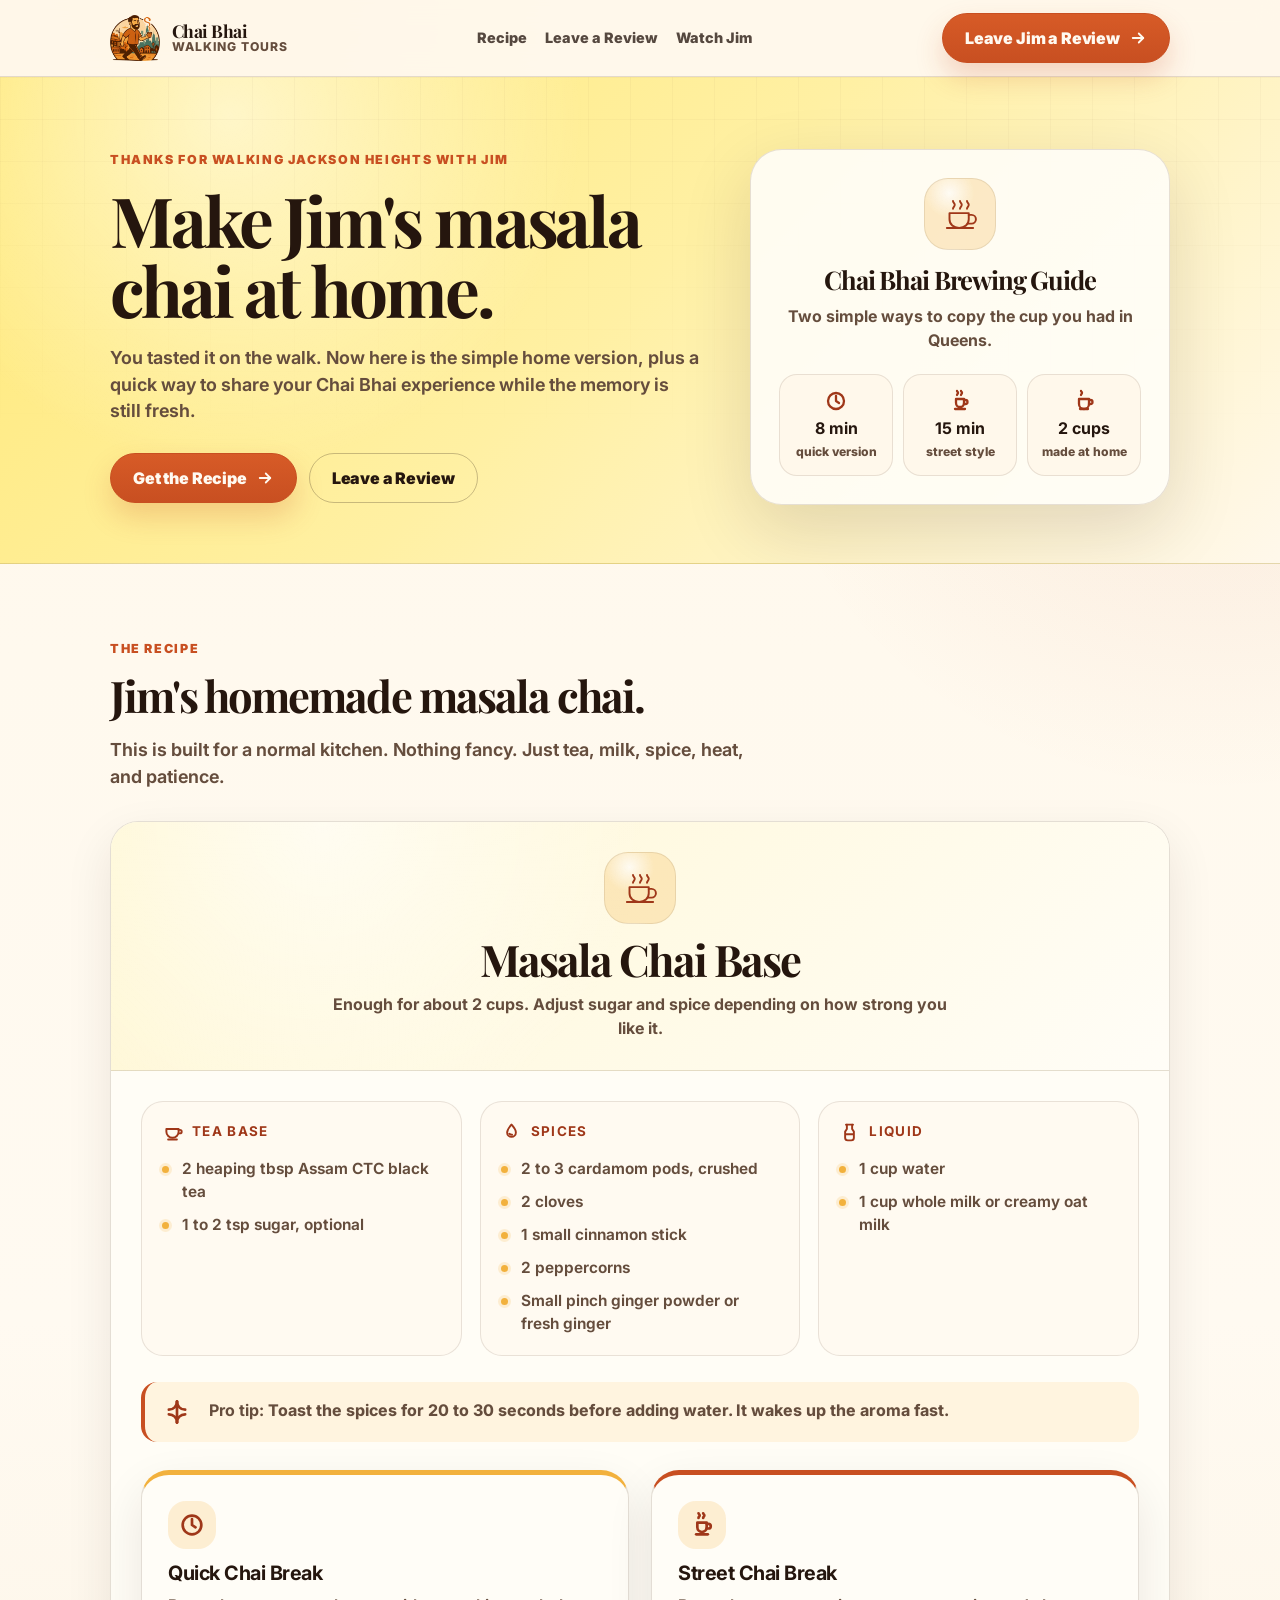
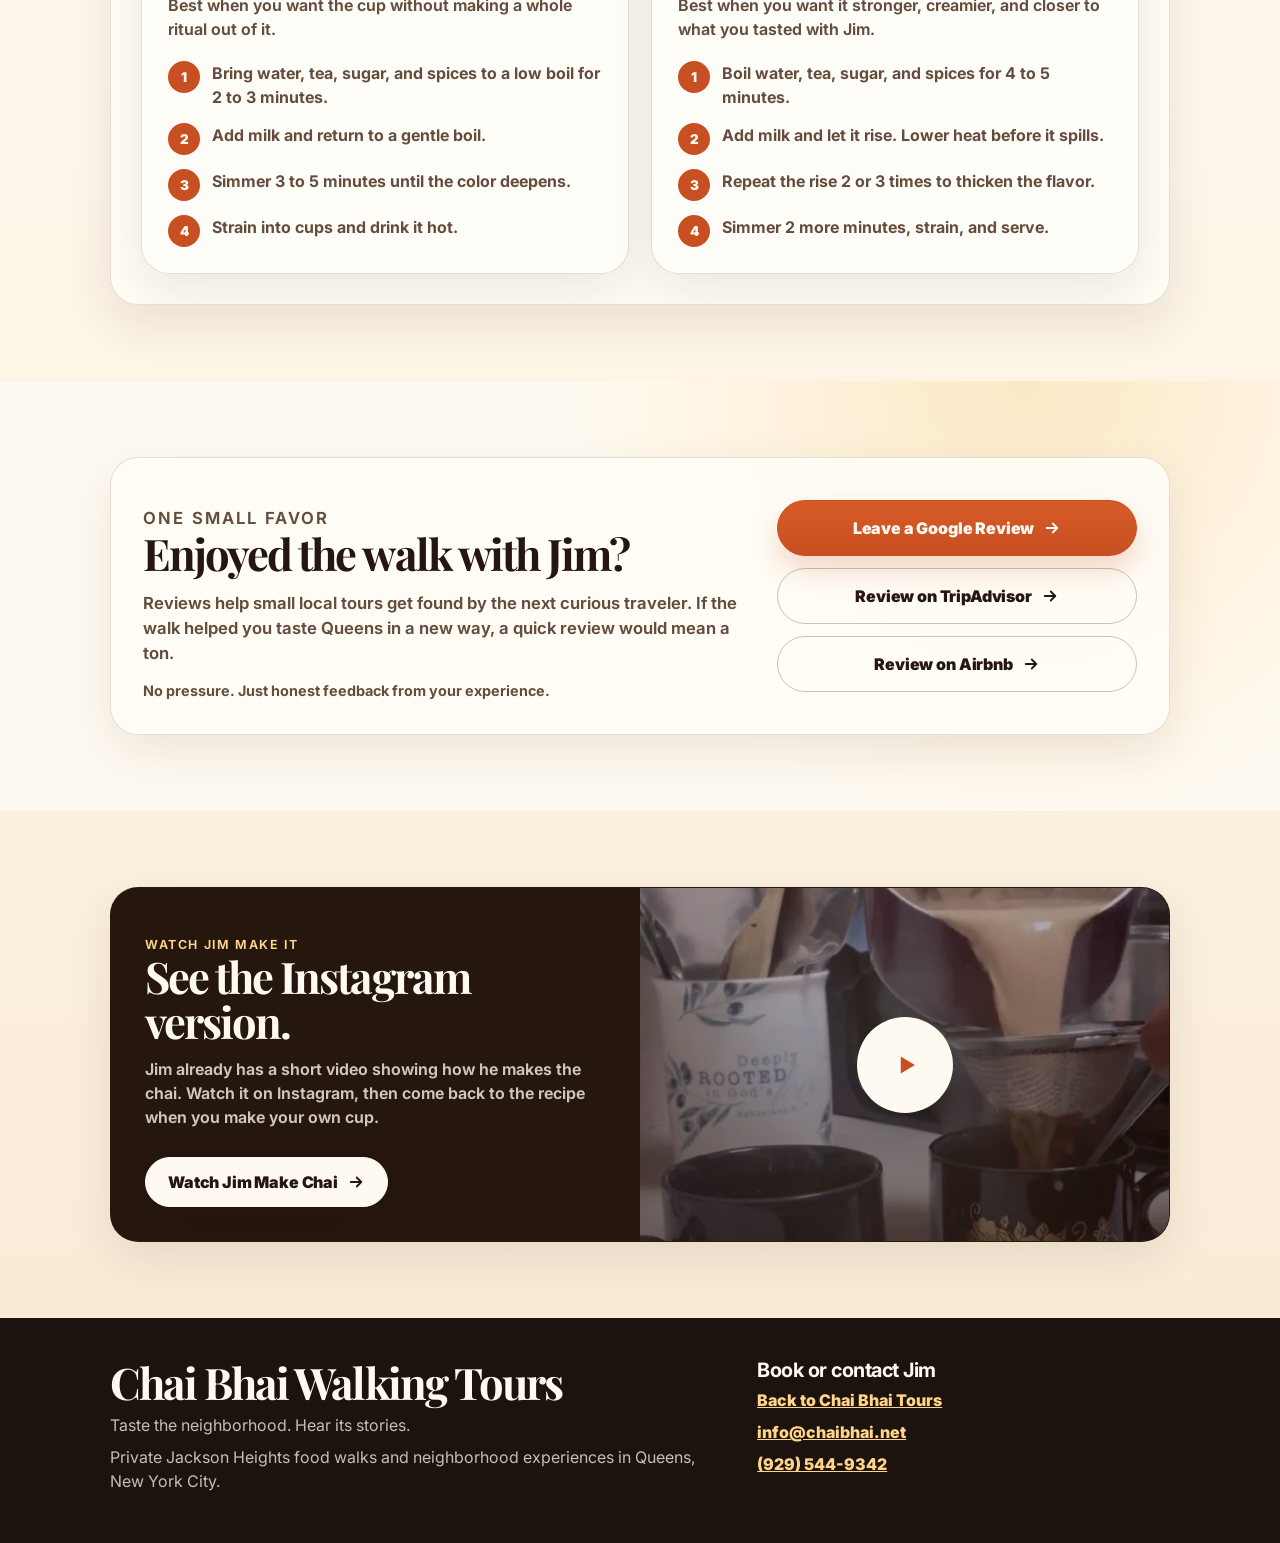
==== commit 53e312f0: "Merge branch 'claude/setup-github-pages-dHbux' into claude/github-url-search-results-amt7om" ====
--- a/chai.html
+++ b/chai.html
@@ -143,7 +143,7 @@
                   Tea base
                 </h3>
                 <ul>
-                  <li>1 heaping tbsp Assam CTC black tea</li>
+                  <li>2 heaping tbsp Assam CTC black tea</li>
                   <li>1 to 2 tsp sugar, optional</li>
                 </ul>
               </div>
